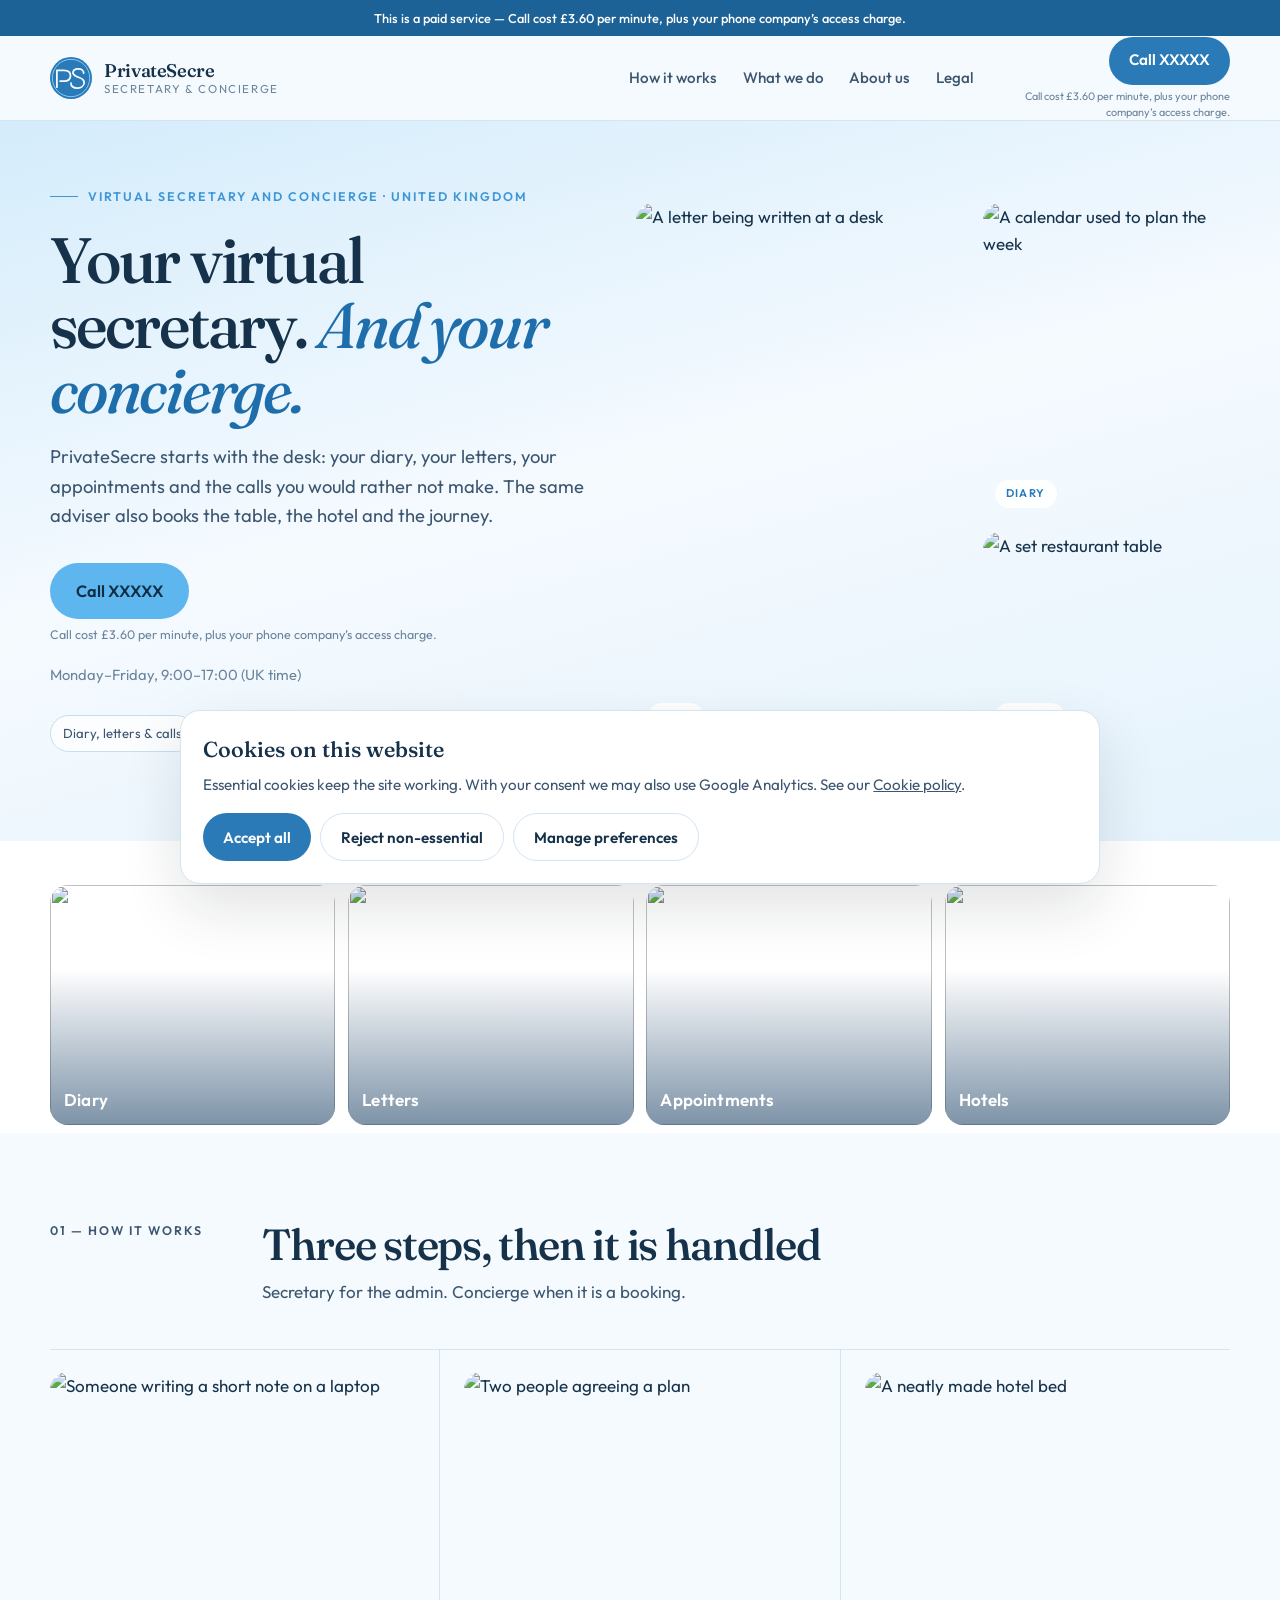
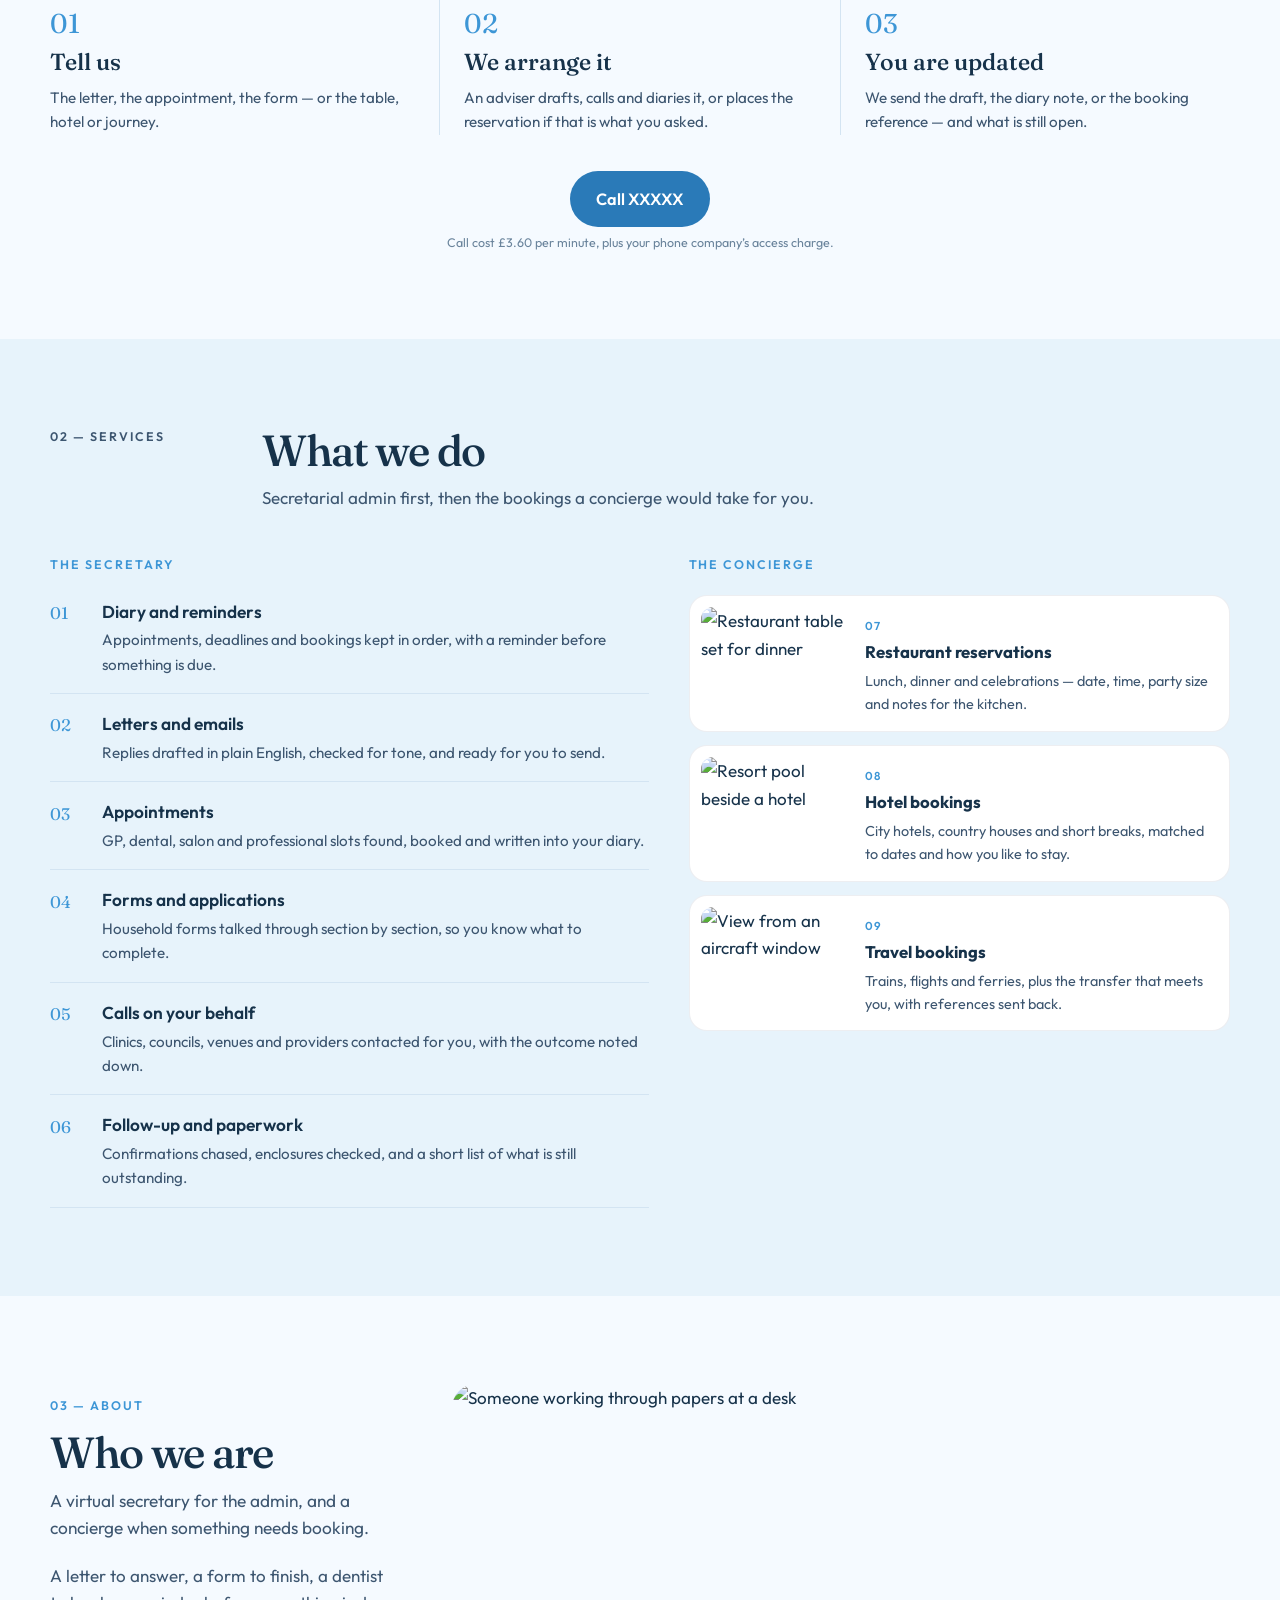
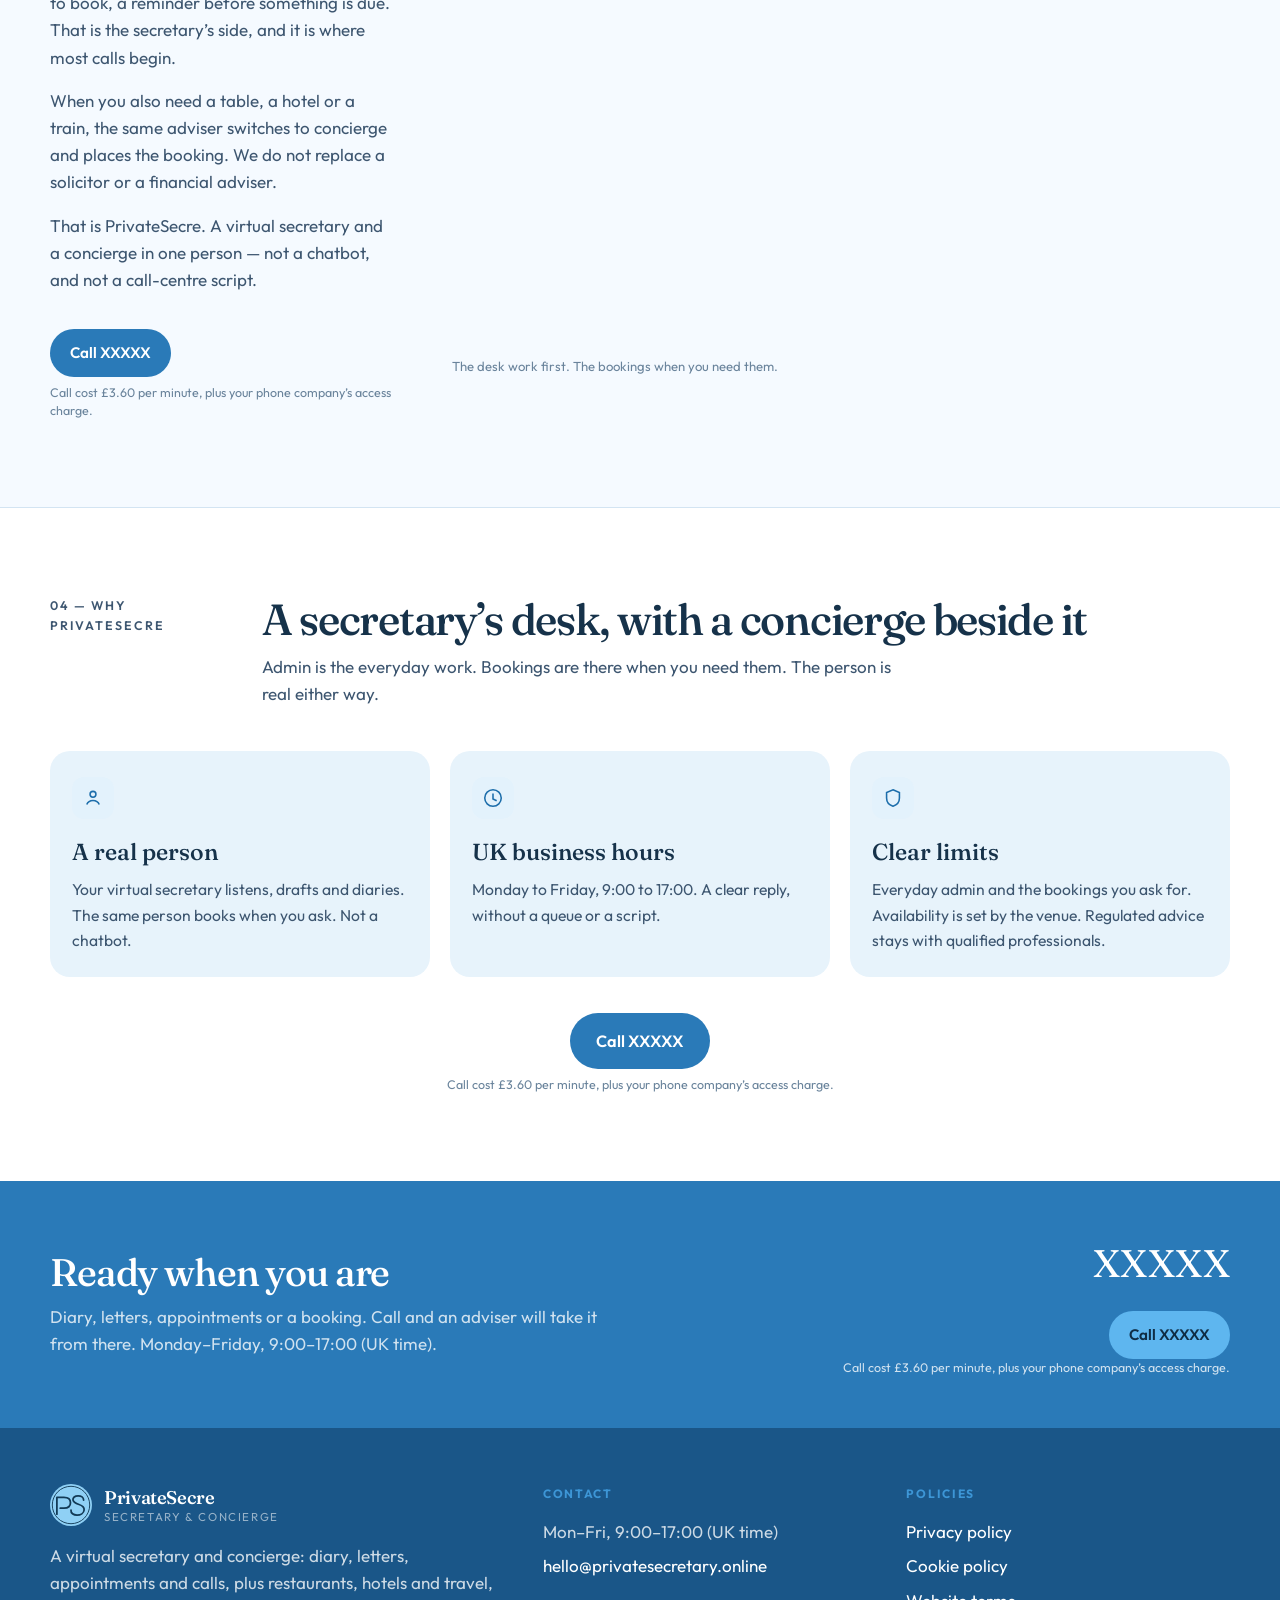
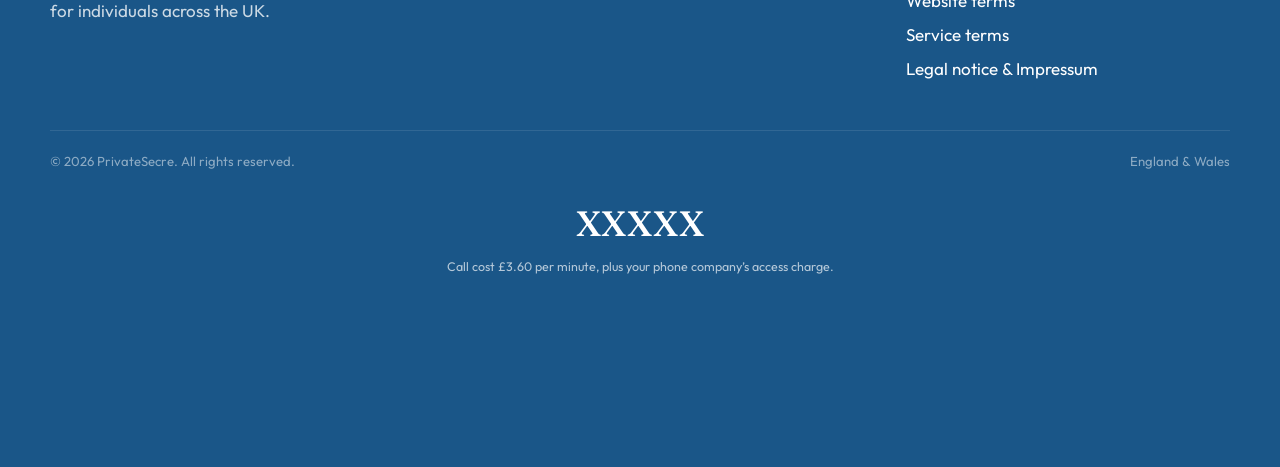
==== index.html @ 7cfdb111 "Replace the mark with a PS seal and shift the site to light blue. Co-authored-by: Cursor <cursoragen" ====
<!DOCTYPE html>
<html lang="en-GB">
  <head>
    <meta charset="UTF-8" />
    <meta name="viewport" content="width=device-width, initial-scale=1.0" />
    <meta
      name="description"
      content="PrivateSecre is a virtual secretary and a concierge. Diary, letters, appointments and calls, plus restaurant, hotel and travel bookings, for individuals in the UK."
    />
    <title>PrivateSecre | Virtual secretary and concierge</title>
    <link rel="preconnect" href="https://fonts.googleapis.com" />
    <link rel="preconnect" href="https://fonts.gstatic.com" crossorigin />
    <link
      href="https://fonts.googleapis.com/css2?family=Fraunces:ital,opsz,wght@0,9..144,500;0,9..144,560;1,9..144,480&family=Outfit:wght@400;500;600&display=swap"
      rel="stylesheet"
    />
    <link rel="stylesheet" href="css/styles.css" />
    <link rel="icon" href="favicon.svg" type="image/svg+xml" />
    <link rel="apple-touch-icon" href="favicon.svg" />
    <meta name="theme-color" content="#2a7ab8" />
    <script src="js/config.js" defer></script>
    <script src="js/site.js" defer></script>
  </head>
  <body>
    <header class="site-header">
      <p class="paid-banner">This is a paid service — Call cost £3.60 per minute, plus your phone company’s access charge.</p>
      <div class="wrap header-bar">
        <a class="logo" href="index.html">
          <svg class="logo-mark" viewBox="0 0 64 64" aria-hidden="true">
            <circle cx="32" cy="32" r="32" fill="#2a7ab8" />
            <circle cx="32" cy="32" r="28.5" fill="none" stroke="#8fd0f5" stroke-width="1.4" />
            <path d="M10.5 46V20.5H21.2c6.4 0 10 3.4 10 8.2 0 4.8-3.6 8.2-10 8.2H15.6" fill="none" stroke="#f7fbfe" stroke-width="2.7" stroke-linecap="round" stroke-linejoin="round" />
            <path d="M51.2 24.4c0-3.8-3.6-6.4-8.4-6.4-5 0-8.2 2.6-7.8 6.2.5 4.2 4.6 5.6 9.2 7 5 1.6 8.2 4 7.8 8.4-.5 4.8-5.4 7.8-10.8 7.8-5.6 0-9.6-3-9.2-7.4" fill="none" stroke="#f7fbfe" stroke-width="2.7" stroke-linecap="round" stroke-linejoin="round" />
          </svg>
          <span class="logo-text">
            <strong>PrivateSecre</strong>
            <span>Secretary &amp; Concierge</span>
          </span>
        </a>
        <button class="menu-btn" type="button" aria-expanded="false" aria-label="Open menu">
          <svg width="20" height="20" viewBox="0 0 20 20" fill="none" stroke="currentColor" stroke-width="1.6">
            <path d="M3 5h14M3 10h14M3 15h14" />
          </svg>
        </button>
        <nav class="site-nav" aria-label="Primary">
          <a href="index.html#how">How it works</a>
          <a href="index.html#services">What we do</a>
          <a href="index.html#about">About us</a>
          <a href="legal.html">Legal</a>
        </nav>
        <div class="header-call">
          <a class="btn btn-navy" href="tel:XXXXX">Call XXXXX</a>
          <p class="call-note">Call cost £3.60 per minute, plus your phone company’s access charge.</p>
        </div>
      </div>
    </header>

    <main>
      <section class="hero" aria-labelledby="hero-title">
        <div class="wrap hero-stage">
          <div class="hero-copy">
            <p class="kicker">Virtual secretary and concierge · United Kingdom</p>
            <h1 id="hero-title">Your virtual secretary. <em>And your concierge.</em></h1>
            <p class="lede">
              PrivateSecre starts with the desk: your diary, your letters, your appointments and the calls you
              would rather not make. The same adviser also books the table, the hotel and the journey.
            </p>
            <div class="hero-actions">
              <div class="cta">
                <a class="btn btn-gold btn-xl" href="tel:XXXXX">Call XXXXX</a>
                <p class="call-note call-note-light">Call cost £3.60 per minute, plus your phone company’s access charge.</p>
              </div>
              <p class="hours">Monday–Friday, 9:00–17:00 (UK time)</p>
            </div>
            <ul class="trust-row">
              <li>Diary, letters &amp; calls</li>
              <li>Appointments</li>
              <li>Tables, hotels &amp; travel</li>
            </ul>
          </div>
          <div class="film" aria-hidden="false">
            <figure>
              <img
                src="https://images.unsplash.com/photo-1455390582262-044cdead277a?auto=format&fit=crop&w=1000&h=1400&q=80&crop=entropy"
                alt="A letter being written at a desk"
                width="900"
                height="1200"
              />
              <figcaption>Desk</figcaption>
            </figure>
            <figure>
              <img
                src="https://images.unsplash.com/photo-1506784983877-45594efa4cbe?auto=format&fit=crop&w=800&h=640&q=80&crop=entropy"
                alt="A calendar used to plan the week"
                width="700"
                height="480"
              />
              <figcaption>Diary</figcaption>
            </figure>
            <figure>
              <img
                src="https://images.unsplash.com/photo-1414235077428-338989a2e8c0?auto=format&fit=crop&w=800&h=640&q=80&crop=entropy"
                alt="A set restaurant table"
                width="700"
                height="480"
              />
              <figcaption>Tables</figcaption>
            </figure>
          </div>
        </div>
      </section>

      <section class="scenes" aria-label="What we arrange">
        <div class="wrap scenes-row">
          <a class="scene" href="#services">
            <img src="https://images.unsplash.com/photo-1484480974693-6ca0a78fb36b?auto=format&fit=crop&w=900&h=700&q=80&crop=entropy" alt="" width="640" height="420" />
            <span>Diary</span>
          </a>
          <a class="scene" href="#services">
            <img src="https://images.unsplash.com/photo-1450101499163-c8848c66ca85?auto=format&fit=crop&w=900&h=700&q=80&crop=entropy" alt="" width="640" height="420" />
            <span>Letters</span>
          </a>
          <a class="scene" href="#services">
            <img src="https://images.unsplash.com/photo-1576091160399-112ba8d25d1d?auto=format&fit=crop&w=900&h=700&q=80&crop=entropy" alt="" width="640" height="420" />
            <span>Appointments</span>
          </a>
          <a class="scene" href="#services">
            <img src="https://images.unsplash.com/photo-1566073771259-6a8506099945?auto=format&fit=crop&w=900&h=700&q=80&crop=entropy" alt="" width="640" height="420" />
            <span>Hotels</span>
          </a>
        </div>
      </section>

      <section class="section" id="how">
        <div class="wrap">
          <div class="section-head">
            <p class="section-index">01 — How it works</p>
            <div>
              <h2>Three steps, then it is handled</h2>
              <p>Secretary for the admin. Concierge when it is a booking.</p>
            </div>
          </div>
          <ol class="rail">
            <li>
              <img src="https://images.unsplash.com/photo-1516321318423-f06f85e504b3?auto=format&fit=crop&w=1000&h=680&q=80&crop=entropy" alt="Someone writing a short note on a laptop" width="640" height="400" />
              <div>
                <span>01</span>
                <h3>Tell us</h3>
                <p>The letter, the appointment, the form — or the table, hotel or journey.</p>
              </div>
            </li>
            <li>
              <img src="https://images.unsplash.com/photo-1521791136064-7986c2920216?auto=format&fit=crop&w=1000&h=680&q=80&crop=faces" alt="Two people agreeing a plan" width="640" height="400" />
              <div>
                <span>02</span>
                <h3>We arrange it</h3>
                <p>An adviser drafts, calls and diaries it, or places the reservation if that is what you asked.</p>
              </div>
            </li>
            <li>
              <img src="https://images.unsplash.com/photo-1522771739844-6a9f6d5f14af?auto=format&fit=crop&w=1000&h=680&q=80&crop=entropy" alt="A neatly made hotel bed" width="640" height="400" />
              <div>
                <span>03</span>
                <h3>You are updated</h3>
                <p>We send the draft, the diary note, or the booking reference — and what is still open.</p>
              </div>
            </li>
          </ol>
          <div class="cta cta-center mid-cta">
            <a class="btn btn-navy btn-xl" href="tel:XXXXX">Call XXXXX</a>
            <p class="call-note">Call cost £3.60 per minute, plus your phone company’s access charge.</p>
          </div>
        </div>
      </section>

      <section class="section section-paper" id="services">
        <div class="wrap">
          <div class="section-head">
            <p class="section-index">02 — Services</p>
            <div>
              <h2>What we do</h2>
              <p>Secretarial admin first, then the bookings a concierge would take for you.</p>
            </div>
          </div>
          <div class="desk">
            <div class="desk-col">
              <p class="desk-label">The secretary</p>
              <ol class="ledger">
                <li>
                  <span>01</span>
                  <div>
                    <h3>Diary and reminders</h3>
                    <p>Appointments, deadlines and bookings kept in order, with a reminder before something is due.</p>
                  </div>
                </li>
                <li>
                  <span>02</span>
                  <div>
                    <h3>Letters and emails</h3>
                    <p>Replies drafted in plain English, checked for tone, and ready for you to send.</p>
                  </div>
                </li>
                <li>
                  <span>03</span>
                  <div>
                    <h3>Appointments</h3>
                    <p>GP, dental, salon and professional slots found, booked and written into your diary.</p>
                  </div>
                </li>
                <li>
                  <span>04</span>
                  <div>
                    <h3>Forms and applications</h3>
                    <p>Household forms talked through section by section, so you know what to complete.</p>
                  </div>
                </li>
                <li>
                  <span>05</span>
                  <div>
                    <h3>Calls on your behalf</h3>
                    <p>Clinics, councils, venues and providers contacted for you, with the outcome noted down.</p>
                  </div>
                </li>
                <li>
                  <span>06</span>
                  <div>
                    <h3>Follow-up and paperwork</h3>
                    <p>Confirmations chased, enclosures checked, and a short list of what is still outstanding.</p>
                  </div>
                </li>
              </ol>
            </div>
            <div class="desk-col desk-bookings">
              <p class="desk-label">The concierge</p>
              <article class="booking">
                <img src="https://images.unsplash.com/photo-1414235077428-338989a2e8c0?auto=format&fit=crop&w=640&h=480&q=80&crop=entropy" alt="Restaurant table set for dinner" width="640" height="420" />
                <div>
                  <span>07</span>
                  <h3>Restaurant reservations</h3>
                  <p>Lunch, dinner and celebrations — date, time, party size and notes for the kitchen.</p>
                </div>
              </article>
              <article class="booking">
                <img src="https://images.unsplash.com/photo-1566073771259-6a8506099945?auto=format&fit=crop&w=640&h=480&q=80&crop=entropy" alt="Resort pool beside a hotel" width="640" height="420" />
                <div>
                  <span>08</span>
                  <h3>Hotel bookings</h3>
                  <p>City hotels, country houses and short breaks, matched to dates and how you like to stay.</p>
                </div>
              </article>
              <article class="booking">
                <img src="https://images.unsplash.com/photo-1436491865332-7a61a109cc05?auto=format&fit=crop&w=640&h=480&q=80&crop=entropy" alt="View from an aircraft window" width="640" height="420" />
                <div>
                  <span>09</span>
                  <h3>Travel bookings</h3>
                  <p>Trains, flights and ferries, plus the transfer that meets you, with references sent back.</p>
                </div>
              </article>
            </div>
          </div>
        </div>
      </section>

      <section class="section" id="about">
        <div class="wrap about-layout">
          <div class="about-intro">
            <p class="section-index">03 — About</p>
            <h2>Who we are</h2>
            <p class="about-lead">A virtual secretary for the admin, and a concierge when something needs booking.</p>
            <div class="copy">
              <p>
                A letter to answer, a form to finish, a dentist to book, a reminder before something is due.
                That is the secretary’s side, and it is where most calls begin.
              </p>
              <p>
                When you also need a table, a hotel or a train, the same adviser switches to concierge and
                places the booking. We do not replace a solicitor or a financial adviser.
              </p>
              <p>
                That is PrivateSecre. A virtual secretary and a concierge in one person — not a chatbot, and not a
                call-centre script.
              </p>
            </div>
            <div class="cta mid-cta">
              <a class="btn btn-navy" href="tel:XXXXX">Call XXXXX</a>
              <p class="call-note">Call cost £3.60 per minute, plus your phone company’s access charge.</p>
            </div>
          </div>
          <figure class="portrait">
            <img
              src="https://images.unsplash.com/photo-1454165804606-c3d57bc86b40?auto=format&fit=crop&w=1200&h=1400&q=80&crop=entropy"
              alt="Someone working through papers at a desk"
              width="1000"
              height="720"
            />
            <figcaption>The desk work first. The bookings when you need them.</figcaption>
          </figure>
        </div>
      </section>

      <section class="section section-why" id="why">
        <div class="wrap">
          <div class="section-head">
            <p class="section-index">04 — Why PrivateSecre</p>
            <div>
              <h2>A secretary’s desk, with a concierge beside it</h2>
              <p>Admin is the everyday work. Bookings are there when you need them. The person is real either way.</p>
            </div>
          </div>
          <div class="reasons">
            <article class="reason">
              <div class="reason-icon" aria-hidden="true">
                <svg width="22" height="22" viewBox="0 0 24 24" fill="none" stroke="currentColor" stroke-width="1.7">
                  <circle cx="12" cy="8" r="3.2" />
                  <path d="M5.2 19.2c1.1-3 3.3-4.5 6.8-4.5s5.7 1.5 6.8 4.5" />
                </svg>
              </div>
              <h3>A real person</h3>
              <p>Your virtual secretary listens, drafts and diaries. The same person books when you ask. Not a chatbot.</p>
            </article>
            <article class="reason">
              <div class="reason-icon" aria-hidden="true">
                <svg width="22" height="22" viewBox="0 0 24 24" fill="none" stroke="currentColor" stroke-width="1.7">
                  <circle cx="12" cy="12" r="9" />
                  <path d="M12 7v6l4 2" />
                </svg>
              </div>
              <h3>UK business hours</h3>
              <p>Monday to Friday, 9:00 to 17:00. A clear reply, without a queue or a script.</p>
            </article>
            <article class="reason">
              <div class="reason-icon" aria-hidden="true">
                <svg width="22" height="22" viewBox="0 0 24 24" fill="none" stroke="currentColor" stroke-width="1.7">
                  <path d="M12 3l7 3v6c0 5-3.2 7.8-7 9-3.8-1.2-7-4-7-9V6l7-3z" />
                </svg>
              </div>
              <h3>Clear limits</h3>
              <p>Everyday admin and the bookings you ask for. Availability is set by the venue. Regulated advice stays with qualified professionals.</p>
            </article>
          </div>
          <div class="cta cta-center mid-cta">
            <a class="btn btn-navy btn-xl" href="tel:XXXXX">Call XXXXX</a>
            <p class="call-note">Call cost £3.60 per minute, plus your phone company’s access charge.</p>
          </div>
        </div>
      </section>

      <section class="call-band" aria-label="Call PrivateSecre">
        <div class="wrap">
          <div class="call-panel">
            <div>
              <h2>Ready when you are</h2>
              <p>Diary, letters, appointments or a booking. Call and an adviser will take it from there. Monday–Friday, 9:00–17:00 (UK time).</p>
            </div>
            <div class="call-side">
              <a class="big-number" href="tel:XXXXX">XXXXX</a>
              <a class="btn btn-gold" href="tel:XXXXX">Call XXXXX</a>
              <p class="call-note call-note-on-navy">Call cost £3.60 per minute, plus your phone company’s access charge.</p>
            </div>
          </div>
        </div>
      </section>

    </main>

    <footer class="site-footer">
      <div class="wrap">
        <div class="footer-grid">
          <div class="footer-brand">
            <a class="logo" href="index.html">
              <svg class="logo-mark" viewBox="0 0 64 64" aria-hidden="true"><circle cx="32" cy="32" r="32" fill="#8fd0f5" /><circle cx="32" cy="32" r="28.5" fill="none" stroke="#123a56" stroke-width="1.4" /><path d="M10.5 46V20.5H21.2c6.4 0 10 3.4 10 8.2 0 4.8-3.6 8.2-10 8.2H15.6" fill="none" stroke="#123a56" stroke-width="2.7" stroke-linecap="round" stroke-linejoin="round" /><path d="M51.2 24.4c0-3.8-3.6-6.4-8.4-6.4-5 0-8.2 2.6-7.8 6.2.5 4.2 4.6 5.6 9.2 7 5 1.6 8.2 4 7.8 8.4-.5 4.8-5.4 7.8-10.8 7.8-5.6 0-9.6-3-9.2-7.4" fill="none" stroke="#123a56" stroke-width="2.7" stroke-linecap="round" stroke-linejoin="round" /></svg>
              <span class="logo-text">
                <strong>PrivateSecre</strong>
                <span>Secretary &amp; Concierge</span>
              </span>
            </a>
            <p>A virtual secretary and concierge: diary, letters, appointments and calls, plus restaurants, hotels and travel, for individuals across the UK.</p>
          </div>
          <div>
            <h2>Contact</h2>
            <ul>
              <li>Mon–Fri, 9:00–17:00 (UK time)</li>
              <li><a href="mailto:hello@privatesecretary.online">hello@privatesecretary.online</a></li>
            </ul>
          </div>
          <div>
            <h2>Policies</h2>
            <ul>
              <li><a href="privacy.html">Privacy policy</a></li>
              <li><a href="cookies.html">Cookie policy</a></li>
              <li><a href="terms.html">Website terms</a></li>
              <li><a href="service.html">Service terms</a></li>
              <li><a href="legal.html">Legal notice &amp; Impressum</a></li>
            </ul>
          </div>
        </div>
        <div class="footer-base">
          <span>&copy; 2026 PrivateSecre. All rights reserved.</span>
          <span>England &amp; Wales</span>
        </div>
        <div class="footer-cta" id="contact">
          <p class="footer-phone"><a href="tel:XXXXX">XXXXX</a></p>
          <p class="call-note call-note-light">Call cost £3.60 per minute, plus your phone company’s access charge.</p>
        </div>
      </div>
    </footer>

    <div id="cookie-banner" class="cookie-banner" role="dialog" aria-labelledby="cookie-title">
      <div class="cookie-card">
        <h2 id="cookie-title">Cookies on this website</h2>
        <p>
          Essential cookies keep the site working. With your consent we may also use Google Analytics.
          See our <a href="cookies.html">Cookie policy</a>.
        </p>
        <div class="cookie-actions">
          <button type="button" class="btn btn-navy" data-cookie-accept-all>Accept all</button>
          <button type="button" class="btn btn-ghost" data-cookie-reject>Reject non-essential</button>
          <button type="button" class="btn btn-ghost" data-cookie-manage>Manage preferences</button>
        </div>
        <div id="cookie-panel" class="cookie-panel">
          <div class="cookie-option">
            <input type="checkbox" id="cookie-essential" checked disabled />
            <div>
              <label for="cookie-essential">Strictly necessary</label>
              <p>Required for cookie consent. Always on.</p>
            </div>
          </div>
          <div class="cookie-option">
            <input type="checkbox" id="cookie-analytics" />
            <div>
              <label for="cookie-analytics">Analytics (Google)</label>
              <p>Loaded only if you consent and tracking is switched on in our configuration.</p>
            </div>
          </div>
          <button type="button" class="btn btn-navy" data-cookie-save>Save preferences</button>
        </div>
      </div>
    </div>
  </body>
</html>
---- css/styles.css ----
:root {
  --ink: #16324a;
  --ink-soft: #3d5670;
  --muted: #6a849c;
  --line: #d3e4f2;
  --paper: #e7f3fb;
  --white: #f5faff;
  --navy: #2a7ab8;
  --navy-deep: #1d6296;
  --gold: #3d96d6;
  --gold-soft: #e3f2fc;
  --radius: 18px;
  --shadow: 0 24px 60px rgba(20, 24, 31, 0.12);
  --serif: "Fraunces", "Iowan Old Style", Georgia, serif;
  --sans: "Outfit", system-ui, sans-serif;
  --max: 1180px;
}

*,
*::before,
*::after {
  box-sizing: border-box;
}

html {
  scroll-behavior: smooth;
}

body {
  margin: 0;
  color: var(--ink);
  background: var(--white);
  font-family: var(--sans);
  font-size: 1.0625rem;
  line-height: 1.6;
  -webkit-font-smoothing: antialiased;
}

img {
  max-width: 100%;
  display: block;
}

a {
  color: inherit;
}

.wrap {
  width: min(100% - 2.75rem, var(--max));
  margin-inline: auto;
}

/* ——— Header ——— */
.site-header {
  position: sticky;
  top: 0;
  z-index: 50;
  background: rgba(245, 250, 254, 0.94);
  backdrop-filter: blur(16px);
  border-bottom: 1px solid var(--line);
}

.paid-banner {
  margin: 0;
  padding: 0.55rem 1.25rem;
  background: var(--navy-deep);
  color: #fff;
  text-align: center;
  font-size: 0.8rem;
  line-height: 1.45;
  font-weight: 500;
}

.header-bar {
  display: flex;
  align-items: center;
  gap: 1.5rem;
  min-height: 84px;
}

.logo {
  display: flex;
  align-items: center;
  gap: 0.75rem;
  text-decoration: none;
  flex-shrink: 0;
}

.logo-mark {
  width: 42px;
  height: 42px;
}

.logo-text {
  display: flex;
  flex-direction: column;
  line-height: 1.05;
}

.logo-text strong {
  font-family: var(--serif);
  font-weight: 560;
  font-size: 1.15rem;
  letter-spacing: -0.02em;
}

.logo-text span {
  font-size: 0.72rem;
  letter-spacing: 0.14em;
  text-transform: uppercase;
  color: var(--muted);
  margin-top: 0.2rem;
}

.site-nav {
  display: flex;
  align-items: center;
  gap: 1.6rem;
  margin-left: auto;
}

.site-nav a {
  text-decoration: none;
  font-size: 0.95rem;
  font-weight: 500;
  color: var(--ink-soft);
}

.site-nav a:hover,
.site-nav a[aria-current="page"] {
  color: var(--ink);
}

.header-call {
  display: flex;
  flex-direction: column;
  align-items: flex-end;
  gap: 0.3rem;
  margin-left: 0.75rem;
  max-width: 220px;
}

.header-call .call-note {
  text-align: right;
  font-size: 0.68rem;
}

.header-number {
  text-decoration: none;
  text-align: right;
}

.header-number small {
  display: block;
  font-size: 0.68rem;
  letter-spacing: 0.12em;
  text-transform: uppercase;
  color: var(--muted);
}

.header-number strong {
  font-family: var(--serif);
  font-size: 1.15rem;
  font-weight: 560;
  letter-spacing: 0.01em;
}

.btn {
  display: inline-flex;
  align-items: center;
  justify-content: center;
  gap: 0.45rem;
  min-height: 48px;
  padding: 0.7rem 1.25rem;
  border-radius: 999px;
  border: 0;
  text-decoration: none;
  font-family: var(--sans);
  font-weight: 600;
  font-size: 0.95rem;
  cursor: pointer;
}

.btn-navy {
  background: var(--navy);
  color: #fff;
}

.btn-navy:hover {
  background: var(--navy-deep);
}

.btn-gold {
  background: #5eb6ef;
  color: #0f2d45;
}

.btn-gold:hover {
  filter: brightness(1.05);
}

.btn-ghost {
  background: transparent;
  color: var(--ink);
  border: 1px solid var(--line);
}

.menu-btn {
  display: none;
  margin-left: auto;
  width: 46px;
  height: 46px;
  border-radius: 12px;
  border: 1px solid var(--line);
  background: #fff;
  cursor: pointer;
}

/* ——— Hero ——— */
.hero {
  background: linear-gradient(165deg, #d4ecfb 0%, #f5faff 48%, #e5f3fc 100%);
  color: var(--ink);
  padding: 3.5rem 0 4.5rem;
}

.hero-grid {
  display: grid;
  grid-template-columns: 1.05fr 0.95fr;
  gap: 4rem;
  align-items: center;
}

.kicker {
  display: inline-flex;
  align-items: center;
  gap: 0.6rem;
  margin: 0 0 1.25rem;
  font-size: 0.78rem;
  font-weight: 600;
  letter-spacing: 0.16em;
  text-transform: uppercase;
  color: var(--gold);
}

.kicker::before {
  content: "";
  width: 28px;
  height: 1px;
  background: var(--gold);
}

.hero h1 {
  margin: 0 0 1.25rem;
  font-family: var(--serif);
  font-weight: 520;
  font-size: clamp(2.7rem, 5vw, 4.4rem);
  line-height: 1.02;
  letter-spacing: -0.035em;
}

.hero h1 em {
  font-style: italic;
  font-weight: 480;
  color: #1d6eab;
}

.lede {
  margin: 0 0 2rem;
  max-width: 38rem;
  font-size: 1.15rem;
  color: var(--ink-soft);
}

.hero .lede {
  color: var(--ink-soft);
}

.hero .hours {
  color: var(--muted);
}

.hero .call-note-light {
  color: var(--muted);
}

.hero-actions {
  display: flex;
  flex-wrap: wrap;
  align-items: flex-start;
  gap: 1.25rem;
  margin-bottom: 1.75rem;
}

.cta {
  display: flex;
  flex-direction: column;
  align-items: flex-start;
  gap: 0.45rem;
}

.cta-center {
  align-items: center;
  text-align: center;
}

.call-note {
  margin: 0;
  max-width: 26rem;
  font-size: 0.78rem;
  line-height: 1.4;
  color: var(--muted);
}

.call-note-light {
  color: rgba(255, 255, 255, 0.68);
}

.call-note-on-navy {
  margin-top: 0.75rem;
  color: rgba(255, 255, 255, 0.72);
  text-align: right;
}

.footer-cta {
  display: flex;
  flex-direction: column;
  align-items: center;
  margin-top: 1.5rem;
}

.footer-cta .call-note,
.cta-center .call-note {
  text-align: center;
}

.btn-xl {
  min-height: 56px;
  padding: 0.9rem 1.6rem;
  font-size: 1.02rem;
}

.hours {
  margin: 0;
  color: var(--muted);
  font-size: 0.92rem;
}

.trust-row {
  display: flex;
  flex-wrap: wrap;
  gap: 0.6rem;
  margin-top: 1.75rem;
  padding: 0;
  list-style: none;
}

.trust-row li {
  padding: 0.45rem 0.75rem;
  border-radius: 999px;
  background: #fff;
  border: 1px solid var(--line);
  font-size: 0.82rem;
  color: var(--ink-soft);
}

.hero .trust-row li {
  background: rgba(255, 255, 255, 0.72);
  border-color: #c5dff0;
  color: var(--ink-soft);
}

.hero-stage {
  display: grid;
  grid-template-columns: minmax(0, 0.95fr) minmax(0, 1.05fr);
  gap: 3rem;
  align-items: center;
}

.hero-copy {
  padding-bottom: 0;
}

.film {
  display: grid;
  grid-template-columns: 1.15fr 0.85fr;
  grid-template-rows: 1.2fr 0.8fr;
  gap: 0.75rem;
  height: 540px;
}

.film figure {
  position: relative;
  margin: 0;
  overflow: hidden;
  border-radius: 18px;
}

.film figure:first-child {
  grid-row: 1 / span 2;
}

.film img {
  width: 100%;
  height: 100%;
  object-fit: cover;
  object-position: center;
}

.film figcaption {
  position: absolute;
  left: 12px;
  bottom: 12px;
  padding: 0.32rem 0.7rem;
  border-radius: 999px;
  background: rgba(255, 255, 255, 0.94);
  font-size: 0.7rem;
  font-weight: 600;
  letter-spacing: 0.12em;
  text-transform: uppercase;
  color: var(--navy);
}

.hero-figure {
  position: relative;
  margin: 0;
}

.hero-figure img {
  width: 100%;
  height: 620px;
  object-fit: cover;
  border-radius: 28px;
  box-shadow: var(--shadow);
}

.hero-card {
  position: absolute;
  left: -28px;
  bottom: 28px;
  width: min(280px, 80%);
  padding: 1.15rem 1.2rem;
  background: #fff;
  border-radius: 16px;
  box-shadow: var(--shadow);
}

.hero-card span {
  display: block;
  font-size: 0.72rem;
  letter-spacing: 0.12em;
  text-transform: uppercase;
  color: var(--muted);
}

.hero-card strong {
  display: block;
  margin-top: 0.25rem;
  font-family: var(--serif);
  font-size: 1.55rem;
  font-weight: 560;
}

.hero-card p {
  margin: 0.35rem 0 0;
  font-size: 0.88rem;
  color: var(--ink-soft);
}

/* ——— Sections ——— */
.section {
  padding: 5.5rem 0;
}

.section-paper {
  background: var(--paper);
}

.section-head {
  display: grid;
  grid-template-columns: 180px 1fr;
  gap: 2rem;
  margin-bottom: 2.75rem;
  align-items: start;
}

.section-index {
  font-size: 0.78rem;
  letter-spacing: 0.16em;
  text-transform: uppercase;
  color: var(--gold);
  font-weight: 600;
}

.section-head h2 {
  margin: 0 0 0.6rem;
  font-family: var(--serif);
  font-weight: 520;
  font-size: clamp(2rem, 3.4vw, 3rem);
  letter-spacing: -0.03em;
  line-height: 1.08;
}

.section-head p {
  margin: 0;
  max-width: 40rem;
  color: var(--ink-soft);
}

.split {
  display: grid;
  grid-template-columns: 1.05fr 0.95fr;
  gap: 3.5rem;
  align-items: center;
}

.portrait {
  margin: 0;
  position: relative;
}

.portrait img {
  width: 100%;
  height: 460px;
  object-fit: cover;
  object-position: center;
  border-radius: 24px;
}

.portrait figcaption {
  margin-top: 0.75rem;
  font-size: 0.82rem;
  color: var(--muted);
}

.copy p {
  margin: 0 0 1rem;
  color: var(--ink-soft);
}

.copy p:last-child {
  margin-bottom: 0;
}

.services {
  display: grid;
  grid-template-columns: 1fr 1fr;
  gap: 0;
  border-top: 1px solid var(--line);
}

.service {
  padding: 1.6rem 1.5rem 1.6rem 0;
  border-bottom: 1px solid var(--line);
}

.service:nth-child(odd) {
  padding-right: 2.5rem;
  border-right: 1px solid var(--line);
}

.service:nth-child(even) {
  padding-left: 2.5rem;
}

.service-no {
  display: block;
  margin-bottom: 0.45rem;
  font-size: 0.75rem;
  letter-spacing: 0.14em;
  color: var(--gold);
  font-weight: 600;
}

.service h3 {
  margin: 0 0 0.4rem;
  font-size: 1.15rem;
  font-weight: 600;
}

.service p {
  margin: 0;
  color: var(--ink-soft);
  font-size: 0.98rem;
}

.reasons {
  display: grid;
  grid-template-columns: repeat(3, 1fr);
  gap: 1.25rem;
}

.reason {
  padding: 1.6rem 1.4rem 1.5rem;
  background: #fff;
  border-radius: 20px;
  border: 1px solid var(--line);
}

.reason h3 {
  margin: 0.9rem 0 0.45rem;
  font-family: var(--serif);
  font-weight: 520;
  font-size: 1.45rem;
}

.reason p {
  margin: 0;
  color: var(--ink-soft);
  font-size: 0.98rem;
}

.reason-icon {
  width: 42px;
  height: 42px;
  border-radius: 12px;
  display: grid;
  place-items: center;
  background: var(--gold-soft);
  color: #1d6eab;
}

/* ——— Collage, scenes, gallery ——— */
.collage {
  display: grid;
  grid-template-columns: 1.35fr 0.9fr;
  grid-template-rows: 1fr 1fr;
  gap: 0.8rem;
  min-height: 560px;
}

.collage figure {
  position: relative;
  margin: 0;
  overflow: hidden;
  border-radius: 24px;
  box-shadow: var(--shadow);
}

.collage-main {
  grid-row: 1 / span 2;
}

.collage img {
  width: 100%;
  height: 100%;
  object-fit: cover;
}

.collage figcaption {
  position: absolute;
  left: 14px;
  bottom: 14px;
  padding: 0.38rem 0.75rem;
  border-radius: 999px;
  background: rgba(255, 255, 255, 0.94);
  font-size: 0.72rem;
  font-weight: 600;
  letter-spacing: 0.12em;
  text-transform: uppercase;
  color: var(--navy);
}

.scenes {
  padding: 2.75rem 0 0.5rem;
  background: #fff;
}

.scenes-row {
  display: grid;
  grid-template-columns: repeat(4, 1fr);
  gap: 0.8rem;
}

.scene {
  position: relative;
  display: block;
  height: 240px;
  border-radius: 18px;
  overflow: hidden;
  text-decoration: none;
}

.scene img {
  width: 100%;
  height: 100%;
  object-fit: cover;
  object-position: center;
  transition: transform 0.45s ease;
}

.scene:hover img {
  transform: scale(1.06);
}

.scene::after {
  content: "";
  position: absolute;
  inset: 0;
  background: linear-gradient(180deg, transparent 35%, rgba(18, 58, 96, 0.55));
}

.scene span {
  position: absolute;
  z-index: 1;
  left: 14px;
  bottom: 12px;
  color: #fff;
  font-weight: 600;
  letter-spacing: 0.01em;
}

.gallery {
  display: grid;
  grid-template-columns: repeat(3, 1fr);
  gap: 1.1rem;
}

.shot {
  background: #fff;
  border-radius: 22px;
  overflow: hidden;
  border: 1px solid rgba(28, 43, 74, 0.08);
  box-shadow: 0 16px 40px rgba(20, 24, 31, 0.06);
}

.shot img {
  width: 100%;
  height: 188px;
  object-fit: cover;
}

.shot-body {
  padding: 0.95rem 1.05rem 1.15rem;
}

.shot-body span {
  font-size: 0.72rem;
  letter-spacing: 0.14em;
  color: var(--gold);
  font-weight: 600;
}

.shot-body h3 {
  margin: 0.2rem 0 0.35rem;
  font-size: 1.12rem;
  font-weight: 600;
}

.shot-body p {
  margin: 0;
  color: var(--ink-soft);
  font-size: 0.92rem;
}

.steps {
  display: grid;
  grid-template-columns: repeat(3, 1fr);
  gap: 1.1rem;
  margin: 0;
  padding: 0;
  list-style: none;
}

.steps li {
  background: #fff;
  border-radius: 22px;
  overflow: hidden;
  border: 1px solid var(--line);
}

.steps img {
  width: 100%;
  height: 176px;
  object-fit: cover;
}

.steps li > div {
  padding: 1rem 1.1rem 1.2rem;
}

.steps span {
  font-family: var(--serif);
  font-size: 1.7rem;
  color: var(--gold);
  line-height: 1;
}

.steps h3 {
  margin: 0.2rem 0 0.35rem;
  font-family: var(--serif);
  font-weight: 520;
  font-size: 1.45rem;
}

.steps p {
  margin: 0;
  color: var(--ink-soft);
  font-size: 0.95rem;
}

.section-why {
  background: #fff;
  border-top: 1px solid var(--line);
}

.rail {
  display: grid;
  grid-template-columns: repeat(3, 1fr);
  gap: 0;
  margin: 0;
  padding: 0;
  list-style: none;
  border-top: 1px solid var(--line);
}

.rail li {
  padding: 1.4rem 1.5rem 0 0;
  border-right: 1px solid var(--line);
}

.rail li:last-child {
  border-right: 0;
  padding-right: 0;
}

.rail li + li {
  padding-left: 1.5rem;
}

.rail img {
  width: 100%;
  height: 220px;
  object-fit: cover;
  object-position: center;
  border-radius: 18px;
  margin-bottom: 1.1rem;
}

.rail span {
  font-family: var(--serif);
  font-size: 1.7rem;
  color: var(--gold);
  line-height: 1;
}

.rail h3 {
  margin: 0.2rem 0 0.35rem;
  font-family: var(--serif);
  font-weight: 520;
  font-size: 1.45rem;
}

.rail p {
  margin: 0;
  color: var(--ink-soft);
  font-size: 0.95rem;
}

.desk {
  display: grid;
  grid-template-columns: 1.05fr 0.95fr;
  gap: 2.5rem;
  align-items: start;
}

.desk-label {
  margin: 0 0 0.4rem;
  font-size: 0.78rem;
  font-weight: 600;
  letter-spacing: 0.16em;
  text-transform: uppercase;
  color: var(--gold);
}

.ledger {
  margin: 0;
  padding: 0;
  list-style: none;
}

.ledger li {
  display: grid;
  grid-template-columns: 2.4rem 1fr;
  gap: 0.85rem;
  padding: 1rem 0;
  border-bottom: 1px solid var(--line);
}

.ledger span {
  font-family: var(--serif);
  font-size: 1.05rem;
  color: var(--gold);
  padding-top: 0.15rem;
}

.ledger h3 {
  margin: 0 0 0.2rem;
  font-size: 1.08rem;
  font-weight: 600;
}

.ledger p {
  margin: 0;
  color: var(--ink-soft);
  font-size: 0.95rem;
}

.desk-bookings {
  display: grid;
  gap: 0.85rem;
}

.booking {
  display: grid;
  grid-template-columns: 148px 1fr;
  gap: 1rem;
  align-items: center;
  padding: 0.7rem;
  background: #fff;
  border-radius: 18px;
  border: 1px solid rgba(28, 43, 74, 0.08);
}

.booking img {
  width: 148px;
  height: 112px;
  object-fit: cover;
  object-position: center;
  border-radius: 12px;
}

.booking span {
  font-size: 0.72rem;
  letter-spacing: 0.14em;
  color: var(--gold);
  font-weight: 600;
}

.booking h3 {
  margin: 0.1rem 0 0.25rem;
  font-size: 1.05rem;
}

.booking p {
  margin: 0;
  color: var(--ink-soft);
  font-size: 0.9rem;
}

.about-layout {
  display: grid;
  grid-template-columns: 1.05fr 0.95fr;
  gap: 3.5rem;
  align-items: start;
}

.about-intro h2 {
  margin: 0 0 0.7rem;
  font-family: var(--serif);
  font-weight: 520;
  font-size: clamp(2rem, 3.4vw, 3rem);
  letter-spacing: -0.03em;
  line-height: 1.08;
}

.about-lead {
  margin: 0 0 1.25rem;
  color: var(--ink-soft);
  font-size: 1.08rem;
}

.about-layout .portrait img {
  height: 560px;
}

.section-head-light h2 {
  color: #fff;
}

.section-head-light p {
  color: rgba(255, 255, 255, 0.78);
}

.section-why .reason {
  background: var(--paper);
  border: 0;
}

/* ——— Call band ——— */
.call-band {
  margin: 0;
  padding: 0;
  background: var(--navy);
}

.call-panel {
  display: grid;
  grid-template-columns: 1.2fr 0.8fr;
  gap: 2rem;
  align-items: center;
  padding: 3.25rem 0;
  border-radius: 0;
  background: transparent;
  color: #fff;
  overflow: hidden;
  position: relative;
}

.call-panel h2 {
  margin: 0 0 0.6rem;
  font-family: var(--serif);
  font-weight: 500;
  font-size: clamp(2rem, 3vw, 2.8rem);
  letter-spacing: -0.03em;
  line-height: 1.08;
}

.call-panel p {
  margin: 0;
  color: rgba(255, 255, 255, 0.78);
  max-width: 36rem;
}

.call-side {
  justify-self: end;
  text-align: right;
}

.call-side .big-number {
  display: block;
  margin: 0 0 1rem;
  font-family: var(--serif);
  font-size: clamp(1.8rem, 3vw, 2.4rem);
  text-decoration: none;
  letter-spacing: 0.01em;
}

.call-side small {
  display: block;
  margin-bottom: 1rem;
  color: rgba(255, 255, 255, 0.65);
}

.mid-cta {
  margin-top: 2.25rem;
}

/* ——— Footer ——— */
.site-footer {
  background: #1a5688;
  color: rgba(255, 255, 255, 0.78);
  padding: 3.5rem 0 1.5rem;
}

body:has(#cookie-banner.is-visible) .site-footer {
  padding-bottom: 12rem;
}

.footer-grid {
  display: grid;
  grid-template-columns: 1.4fr 1fr 1fr;
  gap: 2.5rem;
  padding-bottom: 2.5rem;
  border-bottom: 1px solid rgba(255, 255, 255, 0.1);
}

.site-footer .logo-text strong,
.site-footer .logo-text span {
  color: #fff;
}

.site-footer .logo-text span {
  color: rgba(255, 255, 255, 0.55);
}

.footer-brand p {
  margin: 1rem 0 0;
  max-width: 28rem;
}

.site-footer h2 {
  margin: 0 0 0.9rem;
  font-size: 0.75rem;
  letter-spacing: 0.14em;
  text-transform: uppercase;
  color: var(--gold);
}

.site-footer ul {
  margin: 0;
  padding: 0;
  list-style: none;
}

.site-footer li {
  margin: 0 0 0.45rem;
}

.site-footer a {
  color: #fff;
  text-decoration: none;
}

.site-footer a:hover {
  text-decoration: underline;
}

.footer-phone {
  scroll-margin: 8rem 0 2rem;
  margin: 0 0 0.35rem;
  text-align: center;
  font-family: var(--serif);
  font-size: clamp(1.7rem, 3vw, 2.2rem);
  letter-spacing: 0.02em;
  font-weight: 520;
}

.footer-phone a {
  color: #fff;
  text-decoration: none;
}

.footer-base {
  display: flex;
  justify-content: space-between;
  gap: 1rem;
  flex-wrap: wrap;
  padding-top: 1.25rem;
  font-size: 0.82rem;
  color: rgba(255, 255, 255, 0.5);
}

/* ——— Legal ——— */
.legal {
  padding: 3.5rem 0 5rem;
  background: linear-gradient(180deg, var(--paper), #fff 220px);
}

.legal h1 {
  margin: 0 0 0.4rem;
  font-family: var(--serif);
  font-weight: 520;
  font-size: clamp(2.2rem, 4vw, 3.2rem);
  letter-spacing: -0.03em;
}

.updated {
  margin: 0 0 2rem;
  color: var(--muted);
}

.legal-body {
  max-width: 760px;
}

.legal-body h2 {
  margin: 2.2rem 0 0.6rem;
  font-family: var(--serif);
  font-weight: 540;
  font-size: 1.55rem;
}

.legal-body h3 {
  margin: 1.4rem 0 0.4rem;
  font-size: 1.05rem;
}

.legal-body p,
.legal-body li {
  color: var(--ink-soft);
}

.legal-body a {
  color: var(--navy);
}

.ph {
  background: var(--gold-soft);
  color: #18527a;
  padding: 0.05em 0.35em;
  border-radius: 4px;
  font-family: ui-monospace, monospace;
  font-size: 0.88em;
}

.cookie-table {
  width: 100%;
  border-collapse: collapse;
  font-size: 0.95rem;
}

.cookie-table th,
.cookie-table td {
  text-align: left;
  padding: 0.65rem 0.4rem;
  border-bottom: 1px solid var(--line);
  vertical-align: top;
}

/* ——— Cookies ——— */
.cookie-banner {
  position: fixed;
  z-index: 80;
  left: 1rem;
  right: 1rem;
  bottom: 1rem;
  display: none;
}

.cookie-banner.is-visible {
  display: block;
}

.cookie-card {
  width: min(920px, 100%);
  margin: 0 auto;
  padding: 1.35rem 1.4rem;
  background: #fff;
  border: 1px solid var(--line);
  border-radius: 20px;
  box-shadow: var(--shadow);
}

.cookie-card h2 {
  margin: 0 0 0.35rem;
  font-family: var(--serif);
  font-size: 1.35rem;
  font-weight: 540;
}

.cookie-card p {
  margin: 0 0 1rem;
  color: var(--ink-soft);
  font-size: 0.95rem;
}

.cookie-actions {
  display: flex;
  flex-wrap: wrap;
  gap: 0.55rem;
}

.cookie-panel {
  display: none;
  margin-top: 1rem;
  padding-top: 1rem;
  border-top: 1px solid var(--line);
}

.cookie-panel.is-open {
  display: block;
}

.cookie-option {
  display: flex;
  gap: 0.75rem;
  margin-bottom: 0.9rem;
}

.cookie-option label {
  font-weight: 600;
}

.cookie-option p {
  margin: 0.2rem 0 0;
  font-size: 0.85rem;
}

@media (max-width: 980px) {
  .menu-btn {
    display: grid;
    place-items: center;
  }

  .site-nav,
  .header-call {
    display: none;
  }

  .site-header.is-open .site-nav,
  .site-header.is-open .header-call {
    display: flex;
  }

  .site-header.is-open .header-bar {
    flex-wrap: wrap;
    padding-bottom: 1rem;
  }

  .site-header.is-open .site-nav {
    order: 4;
    width: 100%;
    flex-direction: column;
    align-items: flex-start;
    margin: 0;
    padding-top: 0.5rem;
    gap: 0.85rem;
  }

  .site-header.is-open .header-call {
    order: 5;
    width: 100%;
    max-width: none;
    margin: 0;
    padding: 0.75rem 0 0;
    align-items: flex-start;
    border-top: 1px solid var(--line);
  }

  .site-header.is-open .header-call .call-note,
  .call-note-on-navy {
    text-align: left;
  }

  .hero-grid,
  .hero-stage,
  .split,
  .reasons,
  .footer-grid,
  .call-panel,
  .section-head,
  .collage,
  .gallery,
  .steps,
  .rail,
  .desk,
  .about-layout {
    grid-template-columns: 1fr;
  }

  .hero-copy {
    padding-bottom: 0;
  }

  .hero {
    padding-bottom: 2.75rem;
  }

  .film {
    height: auto;
    grid-template-rows: 280px 190px;
  }

  .scenes {
    padding-top: 1.75rem;
  }

  .scene {
    height: 180px;
  }

  .rail img {
    height: 200px;
  }

  .rail li,
  .rail li + li {
    padding: 1.25rem 0;
    border-right: 0;
    border-bottom: 1px solid var(--line);
  }

  .booking {
    grid-template-columns: 120px 1fr;
  }

  .booking img {
    width: 100%;
    height: 96px;
  }

  .about-layout .portrait img {
    height: 360px;
  }

  .scenes-row {
    grid-template-columns: 1fr 1fr;
  }

  .collage {
    min-height: 0;
  }

  .collage-main {
    grid-row: auto;
    min-height: 320px;
  }

  .collage figure:not(.collage-main) {
    min-height: 180px;
  }

  .hero-figure img,
  .portrait img {
    height: 420px;
  }

  .hero-card {
    left: 16px;
    bottom: 16px;
  }

  .services {
    grid-template-columns: 1fr;
  }

  .service:nth-child(odd),
  .service:nth-child(even) {
    padding-left: 0;
    padding-right: 0;
    border-right: 0;
  }

  .call-side {
    justify-self: start;
    text-align: left;
  }
}
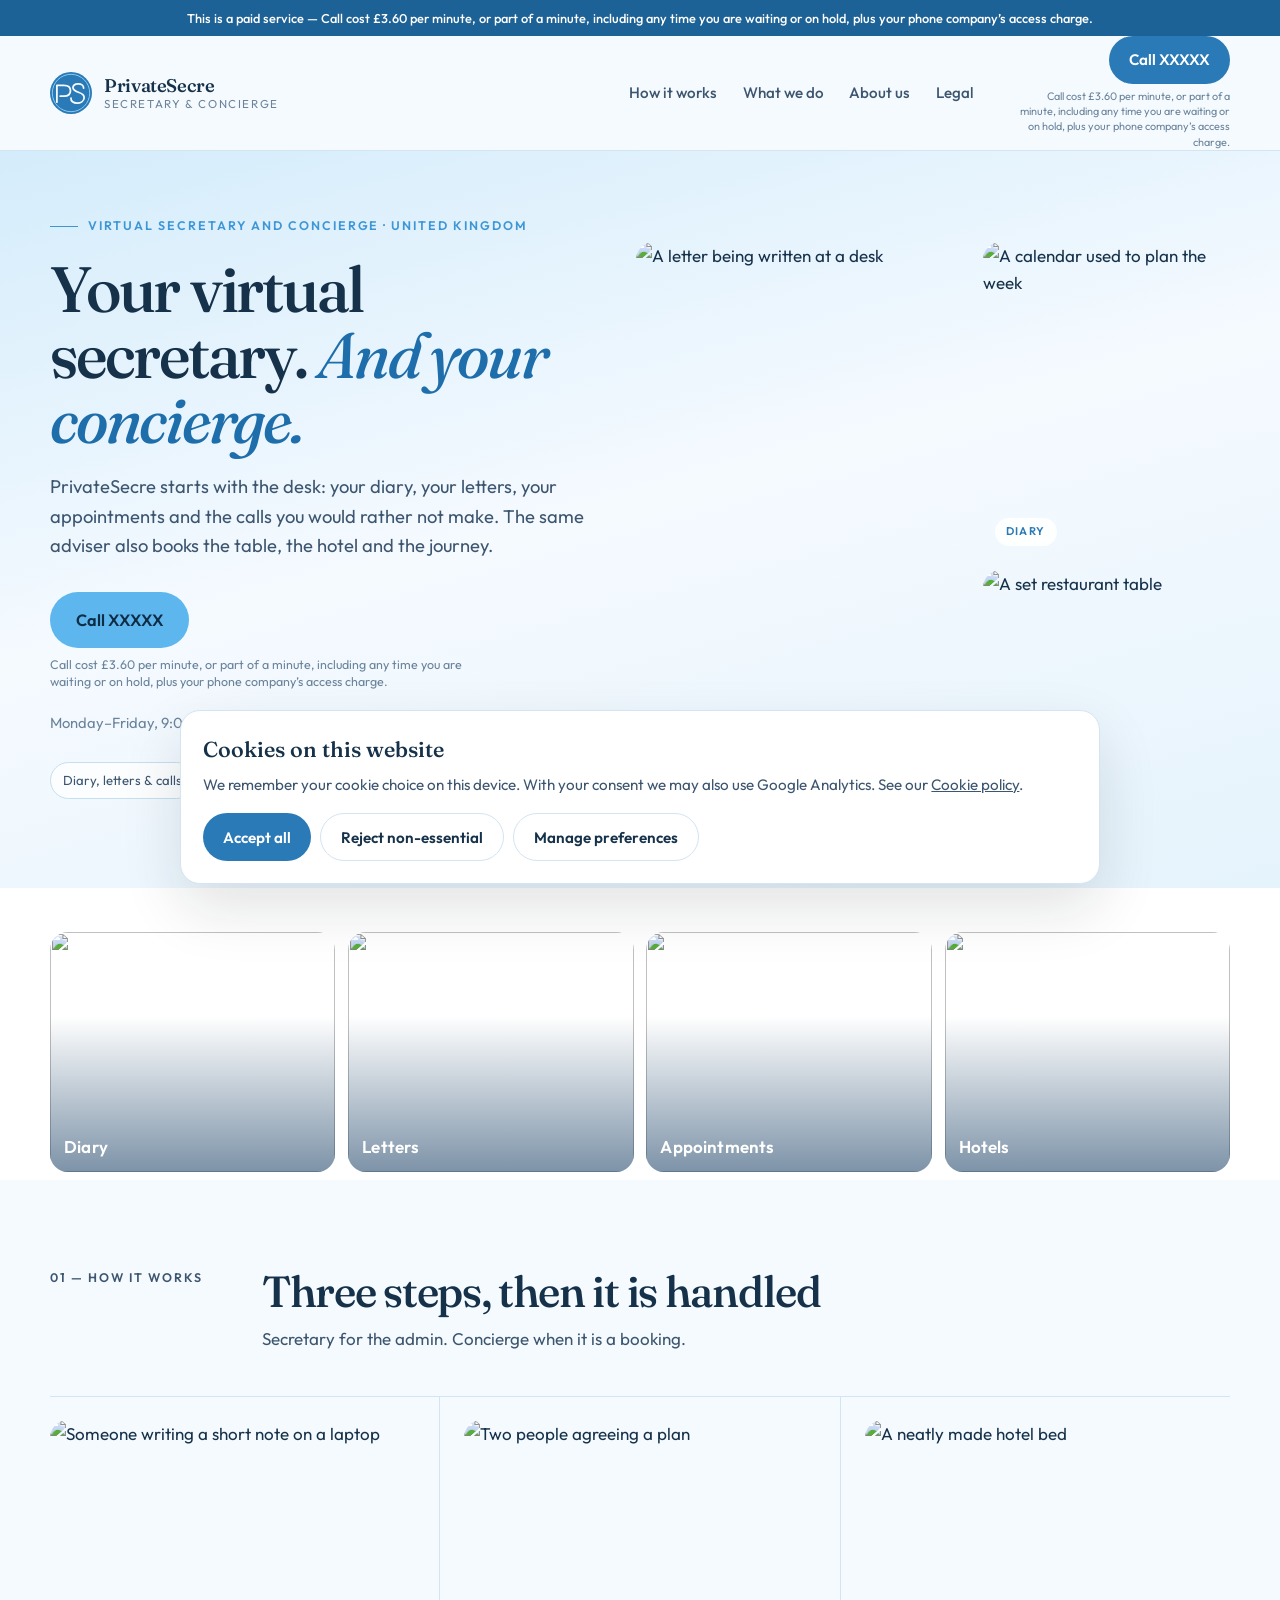
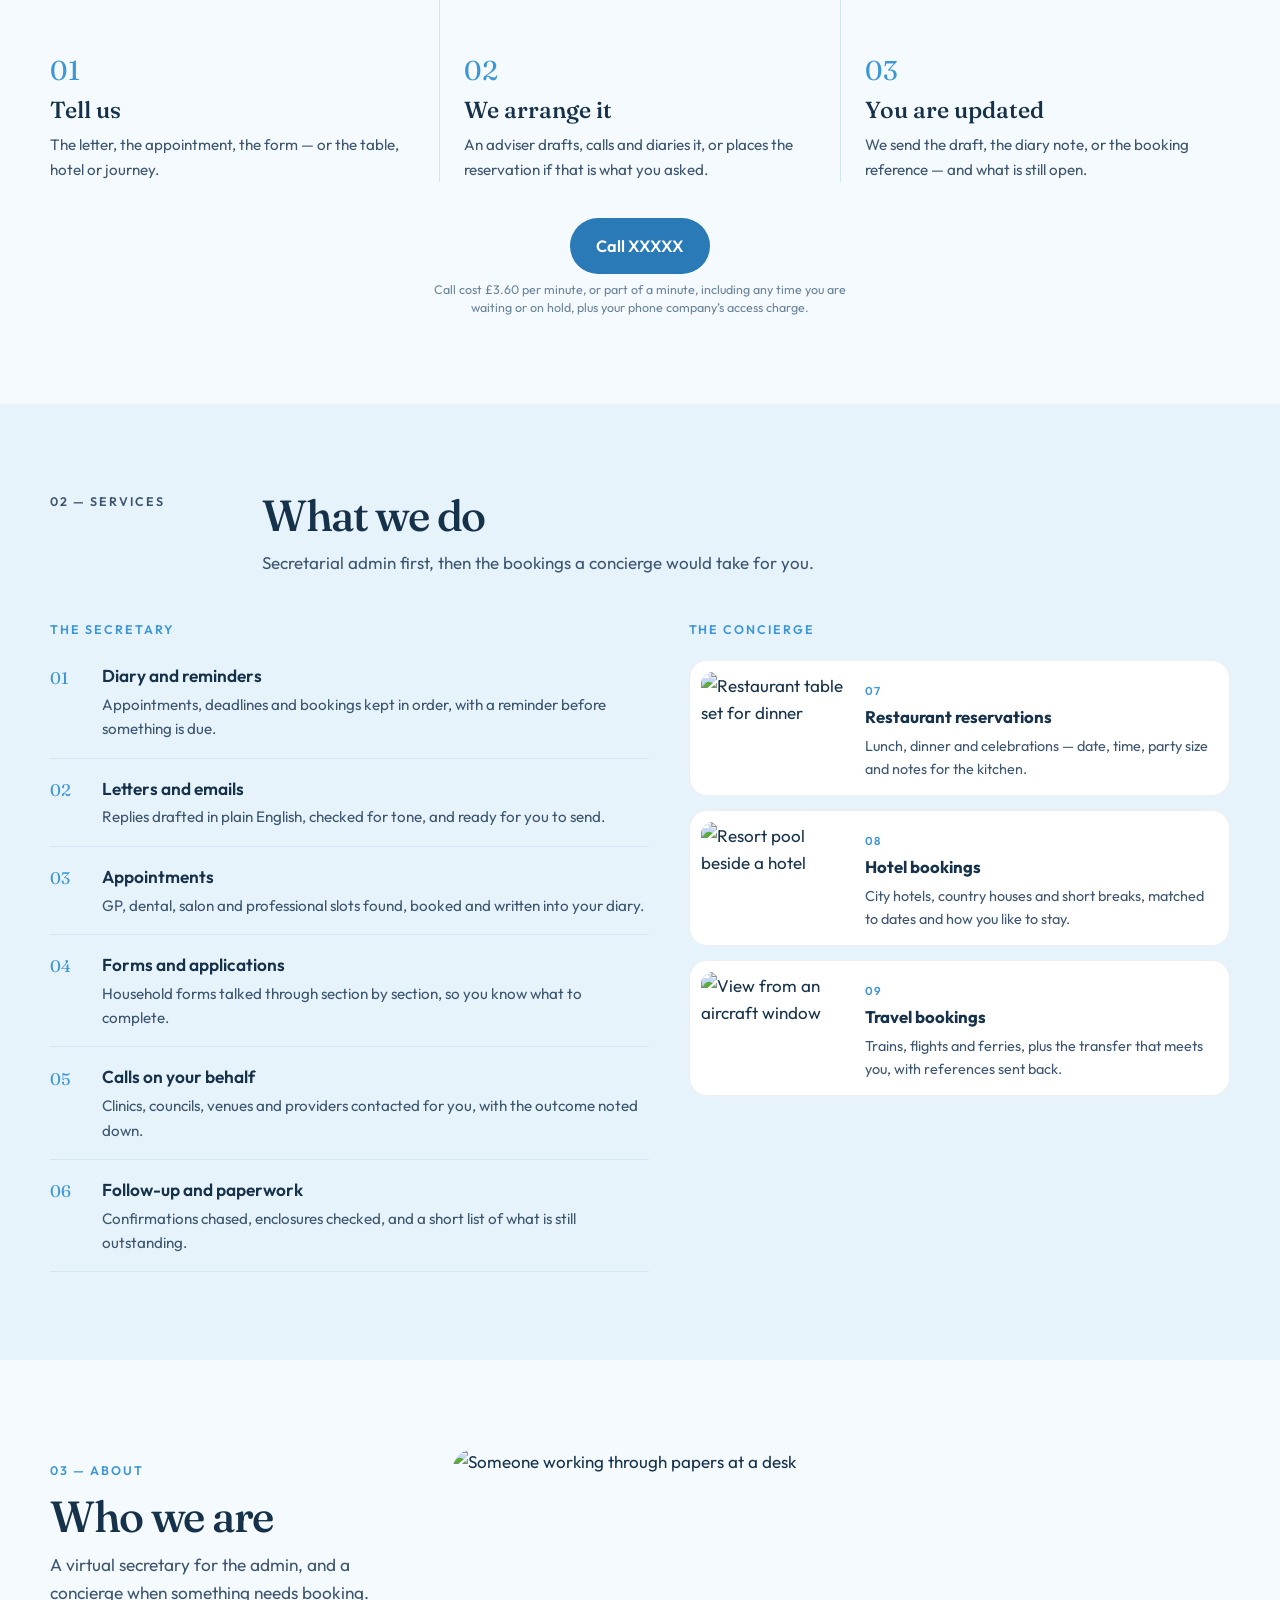
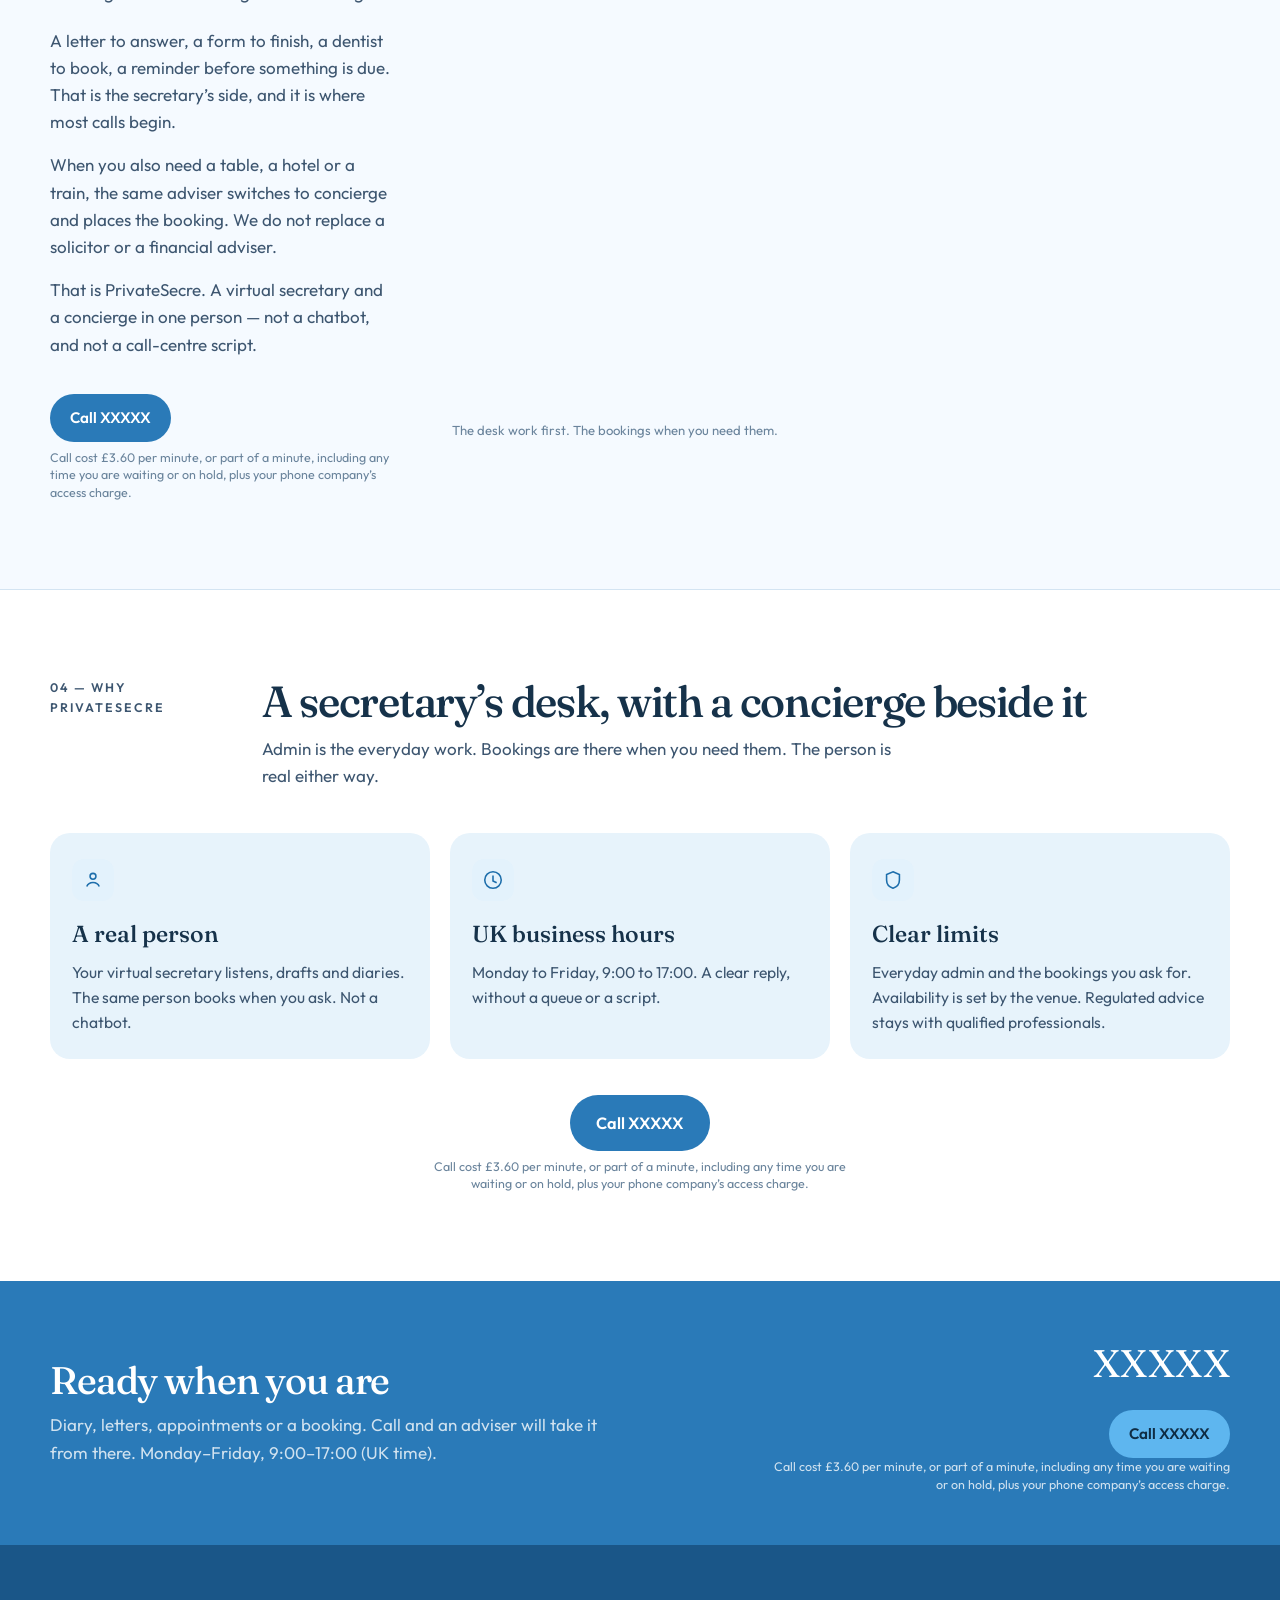
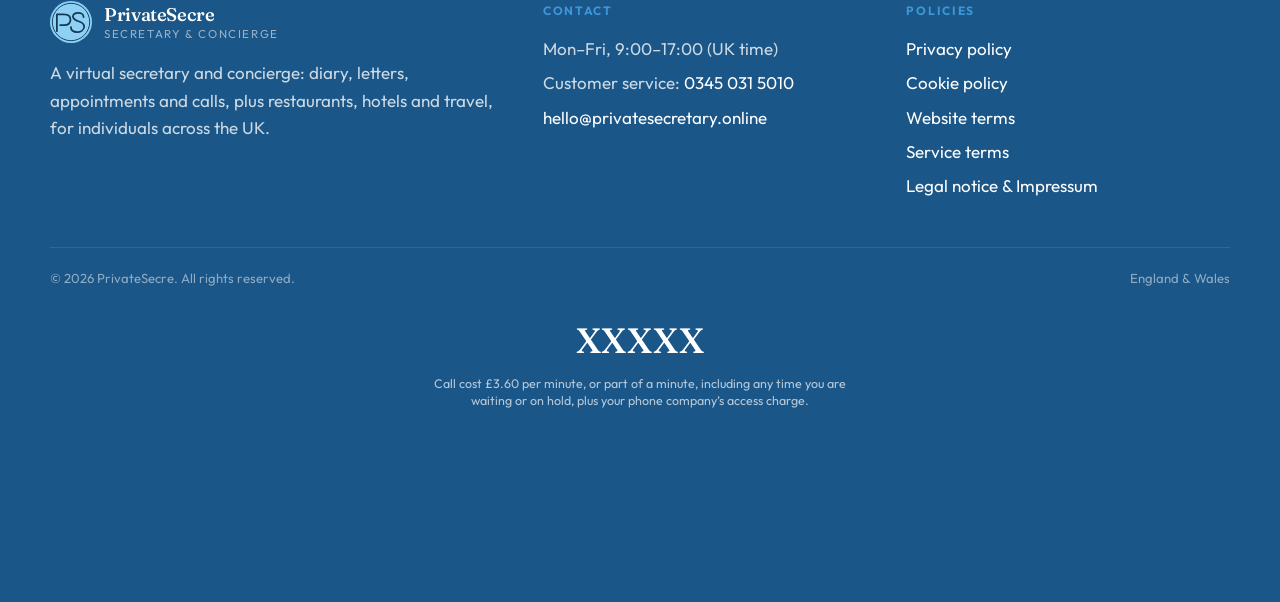
==== commit 3ba6ff8c: "Add the 0345 031 5010 customer service number to the site contact. Co-authored-by: Cursor <cursorage" ====
--- a/index.html
+++ b/index.html
@@ -23,7 +23,7 @@
   </head>
   <body>
     <header class="site-header">
-      <p class="paid-banner">This is a paid service — Call cost £3.60 per minute, plus your phone company’s access charge.</p>
+      <p class="paid-banner">This is a paid service — Call cost £3.60 per minute, or part of a minute, including any time you are waiting or on hold, plus your phone company’s access charge.</p>
       <div class="wrap header-bar">
         <a class="logo" href="index.html">
           <svg class="logo-mark" viewBox="0 0 64 64" aria-hidden="true">
@@ -50,7 +50,7 @@
         </nav>
         <div class="header-call">
           <a class="btn btn-navy" href="tel:XXXXX">Call XXXXX</a>
-          <p class="call-note">Call cost £3.60 per minute, plus your phone company’s access charge.</p>
+          <p class="call-note">Call cost £3.60 per minute, or part of a minute, including any time you are waiting or on hold, plus your phone company’s access charge.</p>
         </div>
       </div>
     </header>
@@ -68,7 +68,7 @@
             <div class="hero-actions">
               <div class="cta">
                 <a class="btn btn-gold btn-xl" href="tel:XXXXX">Call XXXXX</a>
-                <p class="call-note call-note-light">Call cost £3.60 per minute, plus your phone company’s access charge.</p>
+                <p class="call-note call-note-light">Call cost £3.60 per minute, or part of a minute, including any time you are waiting or on hold, plus your phone company’s access charge.</p>
               </div>
               <p class="hours">Monday–Friday, 9:00–17:00 (UK time)</p>
             </div>
@@ -168,7 +168,7 @@
           </ol>
           <div class="cta cta-center mid-cta">
             <a class="btn btn-navy btn-xl" href="tel:XXXXX">Call XXXXX</a>
-            <p class="call-note">Call cost £3.60 per minute, plus your phone company’s access charge.</p>
+            <p class="call-note">Call cost £3.60 per minute, or part of a minute, including any time you are waiting or on hold, plus your phone company’s access charge.</p>
           </div>
         </div>
       </section>
@@ -283,7 +283,7 @@
             </div>
             <div class="cta mid-cta">
               <a class="btn btn-navy" href="tel:XXXXX">Call XXXXX</a>
-              <p class="call-note">Call cost £3.60 per minute, plus your phone company’s access charge.</p>
+              <p class="call-note">Call cost £3.60 per minute, or part of a minute, including any time you are waiting or on hold, plus your phone company’s access charge.</p>
             </div>
           </div>
           <figure class="portrait">
@@ -340,7 +340,7 @@
           </div>
           <div class="cta cta-center mid-cta">
             <a class="btn btn-navy btn-xl" href="tel:XXXXX">Call XXXXX</a>
-            <p class="call-note">Call cost £3.60 per minute, plus your phone company’s access charge.</p>
+            <p class="call-note">Call cost £3.60 per minute, or part of a minute, including any time you are waiting or on hold, plus your phone company’s access charge.</p>
           </div>
         </div>
       </section>
@@ -355,7 +355,7 @@
             <div class="call-side">
               <a class="big-number" href="tel:XXXXX">XXXXX</a>
               <a class="btn btn-gold" href="tel:XXXXX">Call XXXXX</a>
-              <p class="call-note call-note-on-navy">Call cost £3.60 per minute, plus your phone company’s access charge.</p>
+              <p class="call-note call-note-on-navy">Call cost £3.60 per minute, or part of a minute, including any time you are waiting or on hold, plus your phone company’s access charge.</p>
             </div>
           </div>
         </div>
@@ -380,6 +380,7 @@
             <h2>Contact</h2>
             <ul>
               <li>Mon–Fri, 9:00–17:00 (UK time)</li>
+              <li>Customer service: <a href="tel:+443450315010">0345 031 5010</a></li>
               <li><a href="mailto:hello@privatesecretary.online">hello@privatesecretary.online</a></li>
             </ul>
           </div>
@@ -400,7 +401,7 @@
         </div>
         <div class="footer-cta" id="contact">
           <p class="footer-phone"><a href="tel:XXXXX">XXXXX</a></p>
-          <p class="call-note call-note-light">Call cost £3.60 per minute, plus your phone company’s access charge.</p>
+          <p class="call-note call-note-light">Call cost £3.60 per minute, or part of a minute, including any time you are waiting or on hold, plus your phone company’s access charge.</p>
         </div>
       </div>
     </footer>
@@ -409,7 +410,7 @@
       <div class="cookie-card">
         <h2 id="cookie-title">Cookies on this website</h2>
         <p>
-          Essential cookies keep the site working. With your consent we may also use Google Analytics.
+          We remember your cookie choice on this device. With your consent we may also use Google Analytics.
           See our <a href="cookies.html">Cookie policy</a>.
         </p>
         <div class="cookie-actions">
@@ -429,7 +430,7 @@
             <input type="checkbox" id="cookie-analytics" />
             <div>
               <label for="cookie-analytics">Analytics (Google)</label>
-              <p>Loaded only if you consent and tracking is switched on in our configuration.</p>
+              <p>Loaded only if you consent, and only if analytics is switched on in our configuration.</p>
             </div>
           </div>
           <button type="button" class="btn btn-navy" data-cookie-save>Save preferences</button>
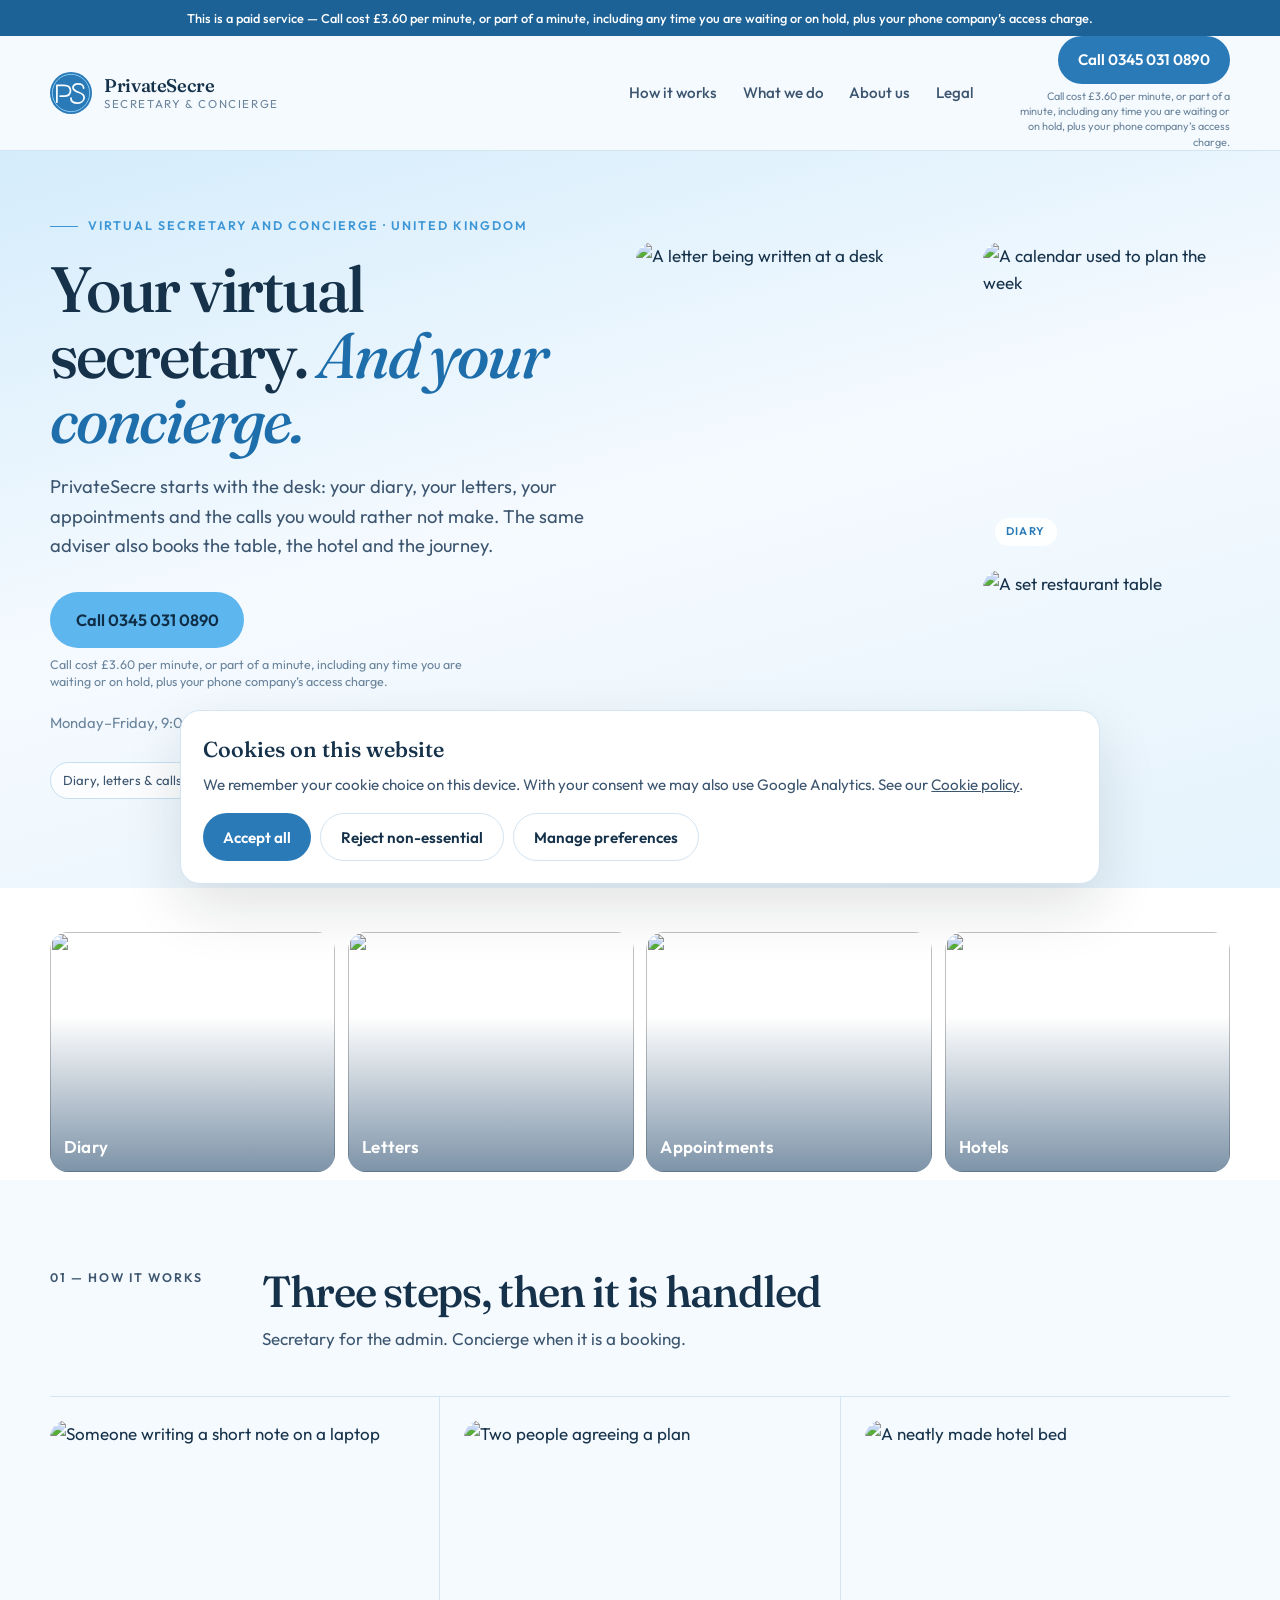
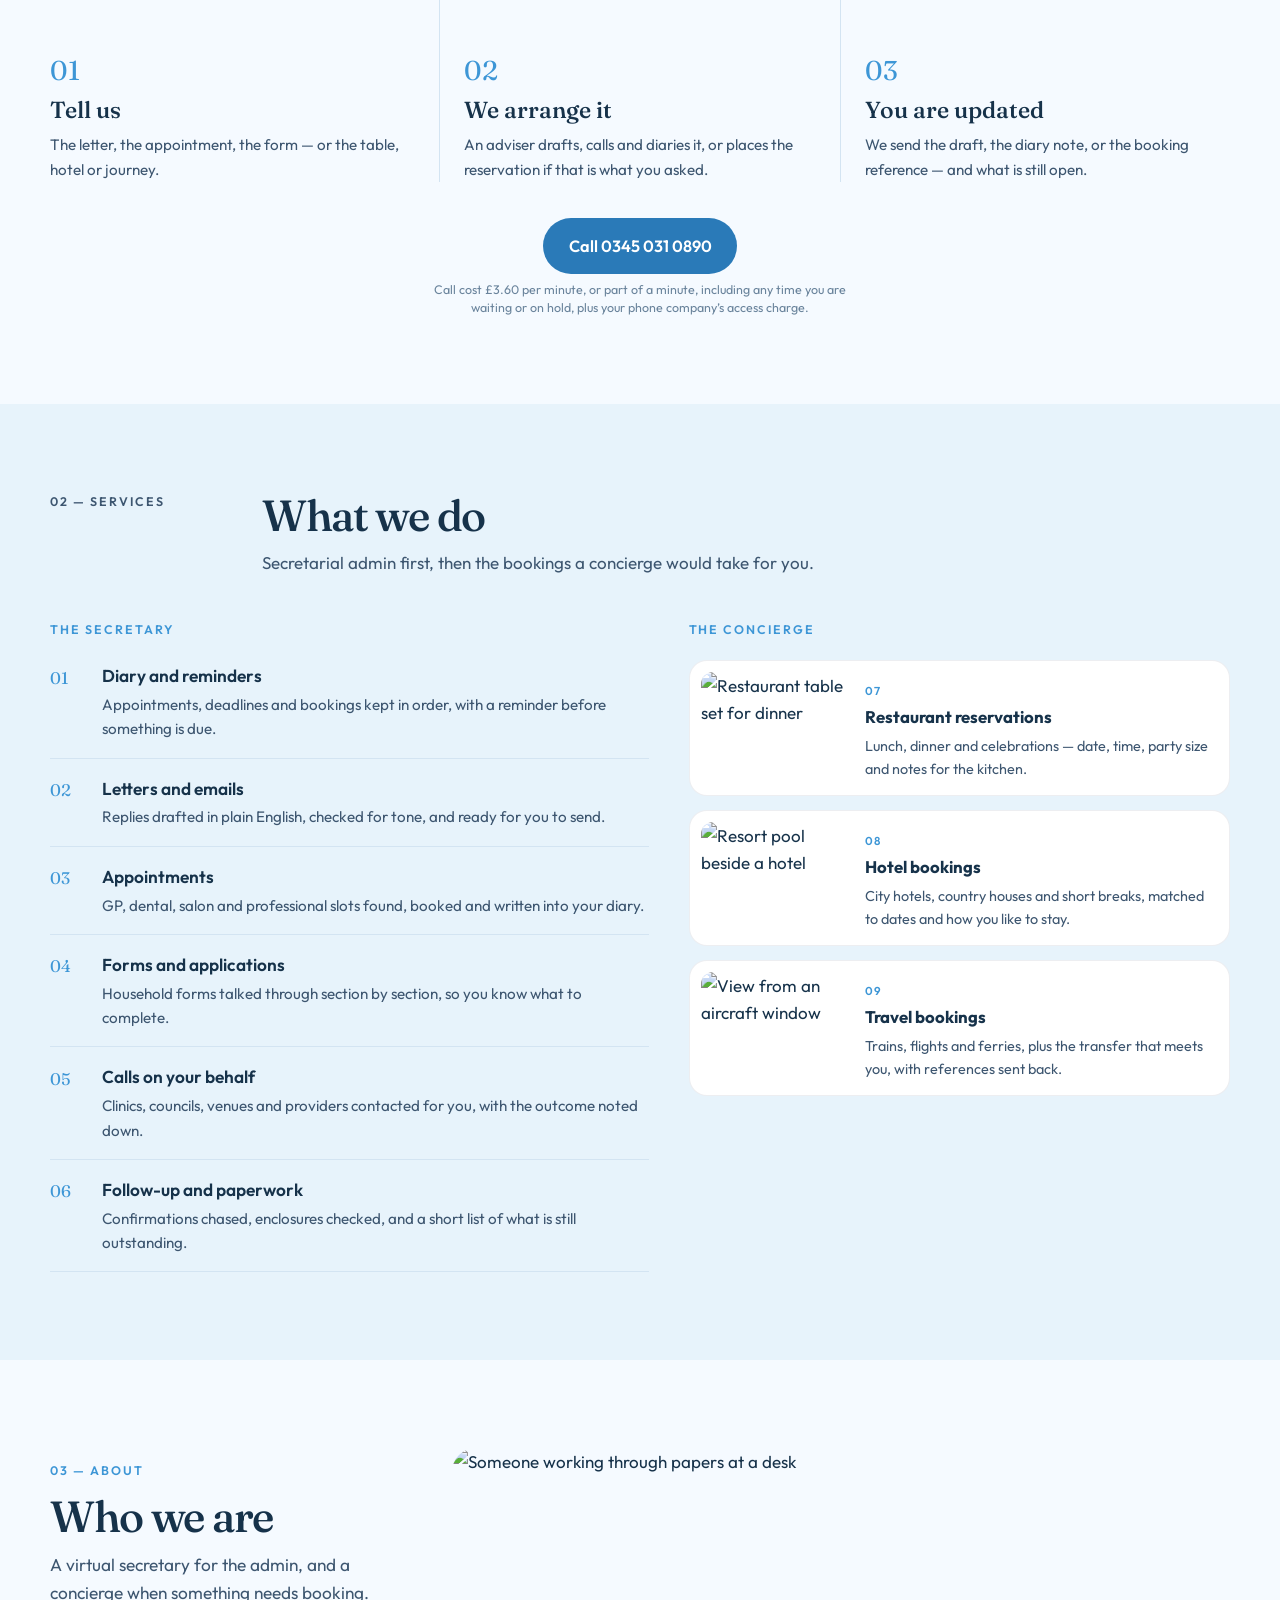
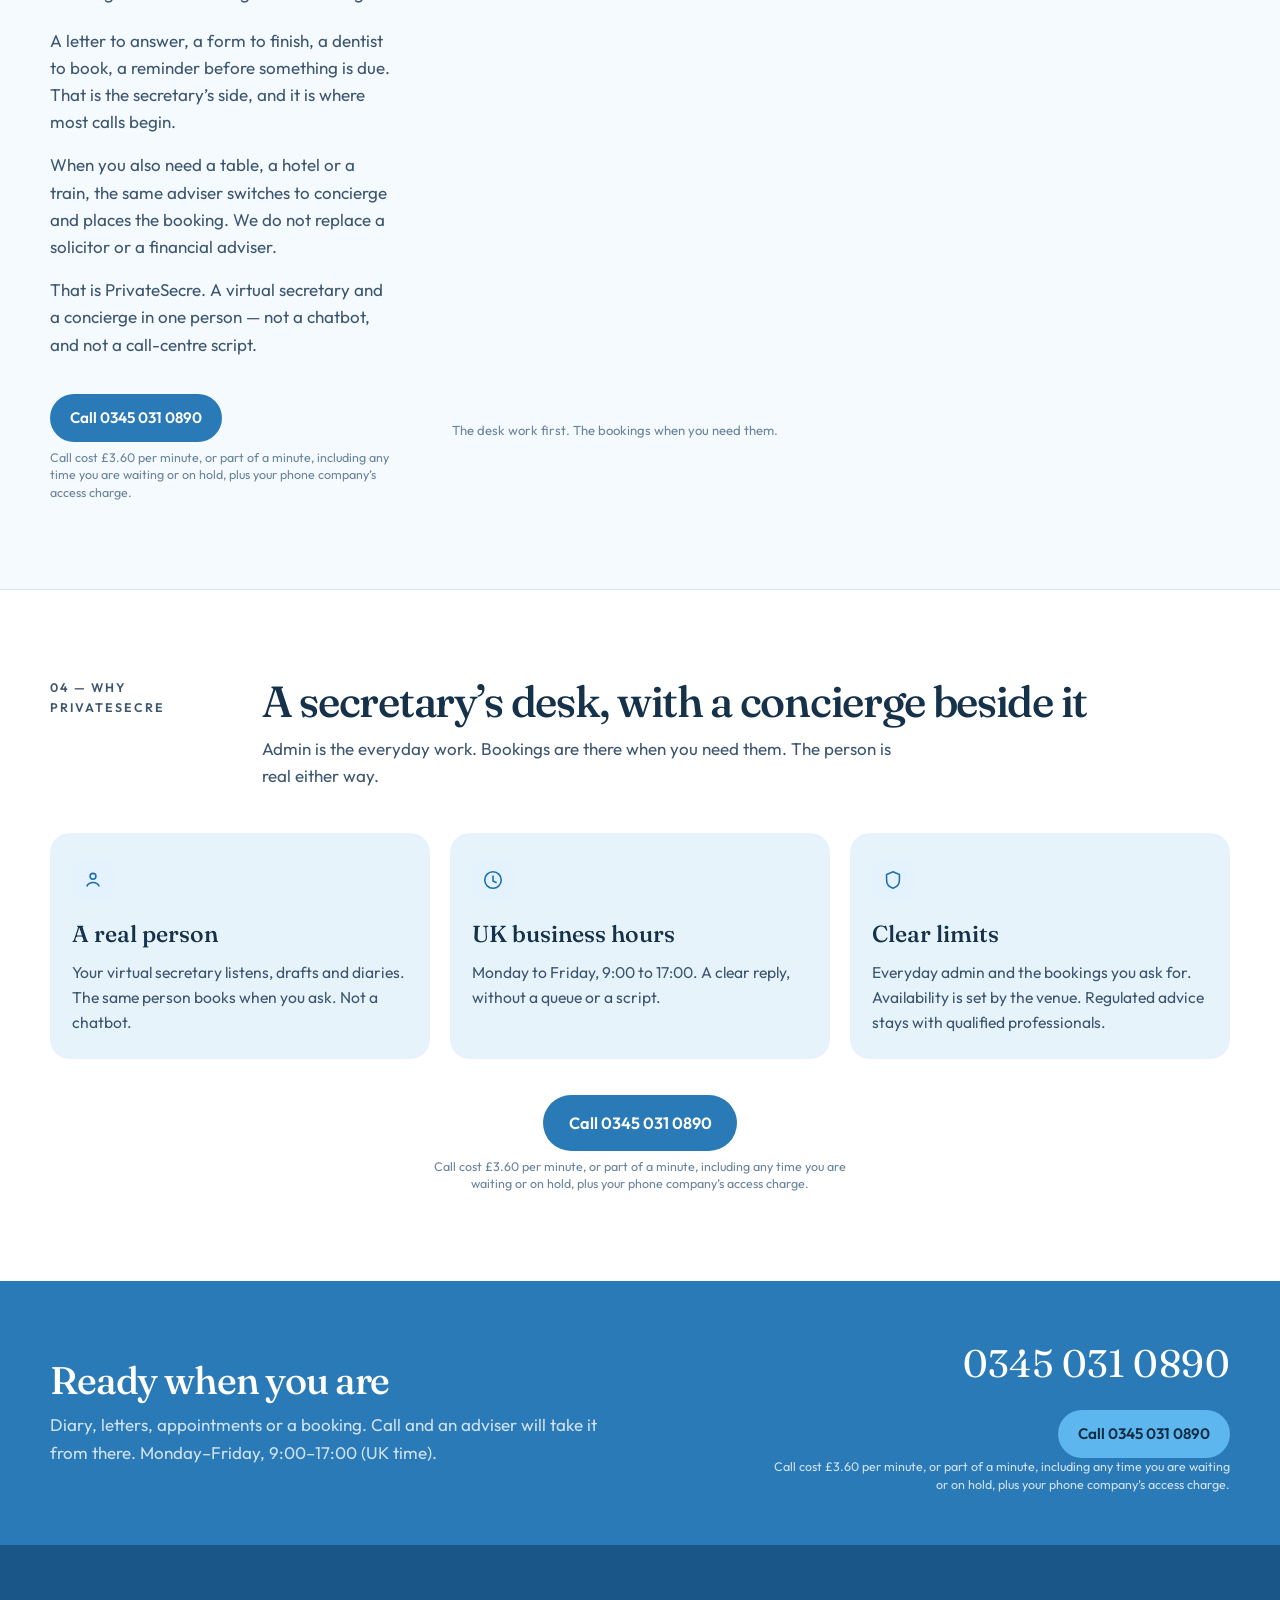
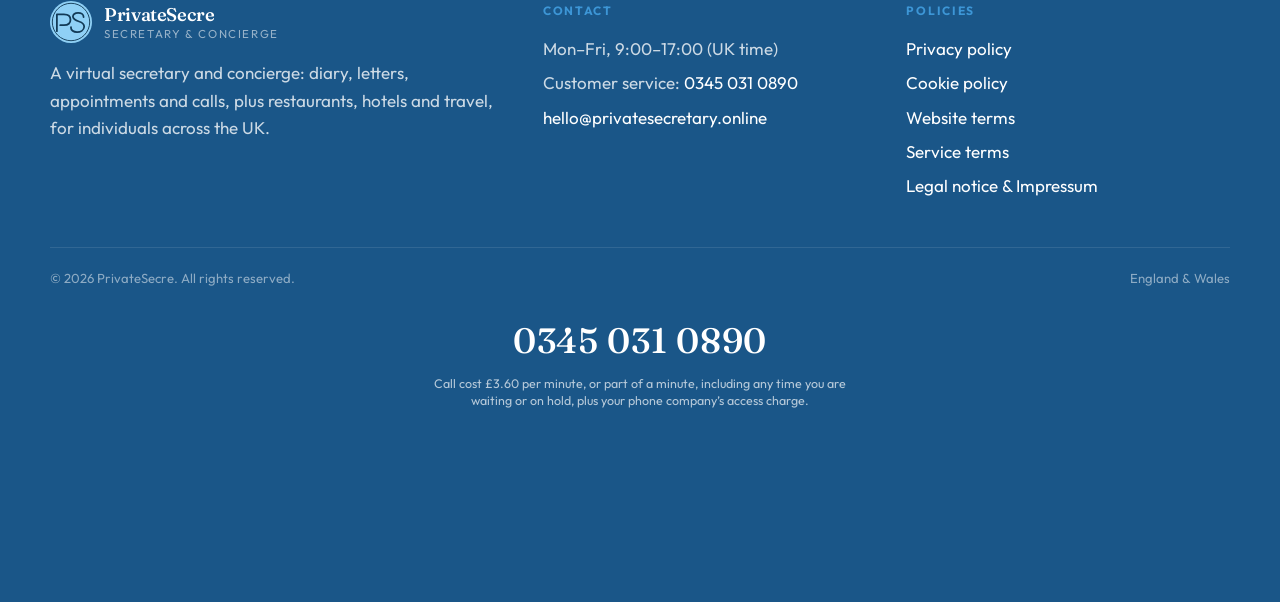
==== commit 0184143a: "Show 0345 031 0890 instead of the XXXXX placeholder." ====
--- a/index.html
+++ b/index.html
@@ -49,7 +49,7 @@
           <a href="legal.html">Legal</a>
         </nav>
         <div class="header-call">
-          <a class="btn btn-navy" href="tel:XXXXX">Call XXXXX</a>
+          <a class="btn btn-navy" href="tel:+443450310890">Call 0345 031 0890</a>
           <p class="call-note">Call cost £3.60 per minute, or part of a minute, including any time you are waiting or on hold, plus your phone company’s access charge.</p>
         </div>
       </div>
@@ -67,7 +67,7 @@
             </p>
             <div class="hero-actions">
               <div class="cta">
-                <a class="btn btn-gold btn-xl" href="tel:XXXXX">Call XXXXX</a>
+                <a class="btn btn-gold btn-xl" href="tel:+443450310890">Call 0345 031 0890</a>
                 <p class="call-note call-note-light">Call cost £3.60 per minute, or part of a minute, including any time you are waiting or on hold, plus your phone company’s access charge.</p>
               </div>
               <p class="hours">Monday–Friday, 9:00–17:00 (UK time)</p>
@@ -167,7 +167,7 @@
             </li>
           </ol>
           <div class="cta cta-center mid-cta">
-            <a class="btn btn-navy btn-xl" href="tel:XXXXX">Call XXXXX</a>
+            <a class="btn btn-navy btn-xl" href="tel:+443450310890">Call 0345 031 0890</a>
             <p class="call-note">Call cost £3.60 per minute, or part of a minute, including any time you are waiting or on hold, plus your phone company’s access charge.</p>
           </div>
         </div>
@@ -282,7 +282,7 @@
               </p>
             </div>
             <div class="cta mid-cta">
-              <a class="btn btn-navy" href="tel:XXXXX">Call XXXXX</a>
+              <a class="btn btn-navy" href="tel:+443450310890">Call 0345 031 0890</a>
               <p class="call-note">Call cost £3.60 per minute, or part of a minute, including any time you are waiting or on hold, plus your phone company’s access charge.</p>
             </div>
           </div>
@@ -339,7 +339,7 @@
             </article>
           </div>
           <div class="cta cta-center mid-cta">
-            <a class="btn btn-navy btn-xl" href="tel:XXXXX">Call XXXXX</a>
+            <a class="btn btn-navy btn-xl" href="tel:+443450310890">Call 0345 031 0890</a>
             <p class="call-note">Call cost £3.60 per minute, or part of a minute, including any time you are waiting or on hold, plus your phone company’s access charge.</p>
           </div>
         </div>
@@ -353,8 +353,8 @@
               <p>Diary, letters, appointments or a booking. Call and an adviser will take it from there. Monday–Friday, 9:00–17:00 (UK time).</p>
             </div>
             <div class="call-side">
-              <a class="big-number" href="tel:XXXXX">XXXXX</a>
-              <a class="btn btn-gold" href="tel:XXXXX">Call XXXXX</a>
+              <a class="big-number" href="tel:+443450310890">0345 031 0890</a>
+              <a class="btn btn-gold" href="tel:+443450310890">Call 0345 031 0890</a>
               <p class="call-note call-note-on-navy">Call cost £3.60 per minute, or part of a minute, including any time you are waiting or on hold, plus your phone company’s access charge.</p>
             </div>
           </div>
@@ -380,7 +380,7 @@
             <h2>Contact</h2>
             <ul>
               <li>Mon–Fri, 9:00–17:00 (UK time)</li>
-              <li>Customer service: <a href="tel:+443450315010">0345 031 5010</a></li>
+              <li>Customer service: <a href="tel:+443450310890">0345 031 0890</a></li>
               <li><a href="mailto:hello@privatesecretary.online">hello@privatesecretary.online</a></li>
             </ul>
           </div>
@@ -400,7 +400,7 @@
           <span>England &amp; Wales</span>
         </div>
         <div class="footer-cta" id="contact">
-          <p class="footer-phone"><a href="tel:XXXXX">XXXXX</a></p>
+          <p class="footer-phone"><a href="tel:+443450310890">0345 031 0890</a></p>
           <p class="call-note call-note-light">Call cost £3.60 per minute, or part of a minute, including any time you are waiting or on hold, plus your phone company’s access charge.</p>
         </div>
       </div>
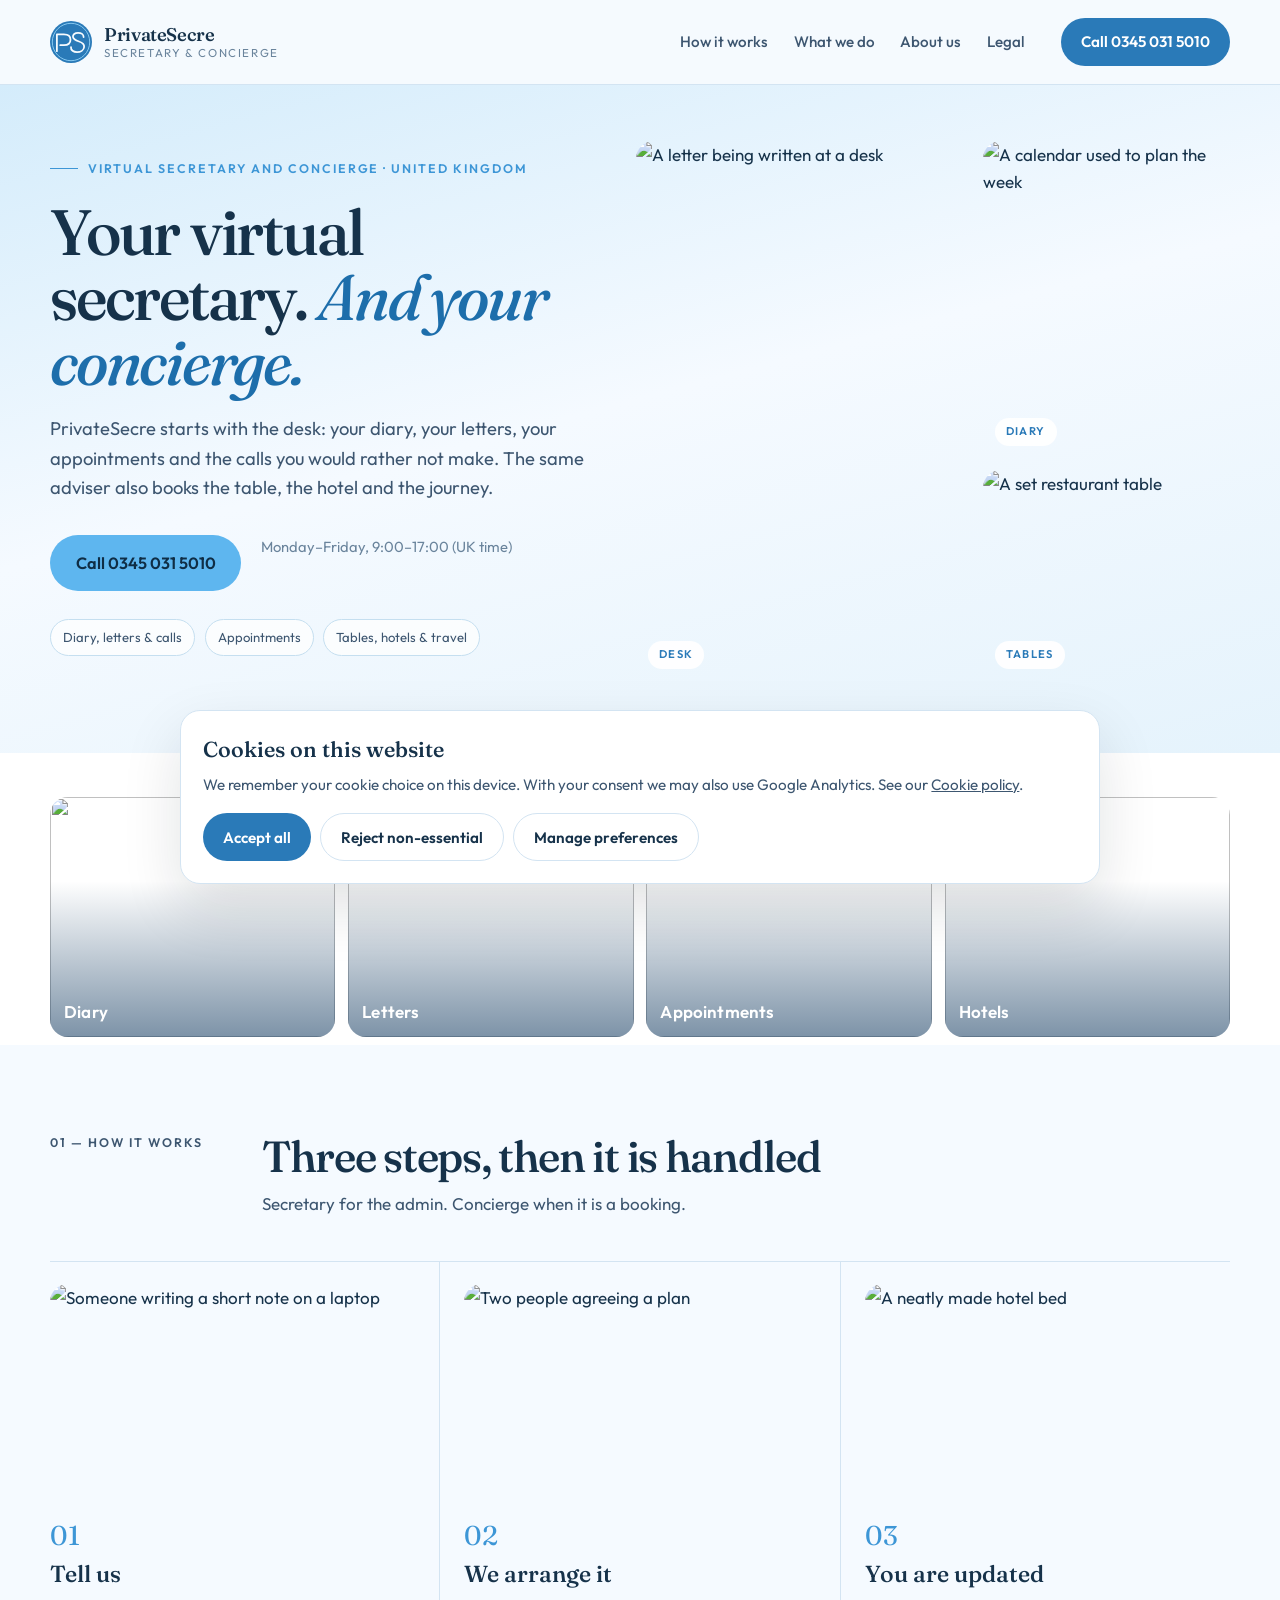
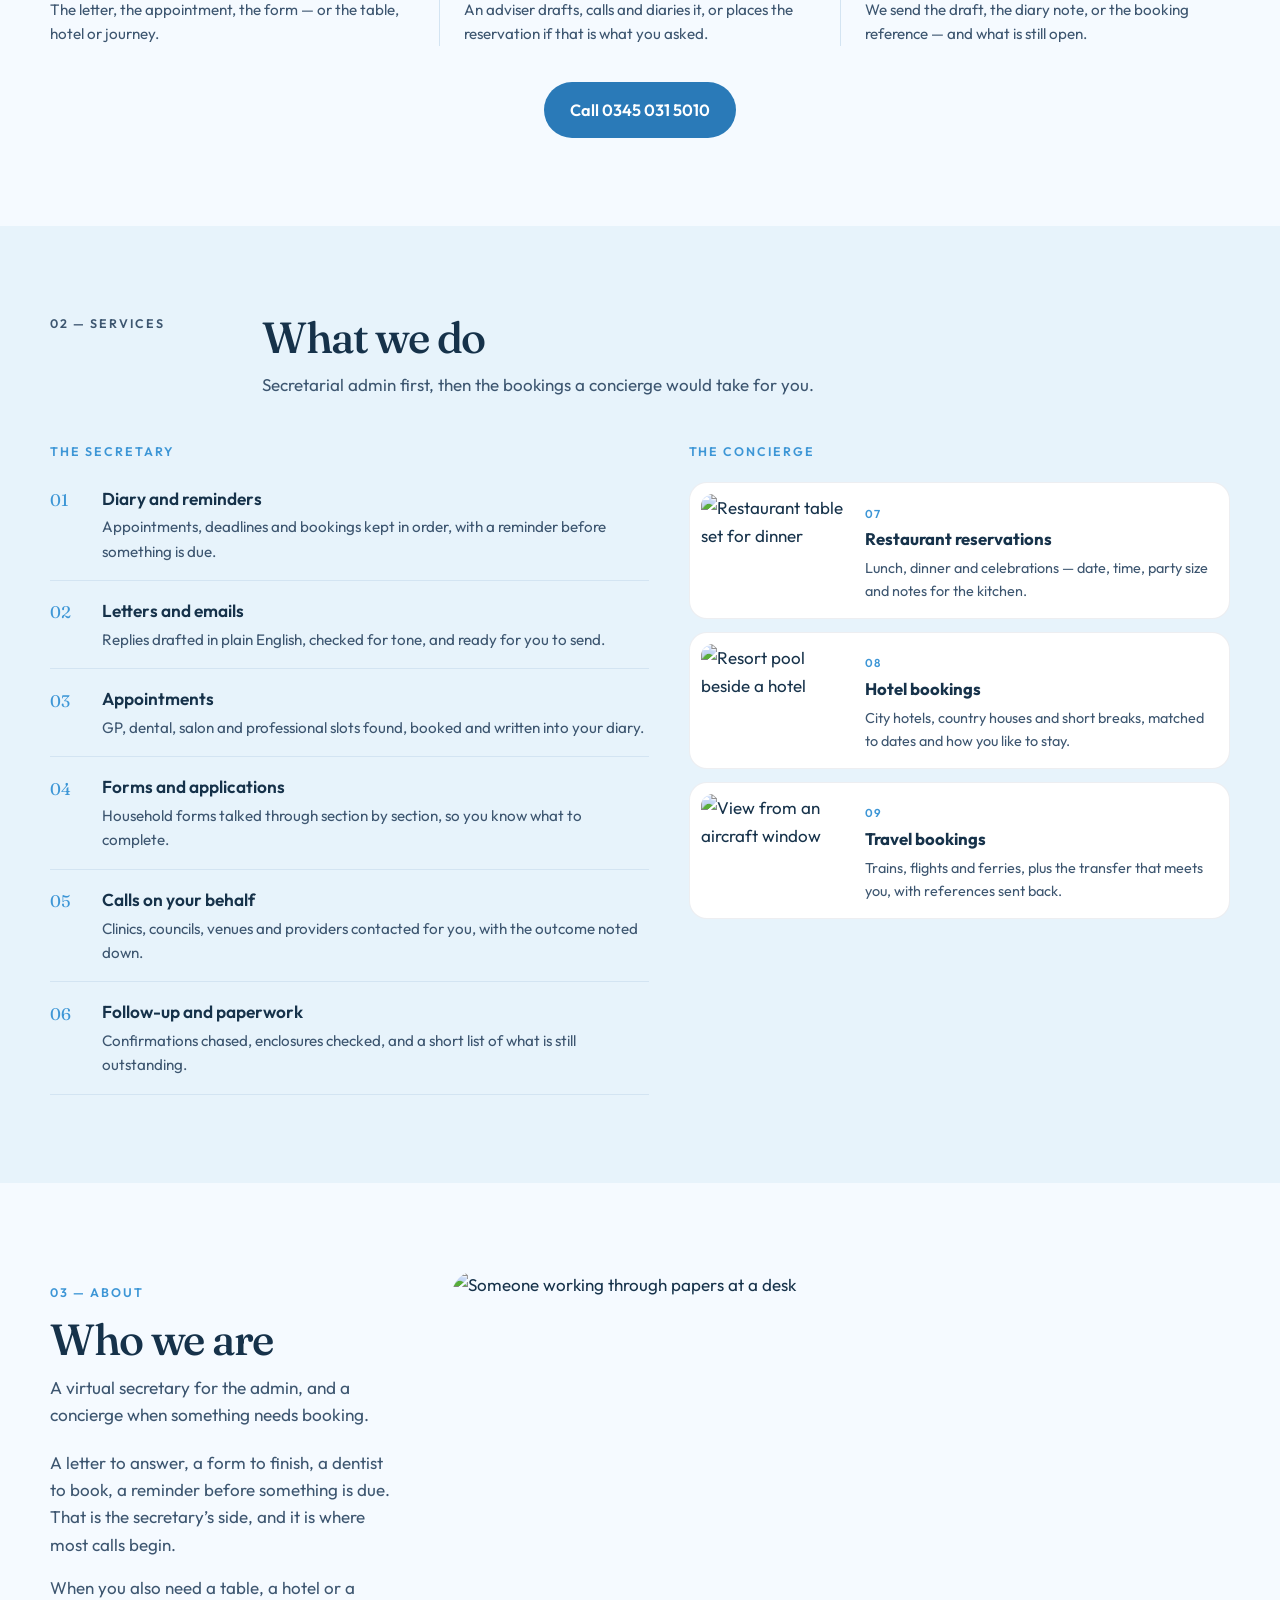
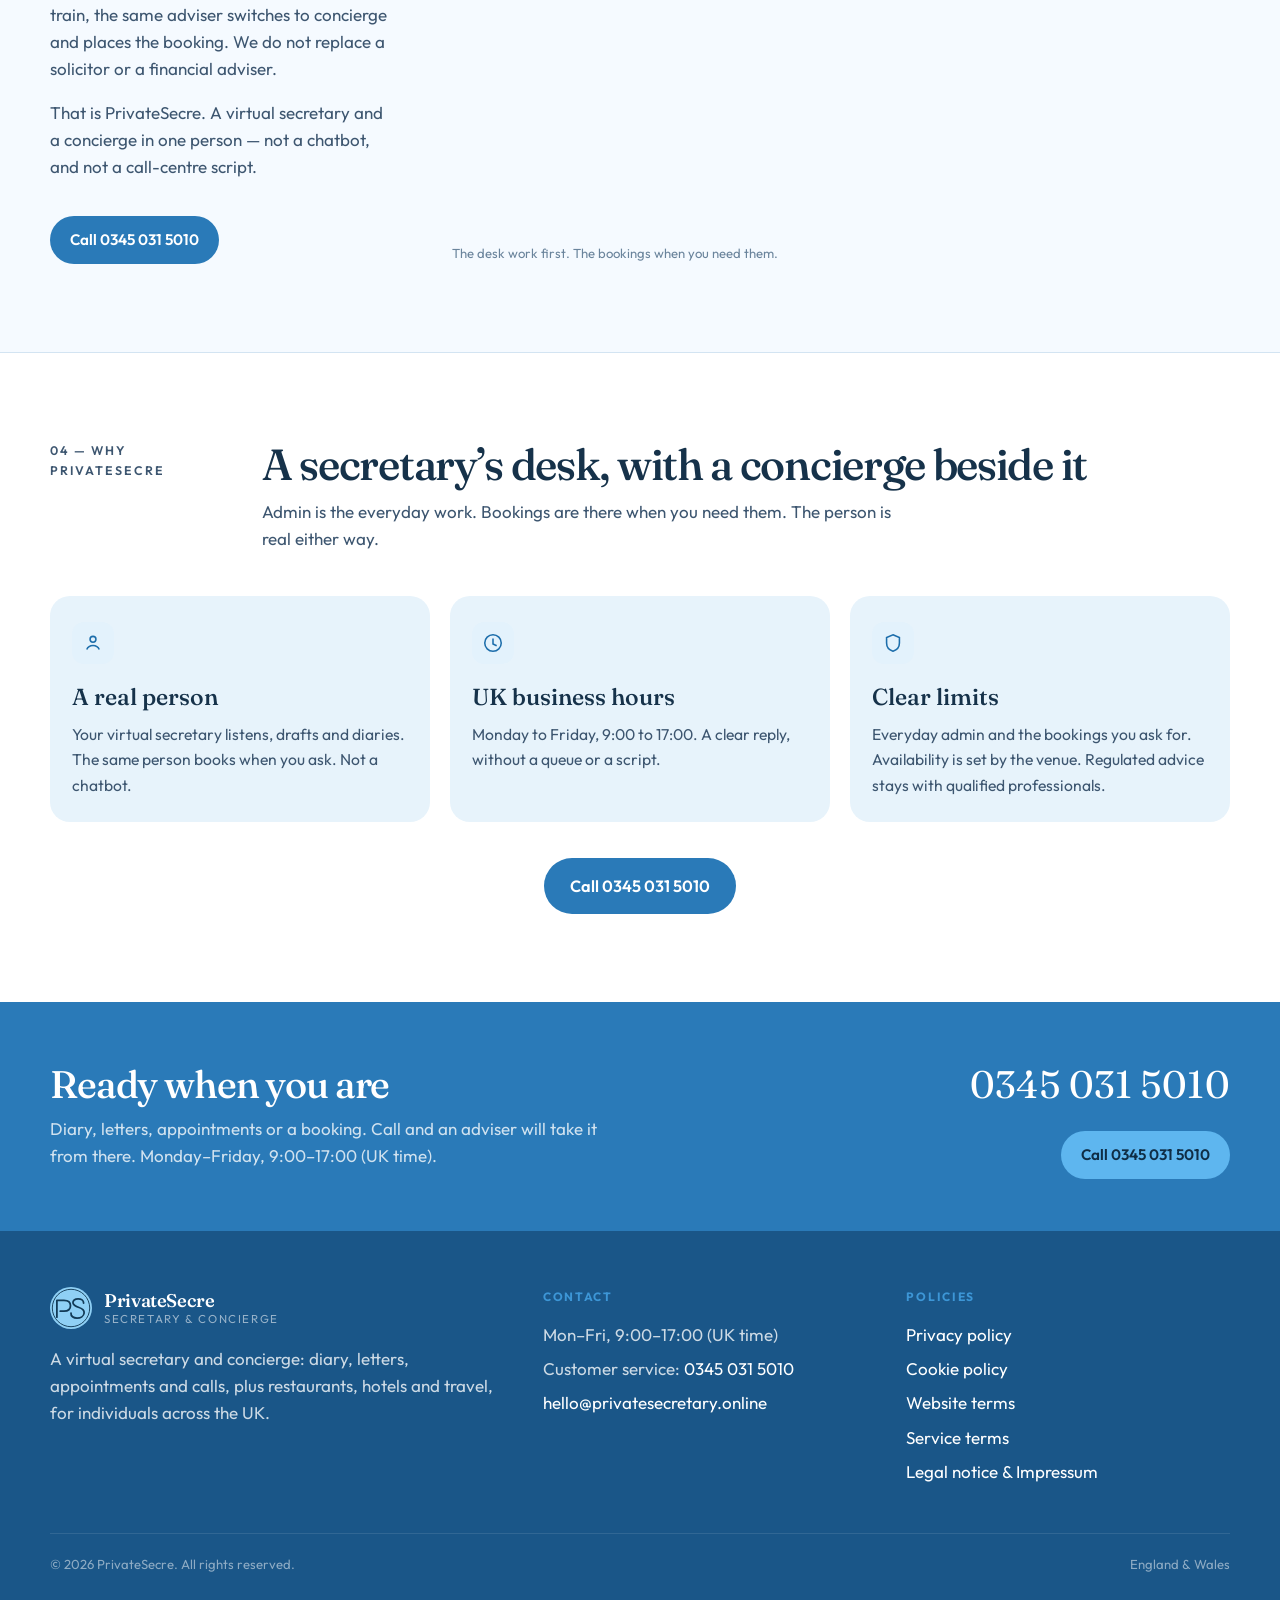
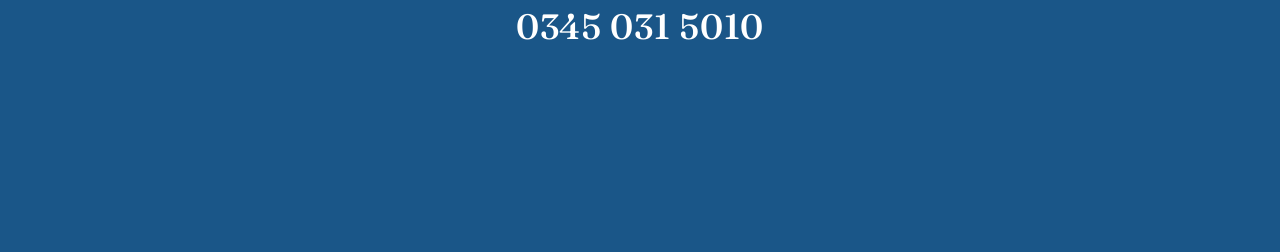
==== commit 0ef83f75: "Show 0345 031 5010 as the Private Secretary number and drop the premium-rate line under 0345 numbers" ====
--- a/index.html
+++ b/index.html
@@ -23,7 +23,6 @@
   </head>
   <body>
     <header class="site-header">
-      <p class="paid-banner">This is a paid service — Call cost £3.60 per minute, or part of a minute, including any time you are waiting or on hold, plus your phone company’s access charge.</p>
       <div class="wrap header-bar">
         <a class="logo" href="index.html">
           <svg class="logo-mark" viewBox="0 0 64 64" aria-hidden="true">
@@ -49,8 +48,7 @@
           <a href="legal.html">Legal</a>
         </nav>
         <div class="header-call">
-          <a class="btn btn-navy" href="tel:+443450310890">Call 0345 031 0890</a>
-          <p class="call-note">Call cost £3.60 per minute, or part of a minute, including any time you are waiting or on hold, plus your phone company’s access charge.</p>
+          <a class="btn btn-navy" href="tel:+443450315010">Call 0345 031 5010</a>
         </div>
       </div>
     </header>
@@ -67,8 +65,7 @@
             </p>
             <div class="hero-actions">
               <div class="cta">
-                <a class="btn btn-gold btn-xl" href="tel:+443450310890">Call 0345 031 0890</a>
-                <p class="call-note call-note-light">Call cost £3.60 per minute, or part of a minute, including any time you are waiting or on hold, plus your phone company’s access charge.</p>
+                <a class="btn btn-gold btn-xl" href="tel:+443450315010">Call 0345 031 5010</a>
               </div>
               <p class="hours">Monday–Friday, 9:00–17:00 (UK time)</p>
             </div>
@@ -167,8 +164,7 @@
             </li>
           </ol>
           <div class="cta cta-center mid-cta">
-            <a class="btn btn-navy btn-xl" href="tel:+443450310890">Call 0345 031 0890</a>
-            <p class="call-note">Call cost £3.60 per minute, or part of a minute, including any time you are waiting or on hold, plus your phone company’s access charge.</p>
+            <a class="btn btn-navy btn-xl" href="tel:+443450315010">Call 0345 031 5010</a>
           </div>
         </div>
       </section>
@@ -282,8 +278,7 @@
               </p>
             </div>
             <div class="cta mid-cta">
-              <a class="btn btn-navy" href="tel:+443450310890">Call 0345 031 0890</a>
-              <p class="call-note">Call cost £3.60 per minute, or part of a minute, including any time you are waiting or on hold, plus your phone company’s access charge.</p>
+              <a class="btn btn-navy" href="tel:+443450315010">Call 0345 031 5010</a>
             </div>
           </div>
           <figure class="portrait">
@@ -339,8 +334,7 @@
             </article>
           </div>
           <div class="cta cta-center mid-cta">
-            <a class="btn btn-navy btn-xl" href="tel:+443450310890">Call 0345 031 0890</a>
-            <p class="call-note">Call cost £3.60 per minute, or part of a minute, including any time you are waiting or on hold, plus your phone company’s access charge.</p>
+            <a class="btn btn-navy btn-xl" href="tel:+443450315010">Call 0345 031 5010</a>
           </div>
         </div>
       </section>
@@ -353,9 +347,8 @@
               <p>Diary, letters, appointments or a booking. Call and an adviser will take it from there. Monday–Friday, 9:00–17:00 (UK time).</p>
             </div>
             <div class="call-side">
-              <a class="big-number" href="tel:+443450310890">0345 031 0890</a>
-              <a class="btn btn-gold" href="tel:+443450310890">Call 0345 031 0890</a>
-              <p class="call-note call-note-on-navy">Call cost £3.60 per minute, or part of a minute, including any time you are waiting or on hold, plus your phone company’s access charge.</p>
+              <a class="big-number" href="tel:+443450315010">0345 031 5010</a>
+              <a class="btn btn-gold" href="tel:+443450315010">Call 0345 031 5010</a>
             </div>
           </div>
         </div>
@@ -380,7 +373,7 @@
             <h2>Contact</h2>
             <ul>
               <li>Mon–Fri, 9:00–17:00 (UK time)</li>
-              <li>Customer service: <a href="tel:+443450310890">0345 031 0890</a></li>
+              <li>Customer service: <a href="tel:+443450315010">0345 031 5010</a></li>
               <li><a href="mailto:hello@privatesecretary.online">hello@privatesecretary.online</a></li>
             </ul>
           </div>
@@ -400,8 +393,7 @@
           <span>England &amp; Wales</span>
         </div>
         <div class="footer-cta" id="contact">
-          <p class="footer-phone"><a href="tel:+443450310890">0345 031 0890</a></p>
-          <p class="call-note call-note-light">Call cost £3.60 per minute, or part of a minute, including any time you are waiting or on hold, plus your phone company’s access charge.</p>
+          <p class="footer-phone"><a href="tel:+443450315010">0345 031 5010</a></p>
         </div>
       </div>
     </footer>
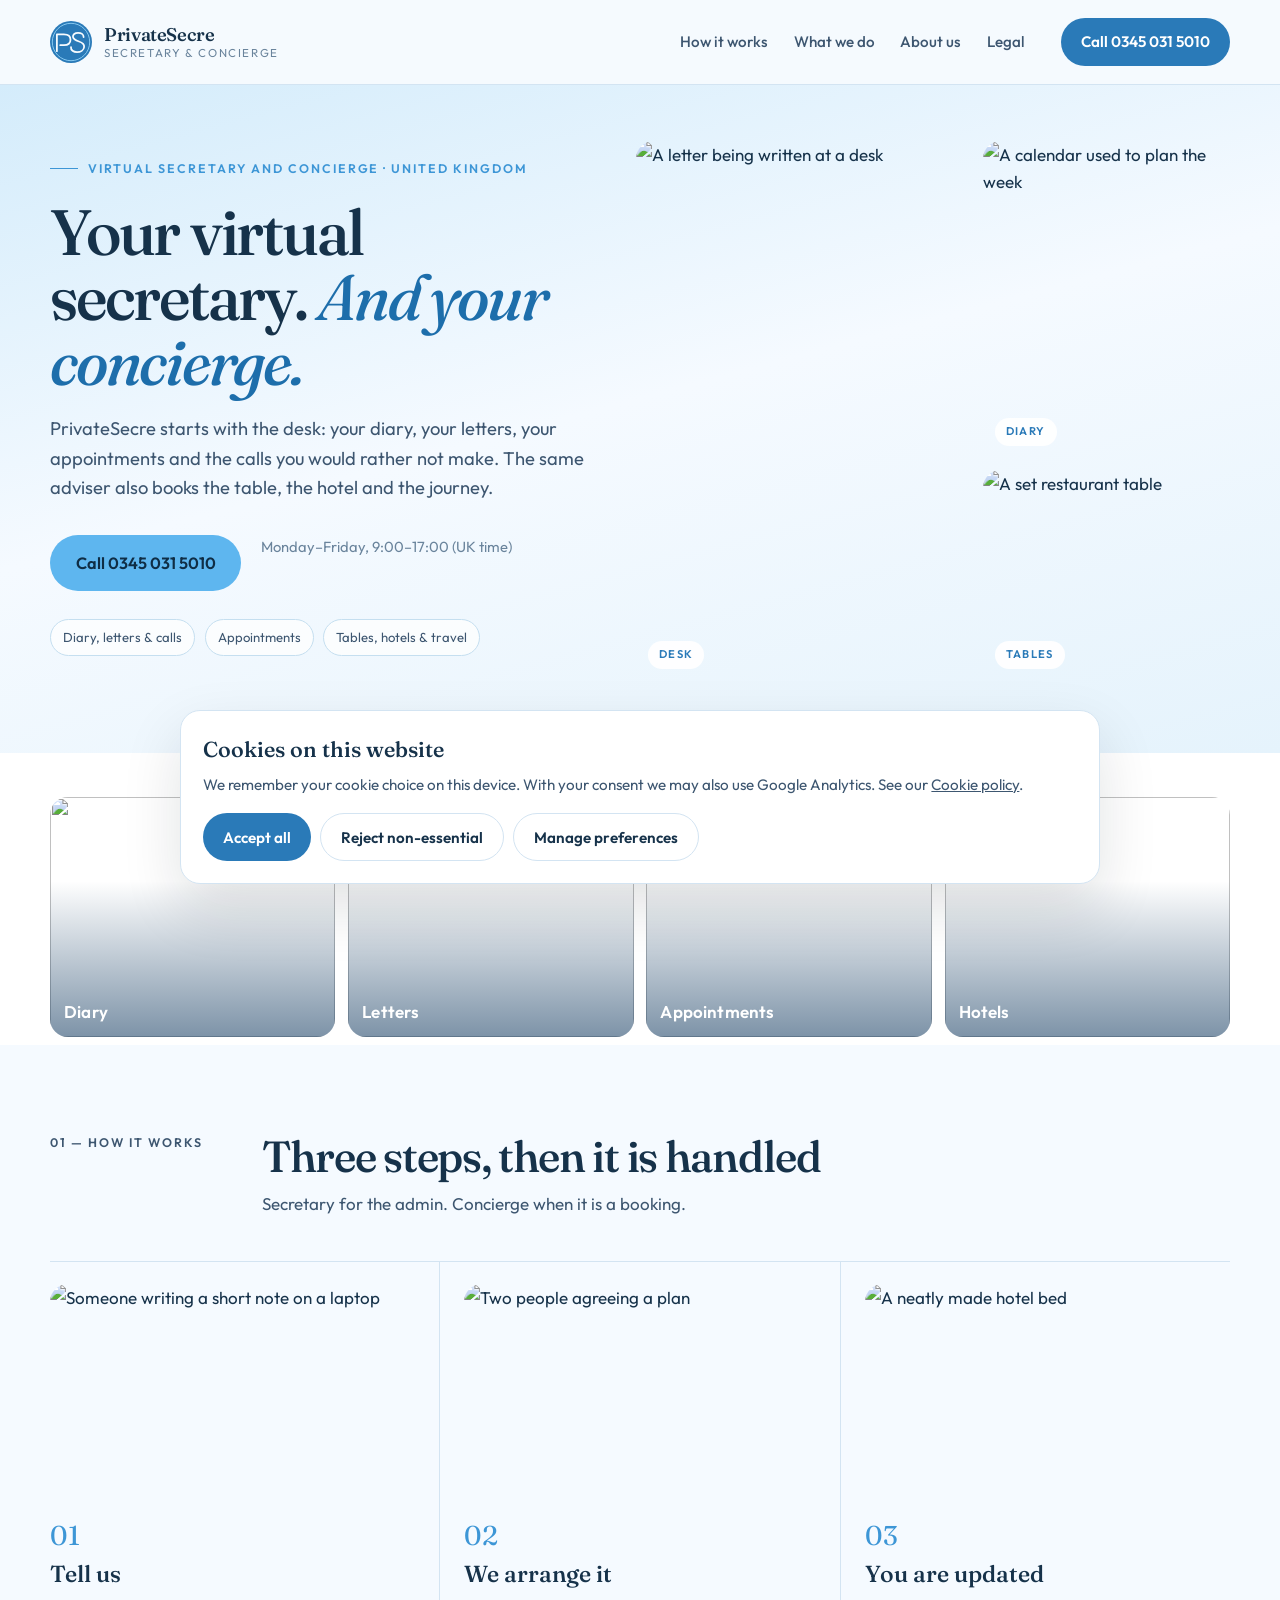
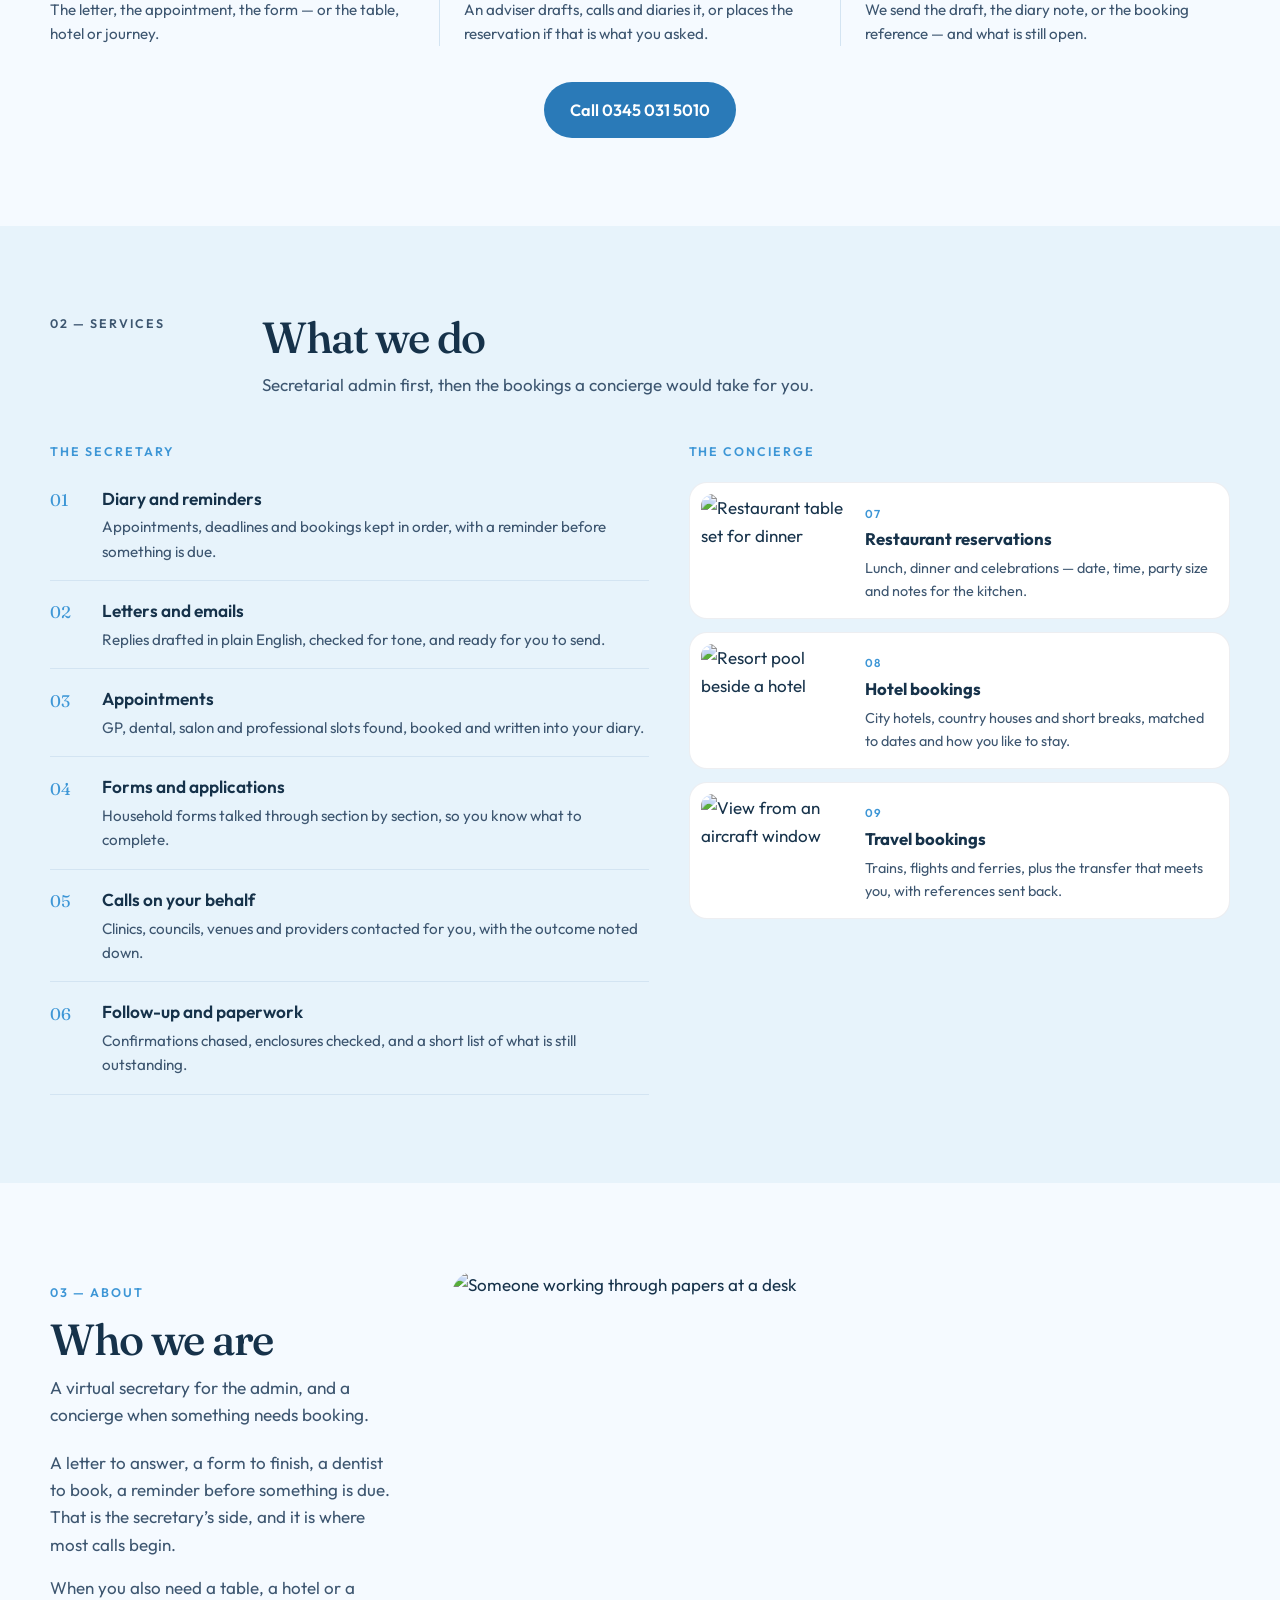
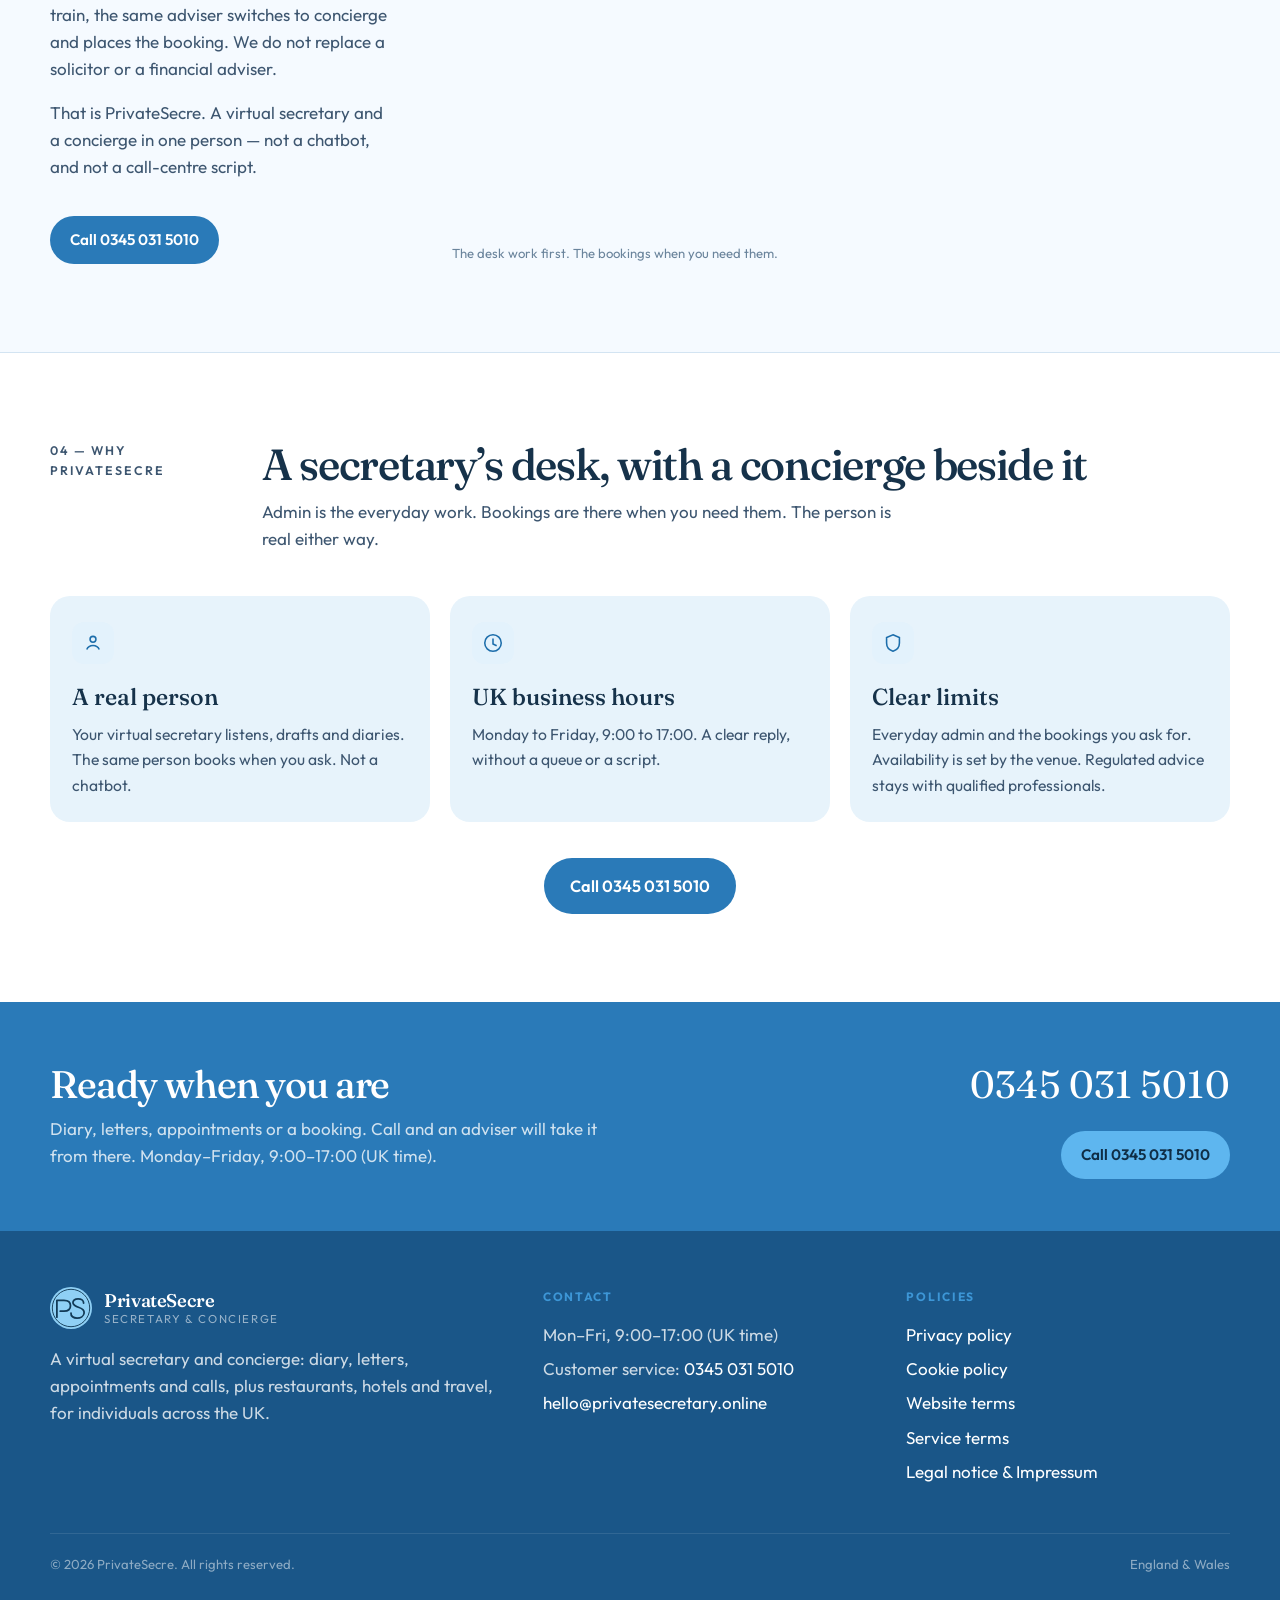
==== commit 8c3709a3: "Remove the large phone number from the footer. Co-authored-by: Cursor <cursoragent@cursor.com>" ====
--- a/index.html
+++ b/index.html
@@ -392,9 +392,6 @@
           <span>&copy; 2026 PrivateSecre. All rights reserved.</span>
           <span>England &amp; Wales</span>
         </div>
-        <div class="footer-cta" id="contact">
-          <p class="footer-phone"><a href="tel:+443450315010">0345 031 5010</a></p>
-        </div>
       </div>
     </footer>
 
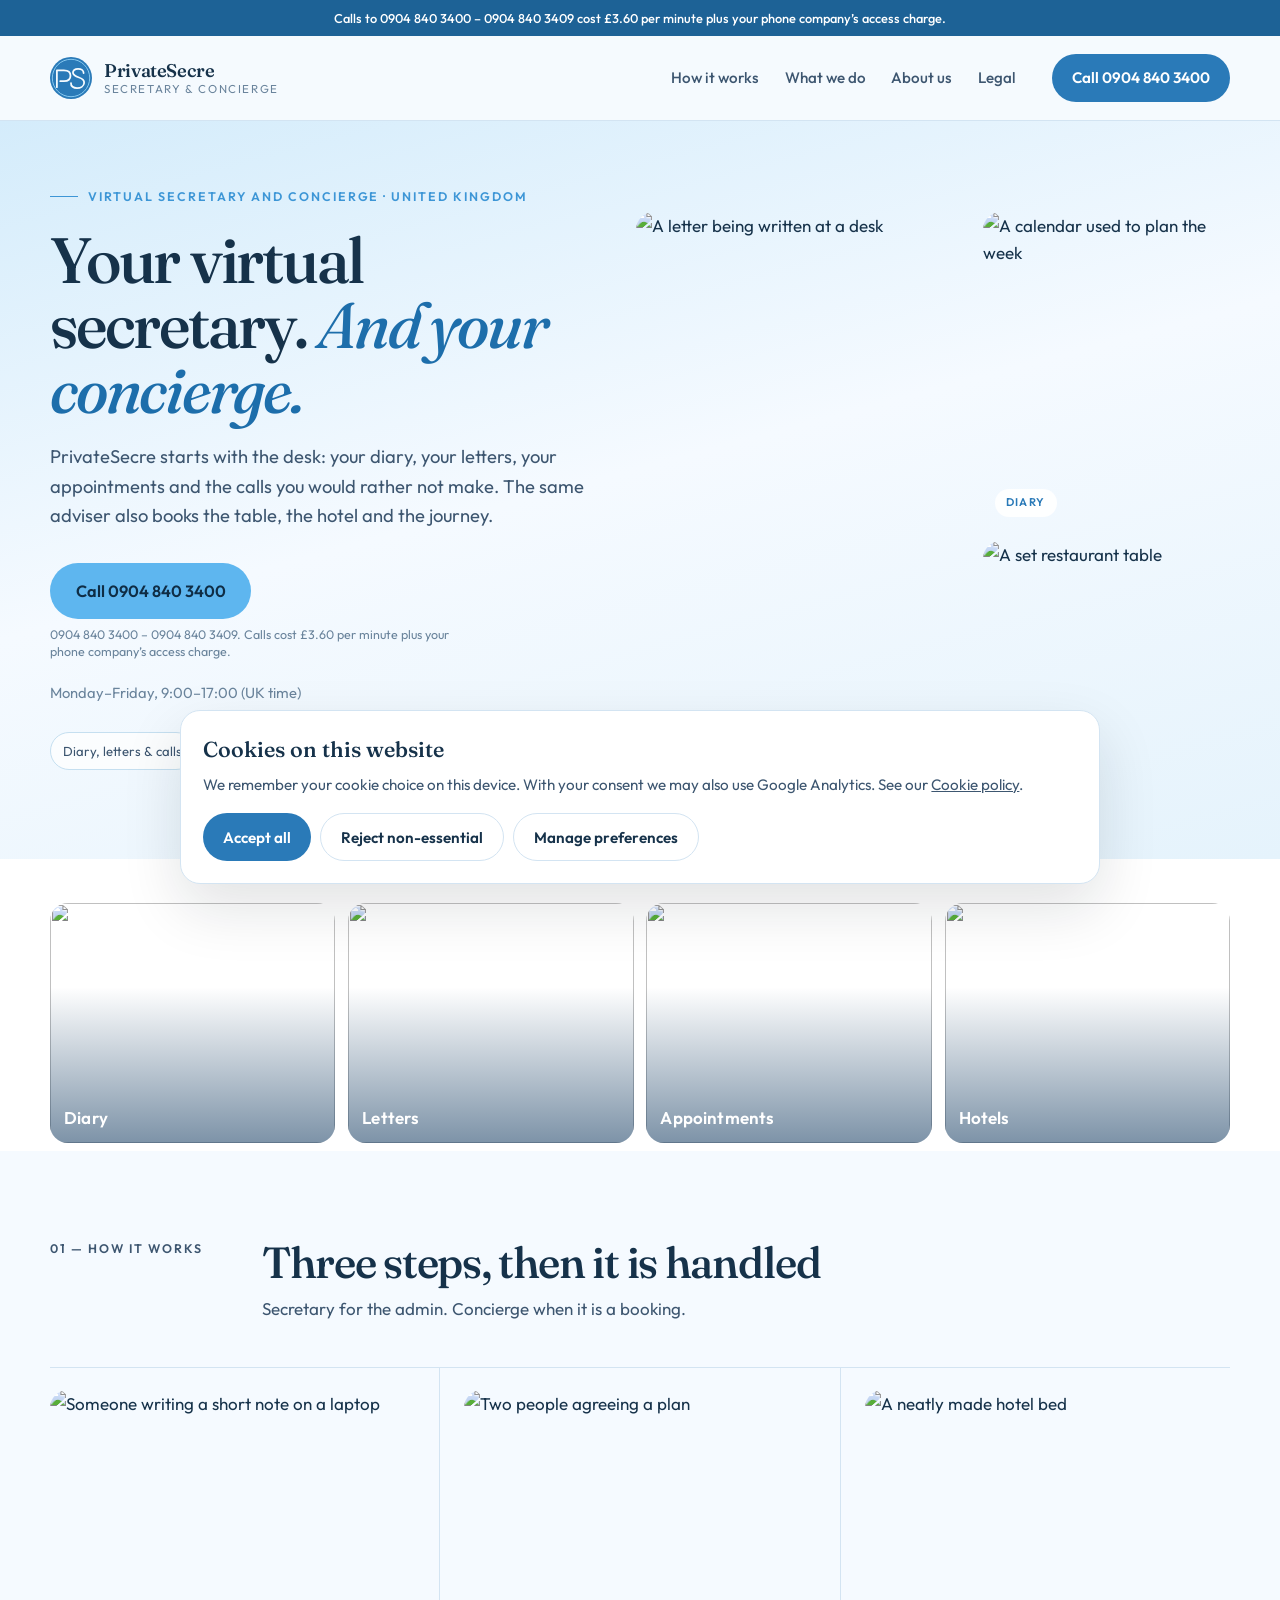
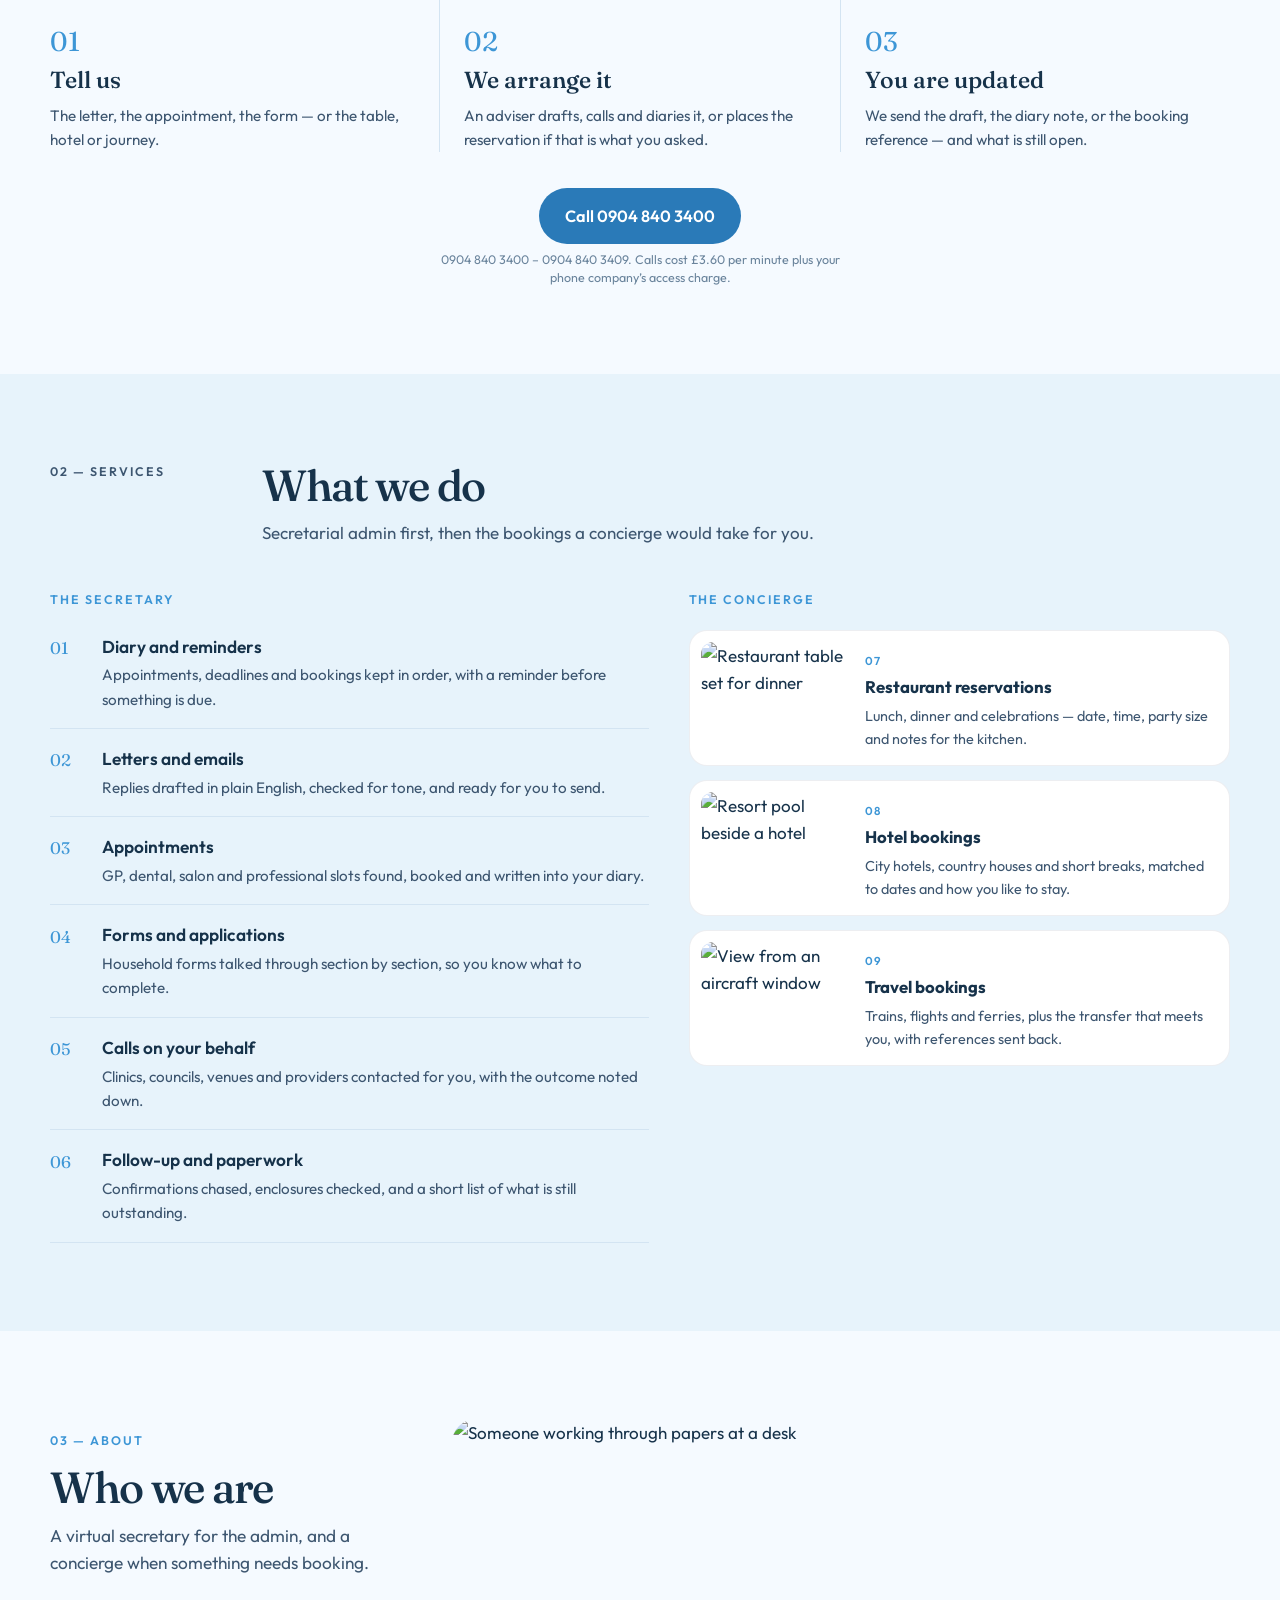
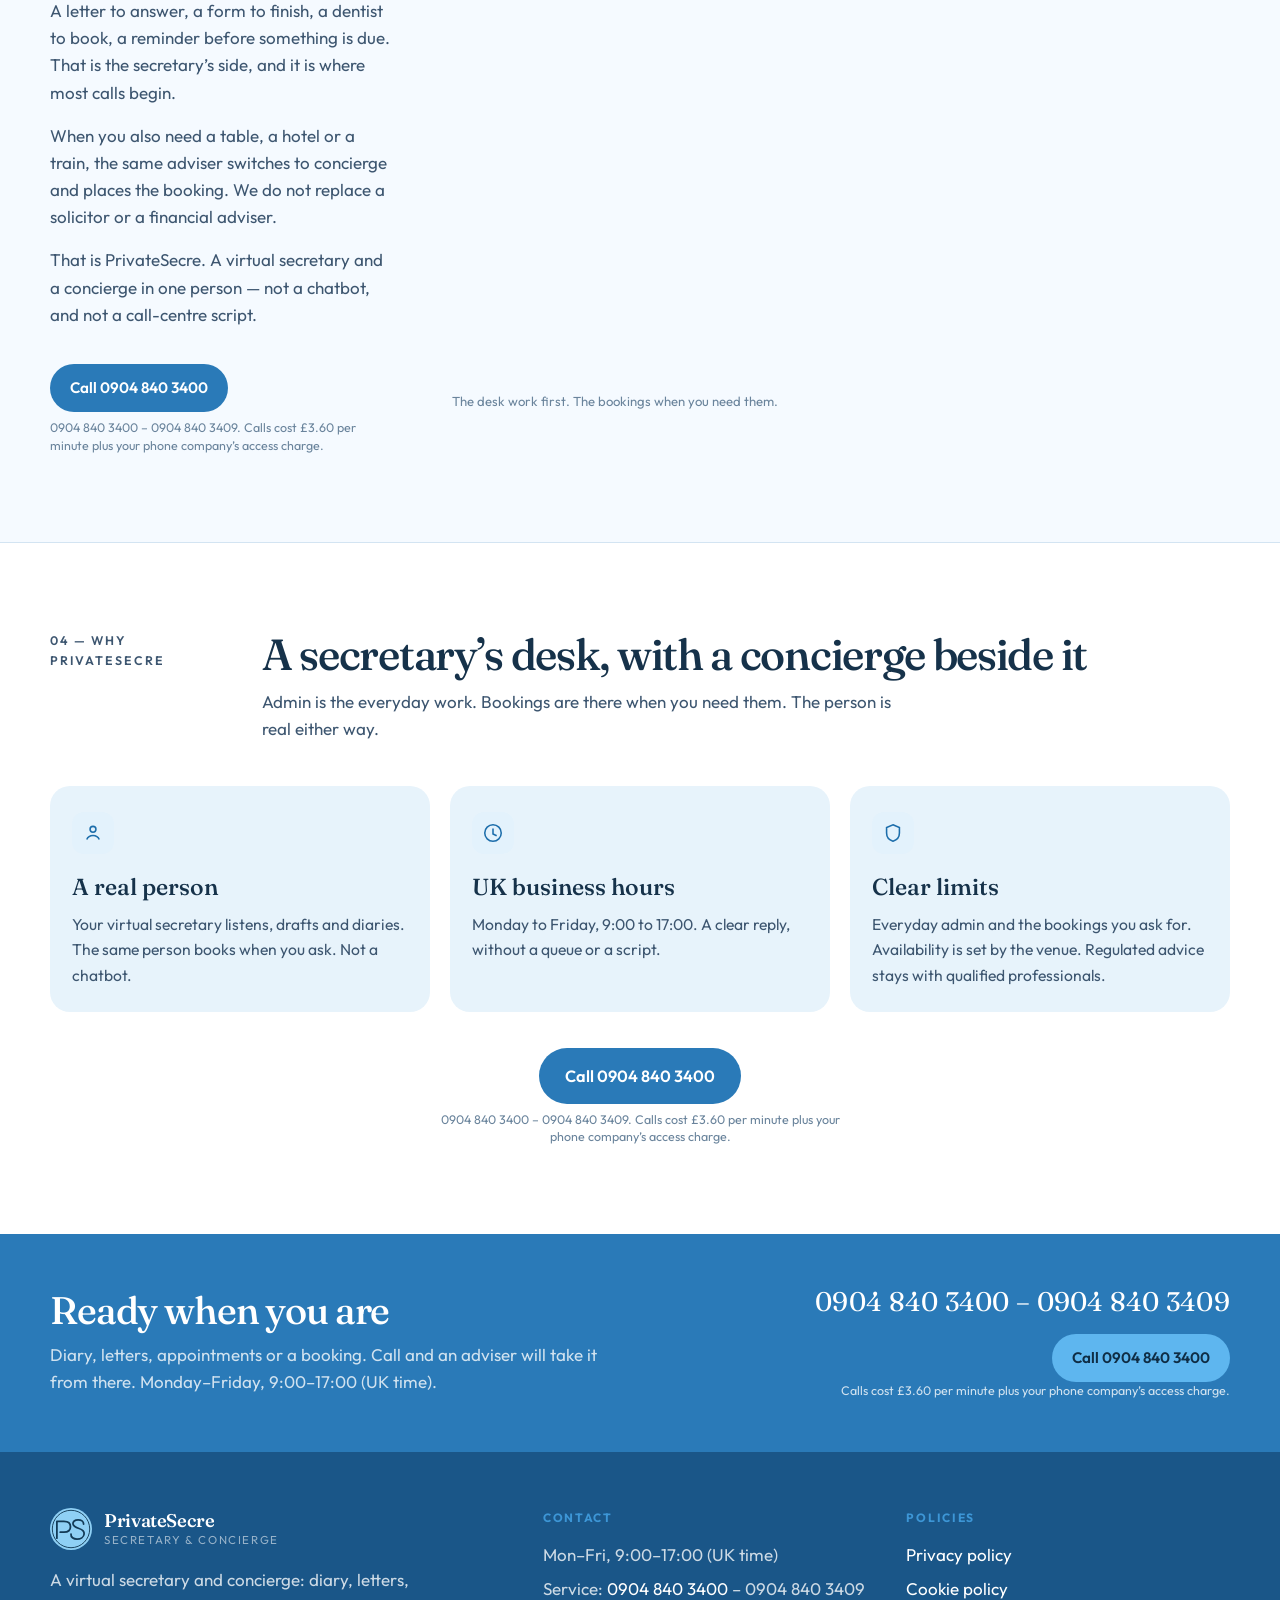
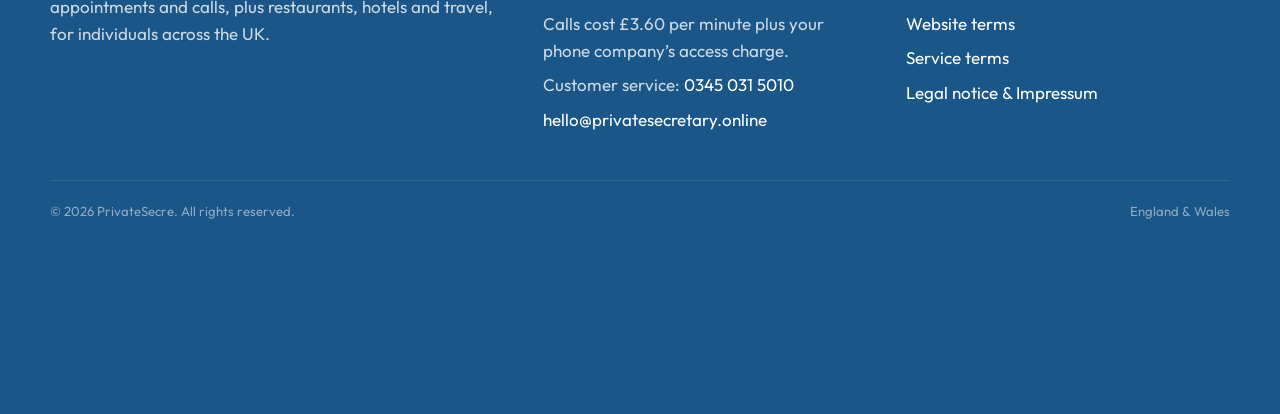
==== commit ce6dce1a: "Show the 0904 840 3400-3409 service numbers at 3.60 pounds per minute. Co-authored-by: Cursor <curso" ====
--- a/index.html
+++ b/index.html
@@ -23,6 +23,7 @@
   </head>
   <body>
     <header class="site-header">
+      <p class="paid-banner">Calls to 0904 840 3400 – 0904 840 3409 cost £3.60 per minute plus your phone company’s access charge.</p>
       <div class="wrap header-bar">
         <a class="logo" href="index.html">
           <svg class="logo-mark" viewBox="0 0 64 64" aria-hidden="true">
@@ -48,7 +49,7 @@
           <a href="legal.html">Legal</a>
         </nav>
         <div class="header-call">
-          <a class="btn btn-navy" href="tel:+443450315010">Call 0345 031 5010</a>
+          <a class="btn btn-navy" href="tel:+449048403400">Call 0904 840 3400</a>
         </div>
       </div>
     </header>
@@ -65,7 +66,8 @@
             </p>
             <div class="hero-actions">
               <div class="cta">
-                <a class="btn btn-gold btn-xl" href="tel:+443450315010">Call 0345 031 5010</a>
+                <a class="btn btn-gold btn-xl" href="tel:+449048403400">Call 0904 840 3400</a>
+                <p class="call-note">0904 840 3400 – 0904 840 3409. Calls cost £3.60 per minute plus your phone company’s access charge.</p>
               </div>
               <p class="hours">Monday–Friday, 9:00–17:00 (UK time)</p>
             </div>
@@ -164,7 +166,8 @@
             </li>
           </ol>
           <div class="cta cta-center mid-cta">
-            <a class="btn btn-navy btn-xl" href="tel:+443450315010">Call 0345 031 5010</a>
+            <a class="btn btn-navy btn-xl" href="tel:+449048403400">Call 0904 840 3400</a>
+            <p class="call-note">0904 840 3400 – 0904 840 3409. Calls cost £3.60 per minute plus your phone company’s access charge.</p>
           </div>
         </div>
       </section>
@@ -278,7 +281,8 @@
               </p>
             </div>
             <div class="cta mid-cta">
-              <a class="btn btn-navy" href="tel:+443450315010">Call 0345 031 5010</a>
+              <a class="btn btn-navy" href="tel:+449048403400">Call 0904 840 3400</a>
+              <p class="call-note">0904 840 3400 – 0904 840 3409. Calls cost £3.60 per minute plus your phone company’s access charge.</p>
             </div>
           </div>
           <figure class="portrait">
@@ -334,7 +338,8 @@
             </article>
           </div>
           <div class="cta cta-center mid-cta">
-            <a class="btn btn-navy btn-xl" href="tel:+443450315010">Call 0345 031 5010</a>
+            <a class="btn btn-navy btn-xl" href="tel:+449048403400">Call 0904 840 3400</a>
+            <p class="call-note">0904 840 3400 – 0904 840 3409. Calls cost £3.60 per minute plus your phone company’s access charge.</p>
           </div>
         </div>
       </section>
@@ -347,8 +352,9 @@
               <p>Diary, letters, appointments or a booking. Call and an adviser will take it from there. Monday–Friday, 9:00–17:00 (UK time).</p>
             </div>
             <div class="call-side">
-              <a class="big-number" href="tel:+443450315010">0345 031 5010</a>
-              <a class="btn btn-gold" href="tel:+443450315010">Call 0345 031 5010</a>
+              <p class="big-number">0904 840 3400 – 0904 840 3409</p>
+              <a class="btn btn-gold" href="tel:+449048403400">Call 0904 840 3400</a>
+              <p class="call-note call-note-on-navy">Calls cost £3.60 per minute plus your phone company’s access charge.</p>
             </div>
           </div>
         </div>
@@ -373,6 +379,8 @@
             <h2>Contact</h2>
             <ul>
               <li>Mon–Fri, 9:00–17:00 (UK time)</li>
+              <li>Service: <a href="tel:+449048403400">0904 840 3400</a> – 0904 840 3409</li>
+              <li>Calls cost £3.60 per minute plus your phone company’s access charge.</li>
               <li>Customer service: <a href="tel:+443450315010">0345 031 5010</a></li>
               <li><a href="mailto:hello@privatesecretary.online">hello@privatesecretary.online</a></li>
             </ul>
--- a/css/styles.css
+++ b/css/styles.css
@@ -1030,9 +1030,11 @@
   display: block;
   margin: 0 0 1rem;
   font-family: var(--serif);
-  font-size: clamp(1.8rem, 3vw, 2.4rem);
+  font-size: clamp(1.25rem, 2.1vw, 1.7rem);
+  line-height: 1.2;
   text-decoration: none;
   letter-spacing: 0.01em;
+  color: #fff;
 }
 
 .call-side small {
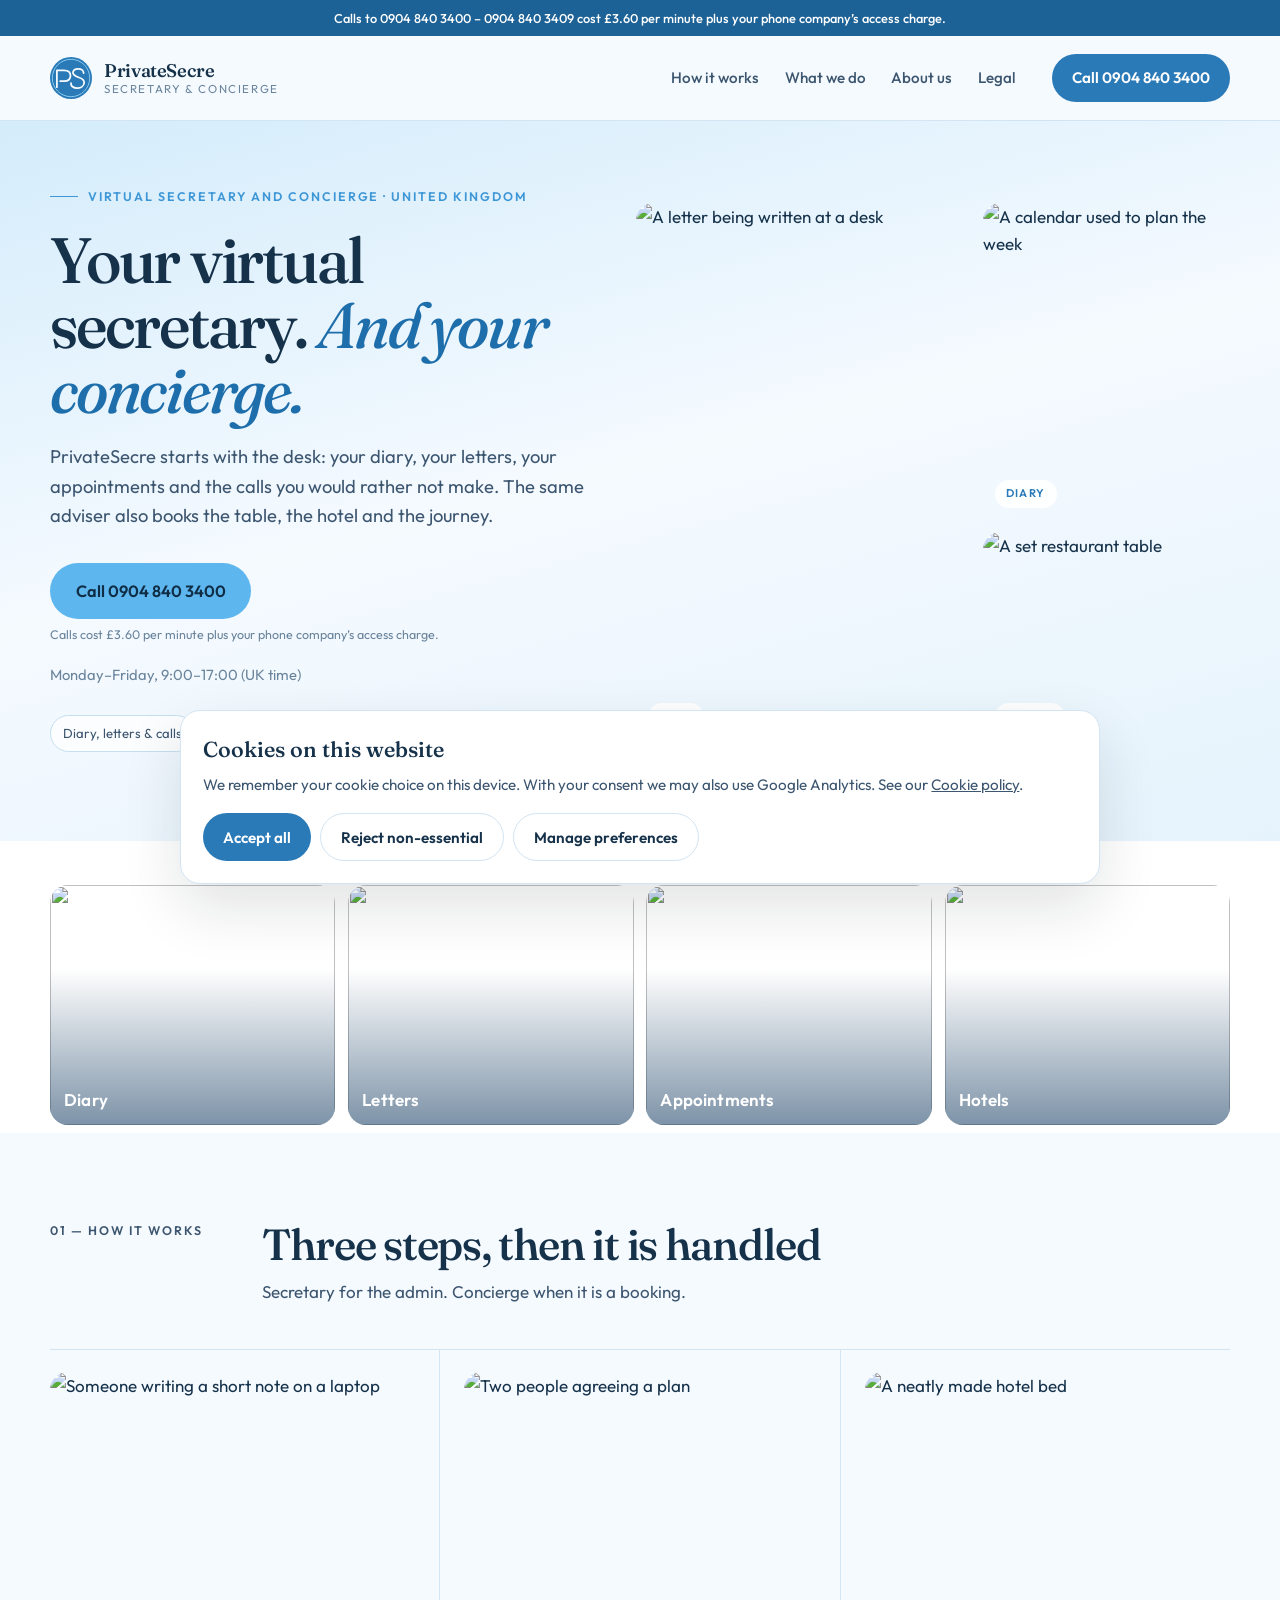
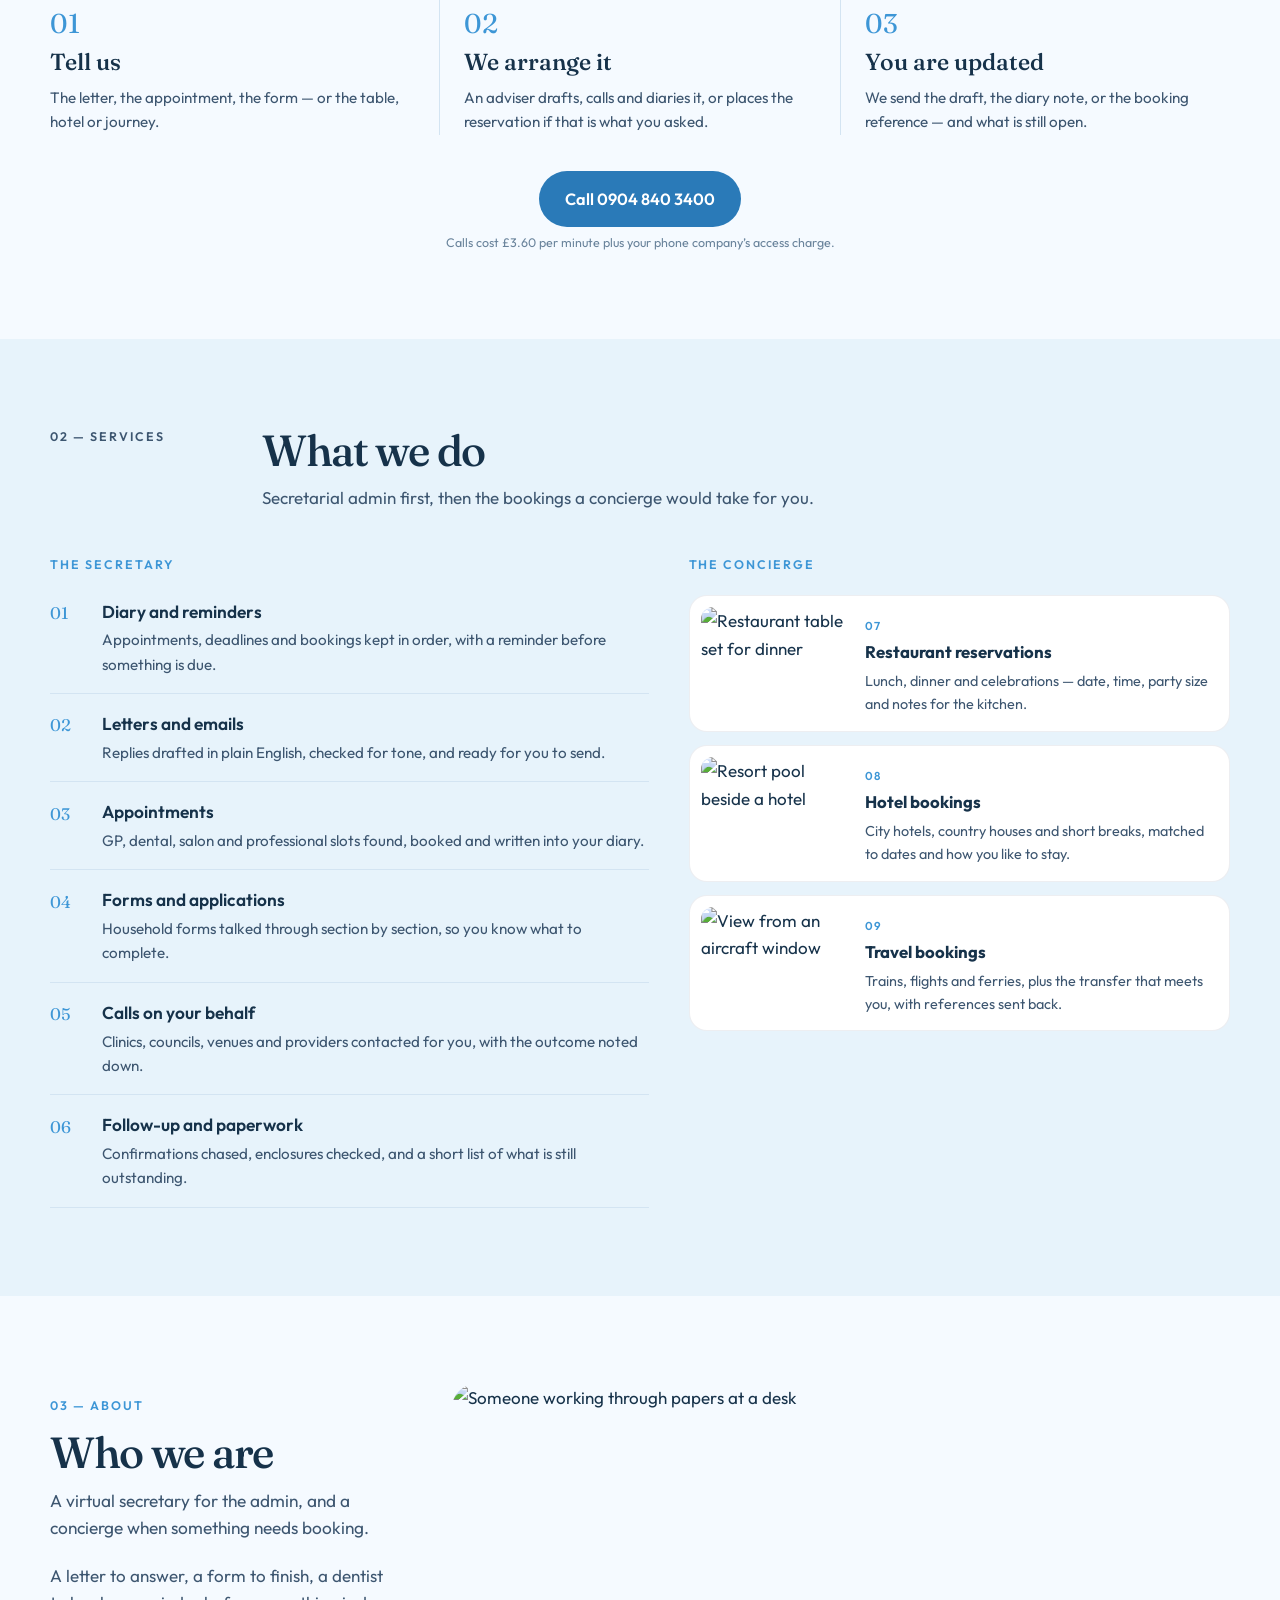
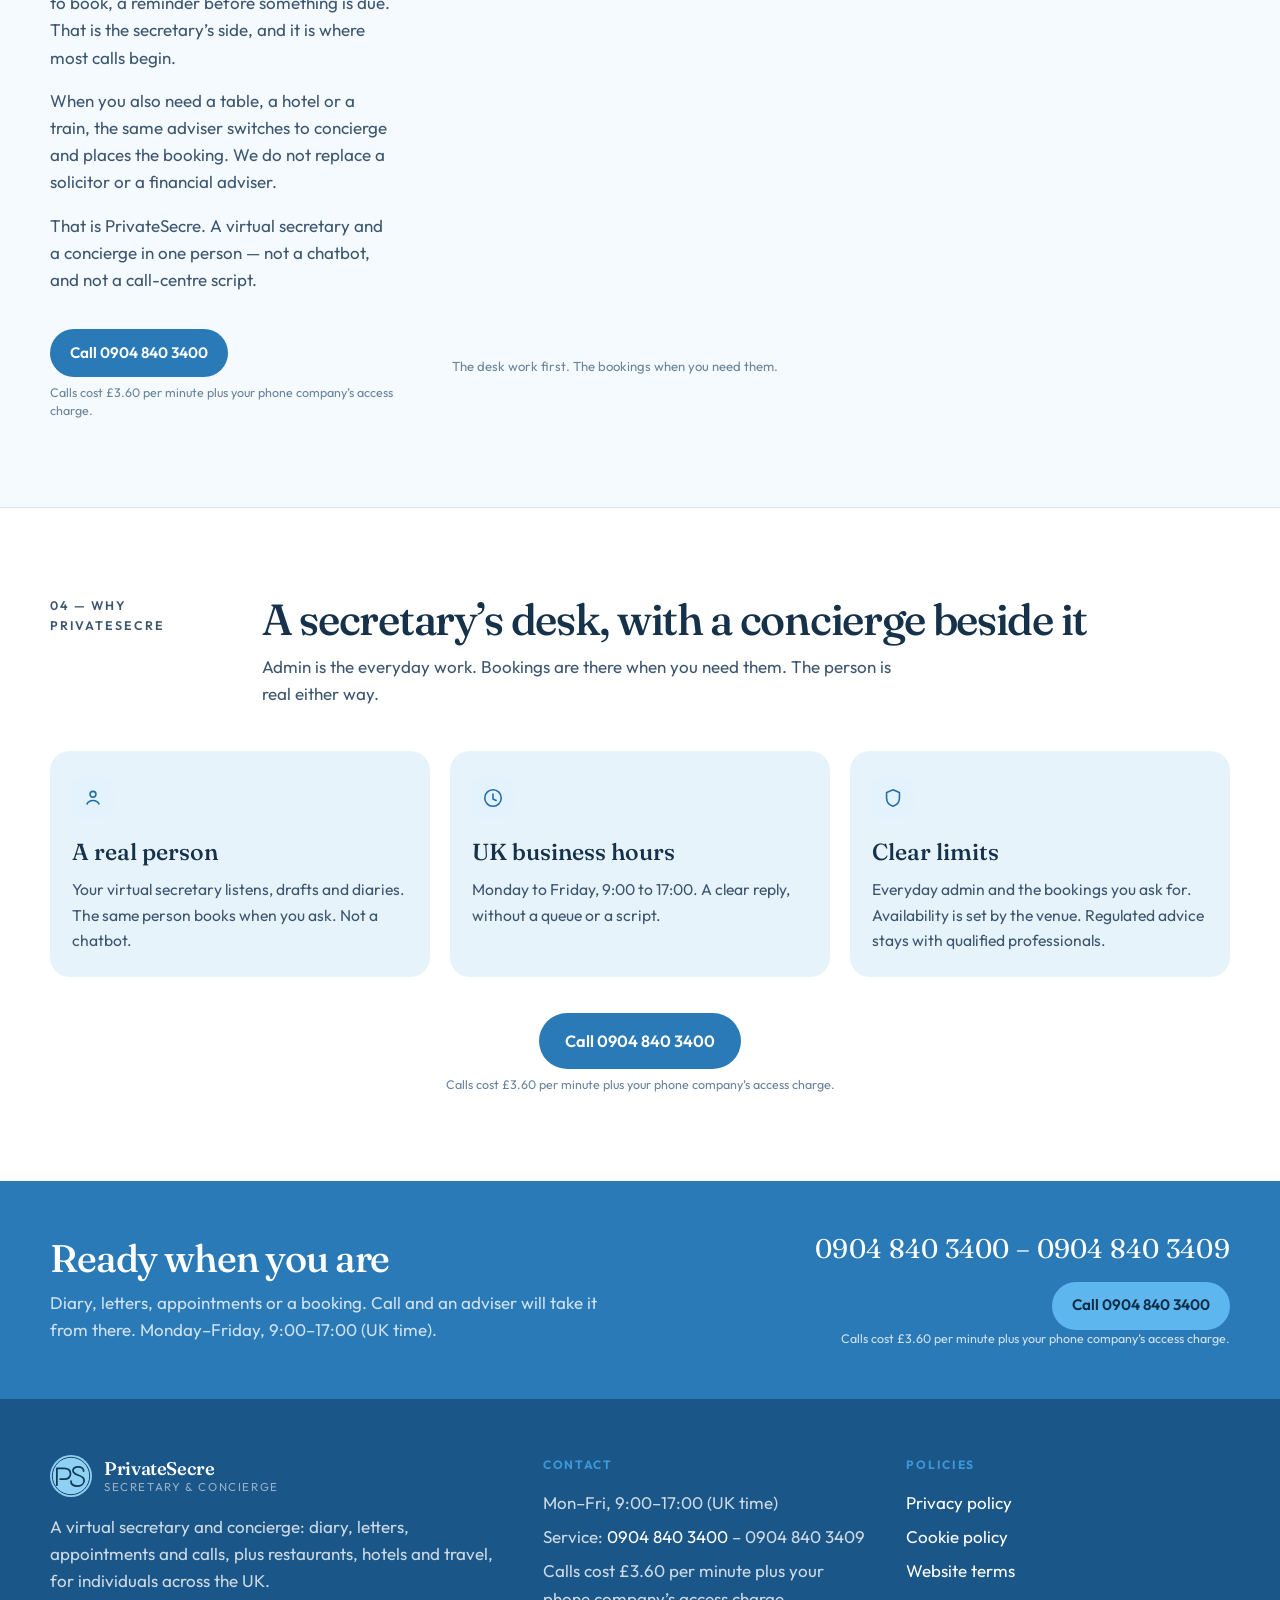
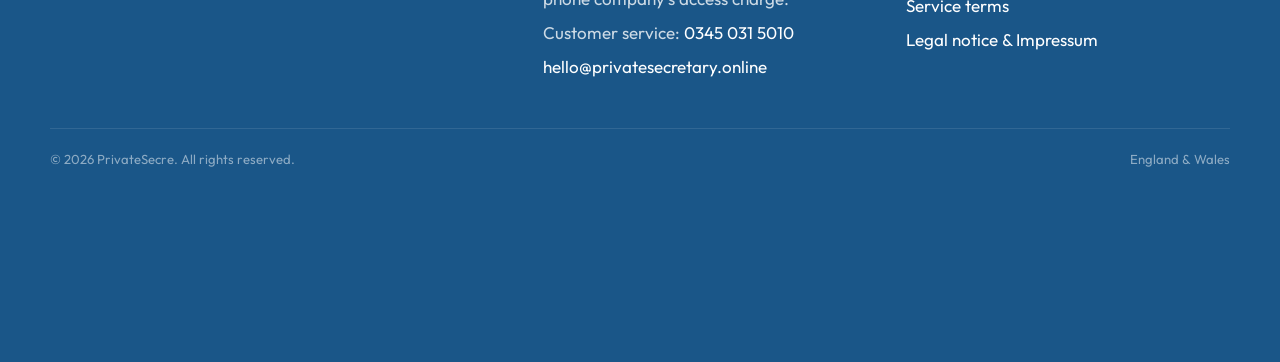
==== commit 1dceb092: "Leave only the per-minute cost under the call buttons. Co-authored-by: Cursor <cursoragent@cursor.co" ====
--- a/index.html
+++ b/index.html
@@ -67,7 +67,7 @@
             <div class="hero-actions">
               <div class="cta">
                 <a class="btn btn-gold btn-xl" href="tel:+449048403400">Call 0904 840 3400</a>
-                <p class="call-note">0904 840 3400 – 0904 840 3409. Calls cost £3.60 per minute plus your phone company’s access charge.</p>
+                <p class="call-note">Calls cost £3.60 per minute plus your phone company’s access charge.</p>
               </div>
               <p class="hours">Monday–Friday, 9:00–17:00 (UK time)</p>
             </div>
@@ -167,7 +167,7 @@
           </ol>
           <div class="cta cta-center mid-cta">
             <a class="btn btn-navy btn-xl" href="tel:+449048403400">Call 0904 840 3400</a>
-            <p class="call-note">0904 840 3400 – 0904 840 3409. Calls cost £3.60 per minute plus your phone company’s access charge.</p>
+            <p class="call-note">Calls cost £3.60 per minute plus your phone company’s access charge.</p>
           </div>
         </div>
       </section>
@@ -282,7 +282,7 @@
             </div>
             <div class="cta mid-cta">
               <a class="btn btn-navy" href="tel:+449048403400">Call 0904 840 3400</a>
-              <p class="call-note">0904 840 3400 – 0904 840 3409. Calls cost £3.60 per minute plus your phone company’s access charge.</p>
+              <p class="call-note">Calls cost £3.60 per minute plus your phone company’s access charge.</p>
             </div>
           </div>
           <figure class="portrait">
@@ -339,7 +339,7 @@
           </div>
           <div class="cta cta-center mid-cta">
             <a class="btn btn-navy btn-xl" href="tel:+449048403400">Call 0904 840 3400</a>
-            <p class="call-note">0904 840 3400 – 0904 840 3409. Calls cost £3.60 per minute plus your phone company’s access charge.</p>
+            <p class="call-note">Calls cost £3.60 per minute plus your phone company’s access charge.</p>
           </div>
         </div>
       </section>
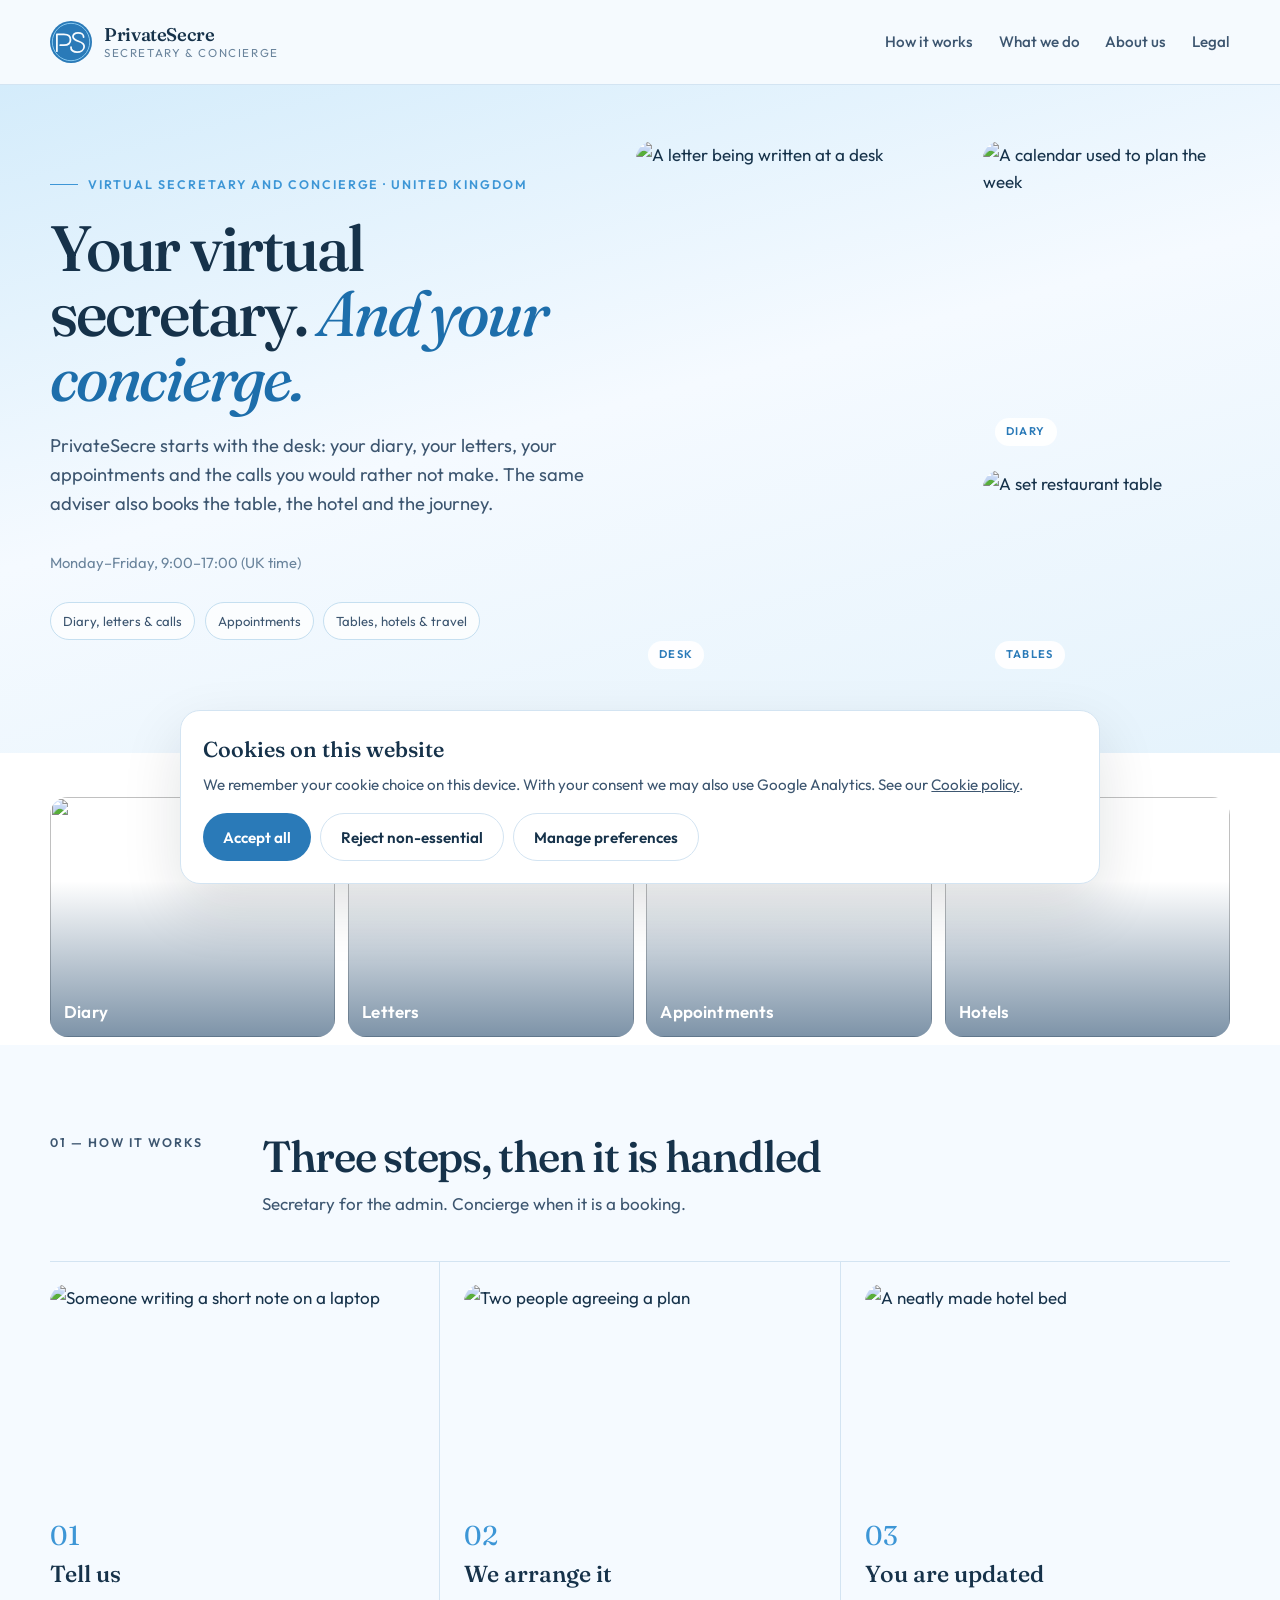
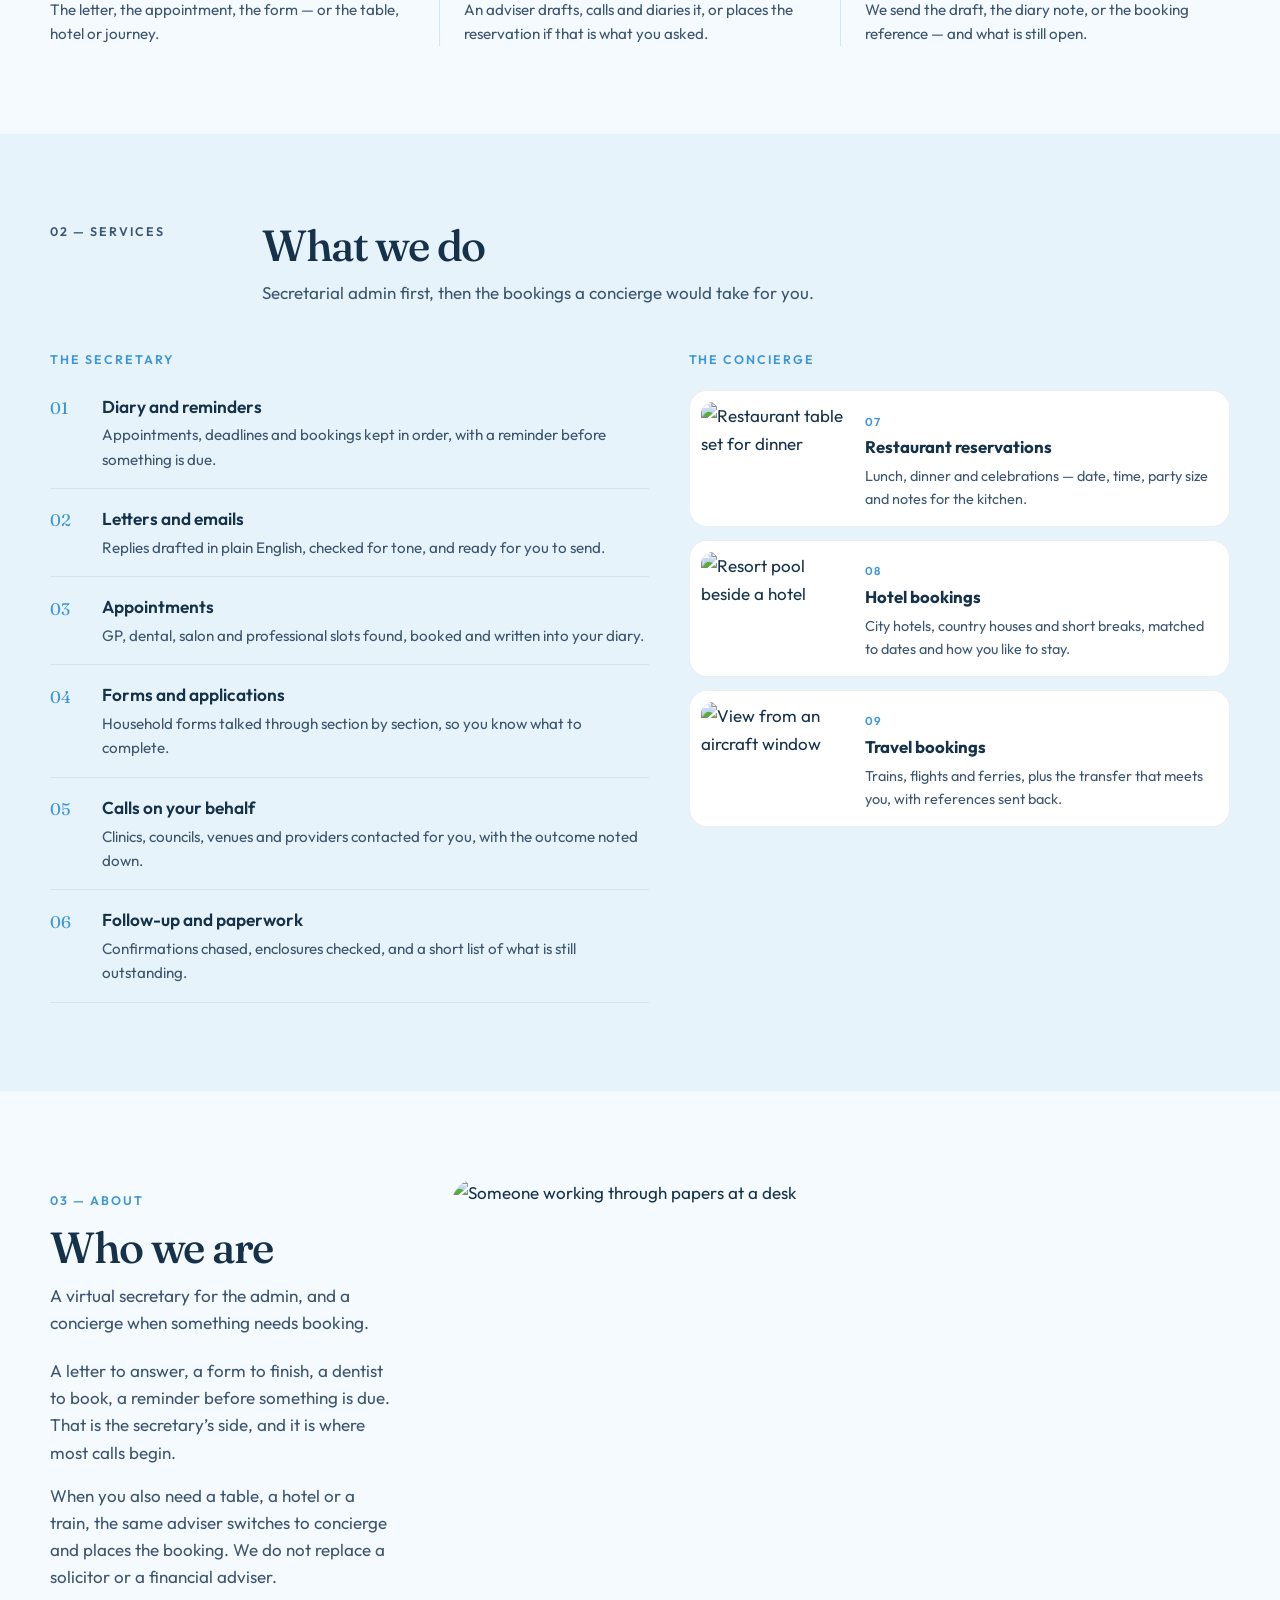
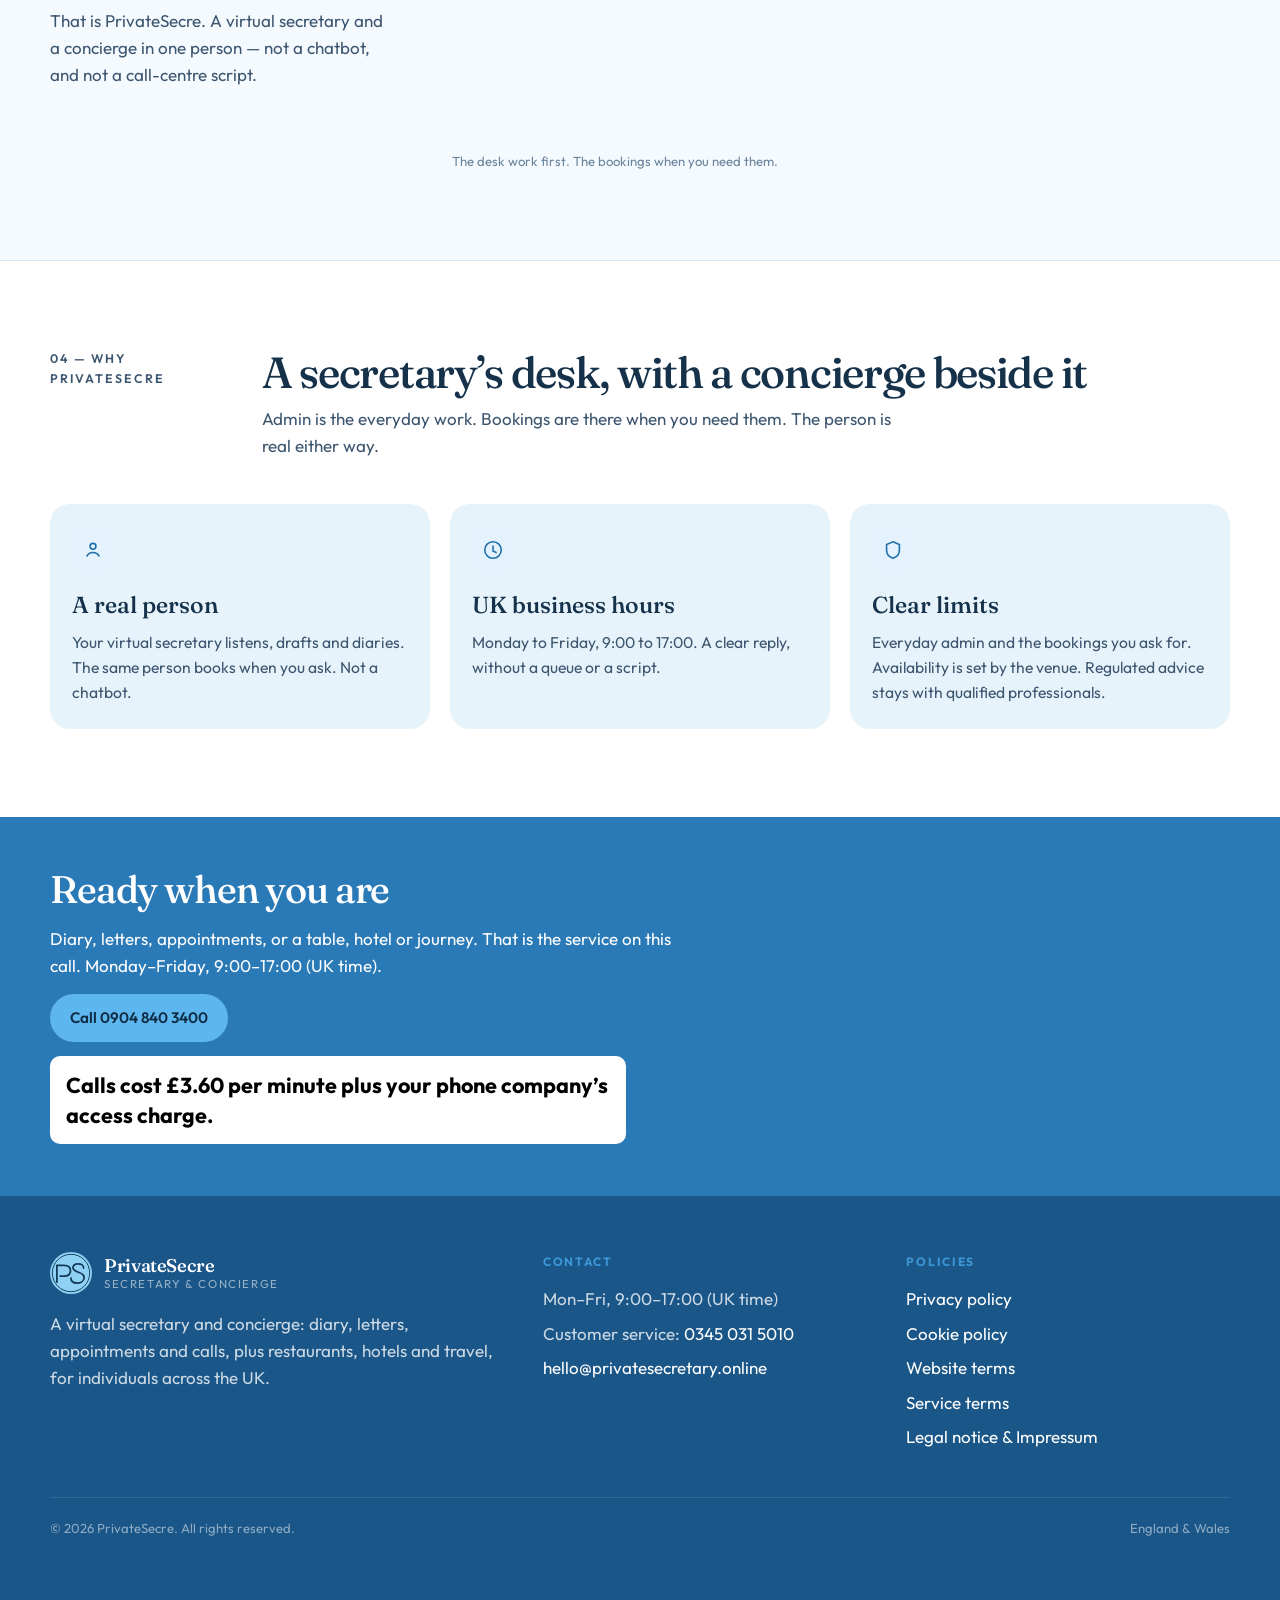
==== commit d11b7df7: "Announce 0904 840 3400 once at the end, with the call cost in black underneath. Co-authored-by: Curs" ====
--- a/index.html
+++ b/index.html
@@ -23,7 +23,6 @@
   </head>
   <body>
     <header class="site-header">
-      <p class="paid-banner">Calls to 0904 840 3400 – 0904 840 3409 cost £3.60 per minute plus your phone company’s access charge.</p>
       <div class="wrap header-bar">
         <a class="logo" href="index.html">
           <svg class="logo-mark" viewBox="0 0 64 64" aria-hidden="true">
@@ -48,9 +47,6 @@
           <a href="index.html#about">About us</a>
           <a href="legal.html">Legal</a>
         </nav>
-        <div class="header-call">
-          <a class="btn btn-navy" href="tel:+449048403400">Call 0904 840 3400</a>
-        </div>
       </div>
     </header>
 
@@ -65,10 +61,6 @@
               would rather not make. The same adviser also books the table, the hotel and the journey.
             </p>
             <div class="hero-actions">
-              <div class="cta">
-                <a class="btn btn-gold btn-xl" href="tel:+449048403400">Call 0904 840 3400</a>
-                <p class="call-note">Calls cost £3.60 per minute plus your phone company’s access charge.</p>
-              </div>
               <p class="hours">Monday–Friday, 9:00–17:00 (UK time)</p>
             </div>
             <ul class="trust-row">
@@ -165,10 +157,6 @@
               </div>
             </li>
           </ol>
-          <div class="cta cta-center mid-cta">
-            <a class="btn btn-navy btn-xl" href="tel:+449048403400">Call 0904 840 3400</a>
-            <p class="call-note">Calls cost £3.60 per minute plus your phone company’s access charge.</p>
-          </div>
         </div>
       </section>
 
@@ -280,10 +268,6 @@
                 call-centre script.
               </p>
             </div>
-            <div class="cta mid-cta">
-              <a class="btn btn-navy" href="tel:+449048403400">Call 0904 840 3400</a>
-              <p class="call-note">Calls cost £3.60 per minute plus your phone company’s access charge.</p>
-            </div>
           </div>
           <figure class="portrait">
             <img
@@ -337,26 +321,15 @@
               <p>Everyday admin and the bookings you ask for. Availability is set by the venue. Regulated advice stays with qualified professionals.</p>
             </article>
           </div>
-          <div class="cta cta-center mid-cta">
-            <a class="btn btn-navy btn-xl" href="tel:+449048403400">Call 0904 840 3400</a>
-            <p class="call-note">Calls cost £3.60 per minute plus your phone company’s access charge.</p>
-          </div>
         </div>
       </section>
 
       <section class="call-band" aria-label="Call PrivateSecre">
-        <div class="wrap">
-          <div class="call-panel">
-            <div>
-              <h2>Ready when you are</h2>
-              <p>Diary, letters, appointments or a booking. Call and an adviser will take it from there. Monday–Friday, 9:00–17:00 (UK time).</p>
-            </div>
-            <div class="call-side">
-              <p class="big-number">0904 840 3400 – 0904 840 3409</p>
-              <a class="btn btn-gold" href="tel:+449048403400">Call 0904 840 3400</a>
-              <p class="call-note call-note-on-navy">Calls cost £3.60 per minute plus your phone company’s access charge.</p>
-            </div>
-          </div>
+        <div class="wrap call-end">
+          <h2>Ready when you are</h2>
+          <p>Diary, letters, appointments, or a table, hotel or journey. That is the service on this call. Monday–Friday, 9:00–17:00 (UK time).</p>
+          <a class="btn btn-gold" href="tel:+449048403400">Call 0904 840 3400</a>
+          <p class="call-note">Calls cost £3.60 per minute plus your phone company’s access charge.</p>
         </div>
       </section>
 
@@ -379,8 +352,6 @@
             <h2>Contact</h2>
             <ul>
               <li>Mon–Fri, 9:00–17:00 (UK time)</li>
-              <li>Service: <a href="tel:+449048403400">0904 840 3400</a> – 0904 840 3409</li>
-              <li>Calls cost £3.60 per minute plus your phone company’s access charge.</li>
               <li>Customer service: <a href="tel:+443450315010">0345 031 5010</a></li>
               <li><a href="mailto:hello@privatesecretary.online">hello@privatesecretary.online</a></li>
             </ul>
--- a/css/styles.css
+++ b/css/styles.css
@@ -62,13 +62,13 @@
 
 .paid-banner {
   margin: 0;
-  padding: 0.55rem 1.25rem;
+  padding: 0.7rem 1.25rem;
   background: var(--navy-deep);
   color: #fff;
   text-align: center;
-  font-size: 0.8rem;
+  font-size: 1.05rem;
   line-height: 1.45;
-  font-weight: 500;
+  font-weight: 600;
 }
 
 .header-bar {
@@ -305,10 +305,49 @@
 
 .call-note {
   margin: 0;
-  max-width: 26rem;
-  font-size: 0.78rem;
+  max-width: 36rem;
+  font-size: 1.35rem;
   line-height: 1.4;
-  color: var(--muted);
+  font-weight: 700;
+  color: #000;
+}
+
+.call-end {
+  display: flex;
+  flex-direction: column;
+  align-items: flex-start;
+  gap: 0.9rem;
+  padding: 3.25rem 0;
+}
+
+.call-end h2 {
+  margin: 0;
+  font-family: var(--serif);
+  font-weight: 500;
+  font-size: clamp(2rem, 3vw, 2.8rem);
+  letter-spacing: -0.03em;
+  line-height: 1.08;
+  color: #fff;
+}
+
+.call-end > p:not(.call-note) {
+  margin: 0;
+  max-width: 40rem;
+  color: #fff;
+}
+
+.legal .call-note {
+  max-width: none;
+  margin: 1rem 0 1.25rem;
+}
+
+.call-band .call-note {
+  margin: 0;
+  padding: 0.85rem 1rem;
+  background: #fff;
+  color: #000;
+  text-align: left;
+  border-radius: 10px;
 }
 
 .call-note-light {
